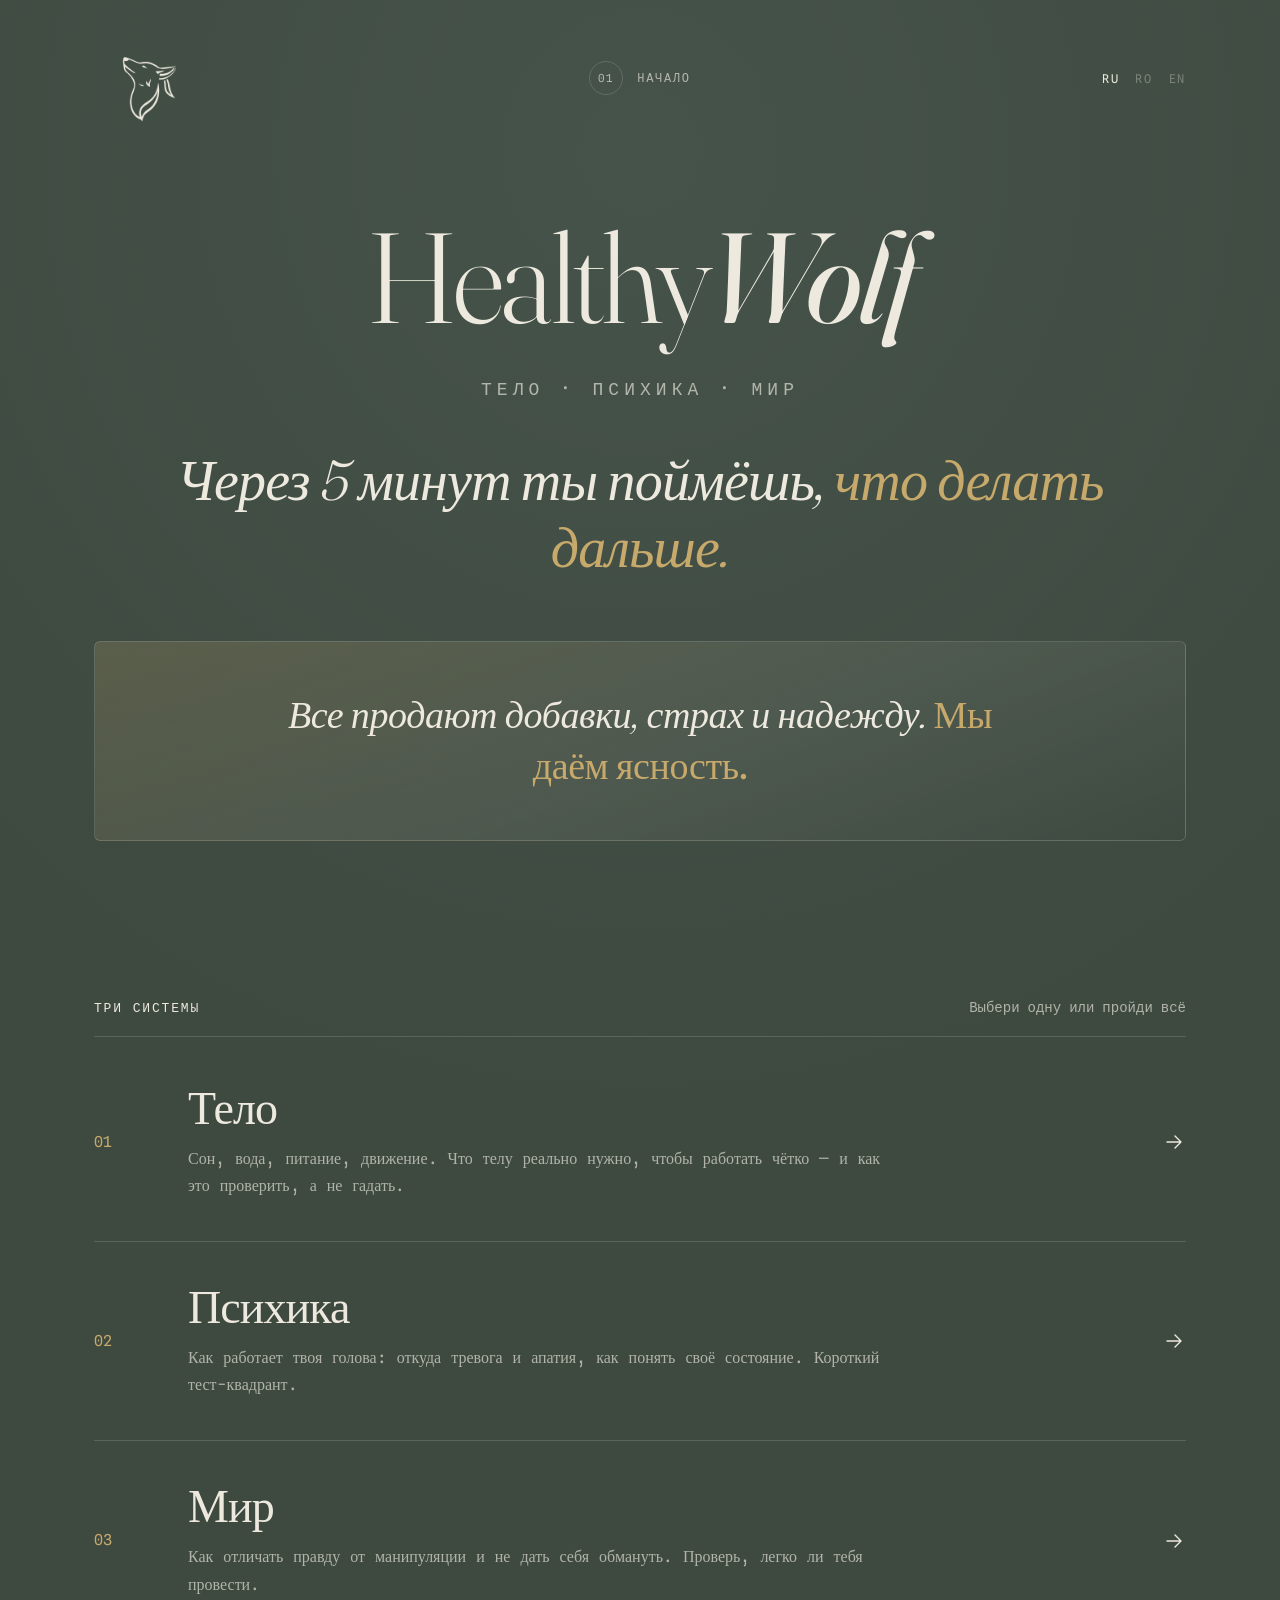
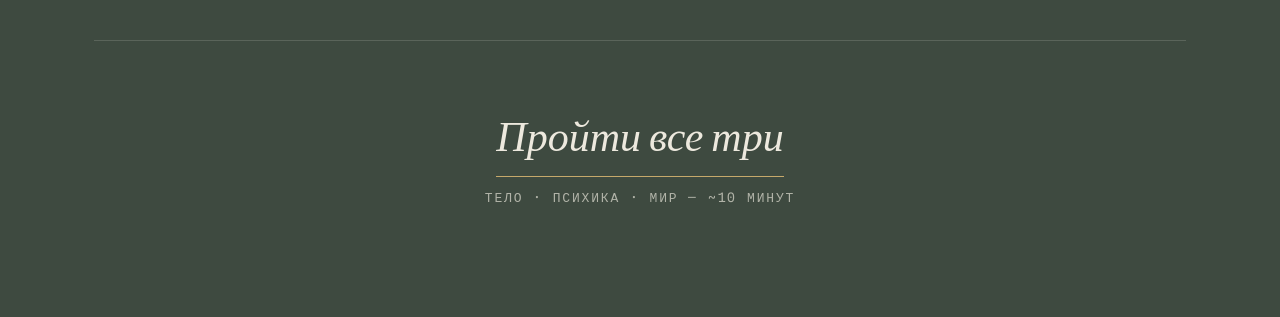
==== index.html @ 9ce50d6c "Название бренда: HealthyWolk -> HealthyWolf (яснее для англоязычной аудитории) Co-Authored-By: Claud" ====
<!DOCTYPE html>
<html lang="ru">
<head>
<meta charset="UTF-8">
<meta name="viewport" content="width=device-width, initial-scale=1.0">
<title>HealthyWolf</title>
<link rel="preconnect" href="https://fonts.googleapis.com">
<link rel="preconnect" href="https://fonts.gstatic.com" crossorigin>
<link href="https://fonts.googleapis.com/css2?family=Fraunces:ital,opsz,wght@0,9..144,300;0,9..144,400;0,9..144,500;1,9..144,400&family=Spline+Sans+Mono:wght@400;500&display=swap" rel="stylesheet">
<style>
:root{
  --bg:#3E4A40;
  --bg-2:#46534A;
  --cream:#EDE9DE;
  --cream-soft:rgba(237,233,222,.66);
  --cream-faint:rgba(237,233,222,.34);
  --gold:#C6A96B;
  --hair:rgba(237,233,222,.16);
}
*{margin:0;padding:0;box-sizing:border-box;}
html{scroll-behavior:smooth;}
body{font-family:'Spline Sans Mono',monospace;background:var(--bg);color:var(--cream);-webkit-font-smoothing:antialiased;line-height:1.5;min-height:100vh;background-image:radial-gradient(130% 90% at 50% 8%,var(--bg-2),transparent 55%);}
.mono{font-family:'Spline Sans Mono',monospace;letter-spacing:.14em;text-transform:uppercase;}
.wrap{max-width:1180px;margin:0 auto;padding:0 44px;}

/* top bar */
.top{display:grid;grid-template-columns:1fr auto 1fr;align-items:center;padding:26px 0;}
.mark{width:104px;height:104px;display:flex;align-items:center;justify-content:center;color:var(--cream);}
.mark img{width:100%;height:100%;object-fit:contain;}
.mark svg{width:60px;height:60px;}
.top .center{justify-self:center;display:flex;align-items:center;gap:14px;color:var(--cream-soft);font-size:12px;}
.top .center .num{width:34px;height:34px;border:1px solid var(--hair);border-radius:50%;display:flex;align-items:center;justify-content:center;font-size:11px;}
.langs{justify-self:end;display:flex;gap:16px;}
.langs button{font-family:'Spline Sans Mono';font-size:12px;letter-spacing:.14em;border:none;background:none;color:var(--cream-faint);cursor:pointer;padding:4px 0;transition:color .2s;}
.langs button.on{color:var(--cream);}

/* hero */
.hero{text-align:center;padding:64px 0 60px;}
.brandbig{font-family:'Fraunces';font-weight:300;font-size:clamp(52px,10vw,150px);line-height:.9;letter-spacing:-.03em;}
.brandbig .w2{color:var(--cream);font-style:italic;font-weight:400;}
.tagline{margin-top:40px;color:var(--cream-soft);letter-spacing:.28em;font-size:clamp(14px,1.7vw,18px);}
.hook{margin:44px auto 0;max-width:18em;font-family:'Fraunces';font-style:italic;font-weight:300;font-size:clamp(30px,4.6vw,56px);line-height:1.2;color:var(--cream);letter-spacing:-.015em;}
.hook em{color:var(--gold);font-style:italic;}

/* quote frame */
.frame{margin:60px 0 0;min-height:200px;border-radius:6px;background:linear-gradient(160deg,rgba(198,169,107,.20),rgba(237,233,222,.08) 55%,rgba(62,74,64,.18));border:1px solid var(--hair);display:flex;align-items:center;justify-content:center;padding:48px 40px;}
.frame p{font-family:'Fraunces';font-style:italic;font-weight:300;font-size:clamp(22px,3vw,38px);line-height:1.32;letter-spacing:-.01em;max-width:20em;text-align:center;}
.frame p b{font-style:normal;font-weight:400;color:var(--gold);}

/* systems */
.systems{padding:96px 0 110px;}
.sys-top{display:flex;justify-content:space-between;align-items:baseline;border-bottom:1px solid var(--hair);padding-bottom:18px;margin-bottom:6px;gap:16px;}
.sys-top .lbl{color:var(--cream);font-size:13px;}
.sys-top .hint{color:var(--cream-soft);text-transform:none;letter-spacing:0;font-size:14px;text-align:right;}
.item{display:grid;grid-template-columns:60px 1fr 40px;gap:34px;align-items:center;padding:42px 0;border-bottom:1px solid var(--hair);text-decoration:none;color:inherit;transition:padding-left .3s cubic-bezier(.2,.7,.2,1);}
.item:hover{padding-left:12px;}
.item .idx{color:var(--gold);font-size:15px;}
.item h3{font-family:'Fraunces';font-weight:300;font-size:clamp(30px,4vw,46px);letter-spacing:-.02em;line-height:1;margin-bottom:14px;}
.item p{font-family:'Spline Sans Mono';font-size:16px;color:var(--cream-soft);line-height:1.7;max-width:44em;letter-spacing:0;text-transform:none;}
.item .arw{justify-self:end;color:var(--cream);transition:transform .3s ease;}
.item:hover .arw{transform:translateX(6px);}
.cta{margin-top:64px;text-align:center;}
.cta a{text-decoration:none;color:var(--cream);}
.cta .t{font-family:'Fraunces';font-style:italic;font-weight:300;font-size:clamp(28px,3.6vw,42px);border-bottom:1px solid var(--gold);padding-bottom:14px;transition:color .25s ease;}
.cta a:hover .t{color:var(--gold);}
.cta .s{display:block;margin-top:20px;color:var(--cream-soft);font-size:13px;}

.fade{opacity:0;transform:translateY(16px);animation:up 1s cubic-bezier(.2,.7,.2,1) forwards;}
.d1{animation-delay:.05s;}.d2{animation-delay:.18s;}.d3{animation-delay:.32s;}.d4{animation-delay:.46s;}
@keyframes up{to{opacity:1;transform:none;}}

@media (max-width:760px){
  .wrap{padding:0 22px;}
  .top{grid-template-columns:auto 1fr;padding:20px 0;}
  .top .center{display:none;}
  .mark{width:88px;height:88px;}
  .hero{padding:40px 0 40px;}
  .tagline{font-size:14px;letter-spacing:.2em;}
  .hook{font-size:clamp(28px,8vw,40px);margin-top:34px;}
  .frame{min-height:160px;padding:36px 24px;}
  .frame p{font-size:22px;}
  .item{grid-template-columns:30px 1fr 22px;gap:14px;padding:34px 0;}
  .item h3{font-size:30px;}
  .item p{font-size:16px;line-height:1.7;}
  .sys-top .hint{font-size:12px;}
}
@media (prefers-reduced-motion:reduce){.fade{animation:none;opacity:1;transform:none;}}
:focus-visible{outline:2px solid var(--gold);outline-offset:4px;}

/* ===== ЭКРАНЫ ТЕСТОВ (тема шаблона) ===== */
:root{--ok:#8FBF9E;--warn:#C6A96B;--bad:#D08B7E;}
.screen{display:none;}
.screen.active{display:block;animation:up .6s cubic-bezier(.2,.7,.2,1);}
#test,#result{max-width:640px;margin:0 auto;padding:6px 22px 70px;min-height:66vh;}
#test.active,#result.active{display:flex;flex-direction:column;}
.back-link{background:none;border:none;color:var(--cream-faint);font-family:'Spline Sans Mono';font-size:12px;letter-spacing:.06em;text-transform:uppercase;cursor:pointer;padding:8px 0;align-self:flex-start;transition:color .2s;}
.back-link:hover{color:var(--cream);}
.progress-wrap{margin:8px 0 18px;}
.progress-meta{display:flex;justify-content:space-between;align-items:center;margin-bottom:10px;gap:12px;}
.progress-meta .stage{font-family:'Spline Sans Mono';font-size:12px;letter-spacing:.1em;text-transform:uppercase;color:var(--gold);}
.progress-meta .count{font-family:'Spline Sans Mono';font-size:12px;color:var(--cream-soft);font-variant-numeric:tabular-nums;}
.progress-bar{height:2px;background:var(--hair);border-radius:2px;overflow:hidden;}
.progress-bar>i{display:block;height:100%;background:var(--gold);transition:width .3s ease;}
.trinity-dots{display:flex;gap:6px;margin-top:10px;}
.trinity-dots i{height:2px;flex:1;background:var(--hair);border-radius:2px;}
.trinity-dots i.done{background:rgba(198,169,107,.5);}
.trinity-dots i.cur{background:var(--gold);}
.q-block{flex:1;display:flex;flex-direction:column;justify-content:center;text-align:center;padding:40px 0;}
.q-kicker{font-family:'Spline Sans Mono';font-size:13px;color:var(--cream-soft);margin-bottom:18px;}
.q-word{font-family:'Fraunces';font-weight:300;font-size:clamp(32px,8vw,52px);line-height:1.05;letter-spacing:-.02em;color:var(--cream);}
.q-claim{font-family:'Fraunces';font-style:italic;font-weight:300;font-size:clamp(24px,5.5vw,38px);line-height:1.26;letter-spacing:-.01em;color:var(--cream);}
.q-hint{font-family:'Spline Sans Mono';font-size:13px;color:var(--cream-faint);margin-top:18px;}
.scale{display:grid;grid-template-columns:repeat(5,1fr);gap:10px;}
.scale button{appearance:none;cursor:pointer;font-family:'Fraunces';font-weight:300;background:var(--bg-2);color:var(--cream);border:1px solid var(--hair);border-radius:5px;height:64px;font-size:24px;transition:all .15s;}
.scale button:hover{border-color:var(--gold);}
.scale button.chosen{background:var(--gold);color:var(--bg);border-color:var(--gold);}
.scale-legend{display:flex;justify-content:space-between;margin-top:12px;}
.scale-legend span{font-family:'Spline Sans Mono';font-size:11px;letter-spacing:.03em;color:var(--cream-faint);text-transform:uppercase;}
.verdicts{display:grid;gap:10px;}
.verdicts button{appearance:none;cursor:pointer;font-family:'Spline Sans Mono';text-align:left;background:var(--bg-2);color:var(--cream);border:1px solid var(--hair);border-radius:5px;padding:17px 18px;font-size:14px;letter-spacing:.05em;text-transform:uppercase;display:flex;align-items:center;gap:14px;transition:all .15s;}
.verdicts button:hover{border-color:var(--gold);}
.verdicts button .vk{width:9px;height:9px;border-radius:50%;flex:none;}
.verdicts button.chosen{border-color:var(--gold);background:rgba(198,169,107,.12);}
/* результат */
.result-head{margin:10px 0 22px;}
#resultEyebrow{font-family:'Spline Sans Mono';font-size:12px;letter-spacing:.14em;text-transform:uppercase;color:var(--gold);}
#resultTitle{font-family:'Fraunces';font-weight:300;font-size:clamp(34px,7vw,52px);letter-spacing:-.02em;line-height:1;color:var(--cream);margin-top:8px;}
.card{background:var(--bg-2);border:1px solid var(--hair);border-radius:6px;padding:22px;margin-bottom:14px;}
.eyebrow{font-family:'Spline Sans Mono';font-size:11px;letter-spacing:.14em;text-transform:uppercase;color:var(--gold);}
.verdict-title{display:flex;align-items:baseline;justify-content:space-between;gap:10px;flex-wrap:wrap;}
.verdict-title .badge2{font-family:'Spline Sans Mono';font-size:12px;letter-spacing:.06em;text-transform:uppercase;color:var(--gold);}
.big-verdict{font-family:'Fraunces';font-weight:300;font-size:clamp(28px,6vw,40px);margin:8px 0;letter-spacing:-.01em;line-height:1.1;color:var(--cream);}
.verdict-desc{font-family:'Spline Sans Mono';color:var(--cream-soft);font-size:14px;line-height:1.7;}
.chart-wrap svg{width:100%;height:auto;display:block;}
.legend-dots{display:flex;gap:18px;justify-content:center;margin-top:10px;}
.legend-dots span{display:inline-flex;align-items:center;gap:7px;font-family:'Spline Sans Mono';font-size:12px;color:var(--cream-soft);text-transform:uppercase;letter-spacing:.03em;}
.legend-dots i{width:11px;height:11px;border-radius:50%;display:inline-block;}
.scores{display:flex;gap:18px;margin-top:16px;}
.score{flex:1;}
.score .k{font-family:'Spline Sans Mono';font-size:11px;color:var(--cream-faint);text-transform:uppercase;letter-spacing:.05em;}
.score .v{font-family:'Fraunces';font-size:28px;font-weight:300;color:var(--cream);font-variant-numeric:tabular-nums;margin-top:2px;}
.bars{display:grid;gap:14px;margin-top:10px;}
.bar-row .bar-top{display:flex;justify-content:space-between;margin-bottom:7px;font-family:'Spline Sans Mono';font-size:13px;text-transform:uppercase;letter-spacing:.03em;color:var(--cream);}
.bar-row .bar-top span{color:var(--cream-soft);font-variant-numeric:tabular-nums;}
.bar-track{height:6px;background:var(--hair);border-radius:99px;overflow:hidden;}
.bar-fill{height:100%;border-radius:99px;background:var(--gold);transition:width .5s ease;}
.bar-fill.low{background:#C08A5E;}.bar-fill.mid{background:#C6A96B;}
.review{display:grid;gap:14px;margin-top:6px;}
.review-item{display:flex;gap:12px;align-items:flex-start;}
.review-item .rk{width:8px;height:8px;border-radius:50%;margin-top:8px;flex:none;}
.review-item .rk.right{background:#8FBF9E;}.review-item .rk.wrong{background:#D08B7E;}
.review-item .rt{font-family:'Spline Sans Mono';font-size:14px;line-height:1.6;}
.review-item .rt .claim{color:var(--cream);}
.review-item .rt .expl{color:var(--cream-soft);font-size:13px;margin-top:3px;}
.review-item .rt .verd{color:var(--gold);}
.next-card{background:linear-gradient(160deg,rgba(198,169,107,.15),rgba(237,233,222,.04));border:1px solid rgba(198,169,107,.32);}
.next-card h3{font-family:'Spline Sans Mono';font-size:12px;letter-spacing:.14em;text-transform:uppercase;color:var(--gold);margin-bottom:10px;}
.next-card p{font-family:'Fraunces';font-style:italic;font-weight:300;font-size:20px;line-height:1.42;color:var(--cream);}
.synth-grid{display:grid;grid-template-columns:1fr 1fr 1fr;gap:12px;margin-top:6px;}
.synth-cell{background:var(--bg);border:1px solid var(--hair);border-radius:6px;padding:16px;text-align:center;}
.synth-cell .sc-name{font-family:'Spline Sans Mono';font-size:11px;color:var(--cream-faint);text-transform:uppercase;letter-spacing:.05em;}
.synth-cell .sc-val{font-family:'Fraunces';font-weight:300;font-size:22px;margin-top:5px;color:var(--cream);letter-spacing:-.01em;}
@media(max-width:400px){.synth-grid{grid-template-columns:1fr;}}
.email-card h3{font-family:'Fraunces';font-weight:300;font-size:26px;color:var(--cream);margin-bottom:8px;letter-spacing:-.01em;}
.email-card p{font-family:'Spline Sans Mono';color:var(--cream-soft);font-size:13px;line-height:1.6;margin-bottom:16px;}
.email-form{display:flex;flex-direction:column;gap:10px;}
.email-form input{font-family:'Spline Sans Mono';font-size:16px;background:var(--bg);color:var(--cream);border:1px solid var(--hair);border-radius:5px;padding:15px 16px;width:100%;}
.email-form input:focus{outline:none;border-color:var(--gold);}
.email-note{font-family:'Spline Sans Mono';font-size:12px;margin-top:10px;min-height:16px;}
.email-note.ok{color:var(--gold);}.email-note.err{color:#D08B7E;}
.btn{appearance:none;border:none;cursor:pointer;background:var(--gold);color:var(--bg);font-family:'Spline Sans Mono';font-size:13px;font-weight:500;letter-spacing:.08em;text-transform:uppercase;padding:16px 20px;border-radius:5px;width:100%;min-height:52px;transition:opacity .2s;}
.btn:hover{opacity:.9;}
.btn.secondary{background:none;color:var(--cream);border:1px solid var(--hair);}
.btn.secondary:hover{border-color:var(--gold);}
.result-actions{display:grid;gap:10px;margin-top:4px;}
#result footer{margin-top:34px;padding-top:20px;border-top:1px solid var(--hair);display:flex;flex-direction:column;gap:6px;}
#result footer .fbrand{font-family:'Spline Sans Mono';font-size:12px;color:var(--cream-soft);}
#result footer .fbrand b{color:var(--gold);}
#result footer .disclaimer{font-family:'Spline Sans Mono';font-size:11px;color:var(--cream-faint);line-height:1.5;}
.item{cursor:pointer;}
.mark{cursor:pointer;}

</style>
</head>
<body>

<div class="wrap">
  <div class="top">
    <div class="mark">
      <!-- WOLF LOGO: замени на прозрачный PNG. Назови файл wolf.png и положи рядом -->
      <img src="wolf.png" alt="HealthyWolf" onerror="this.style.display='none';this.nextElementSibling.style.display='block';">
      <svg style="display:none" viewBox="0 0 100 100" fill="none" stroke="currentColor" stroke-width="3.5" stroke-linejoin="round" stroke-linecap="round"><path d="M28 40 Q19 23 25 12 Q34 21 43 21 L57 21 Q66 21 75 12 Q81 23 72 40 Q81 55 72 71 L50 88 L28 71 Q19 55 28 40 Z"/><path d="M37 47 Q43 43 48 48"/><path d="M63 47 Q57 43 52 48"/><path d="M50 60 L44 69 Q50 74 56 69 Z"/></svg>
    </div>
    <div class="center mono"><span class="num">01</span><span data-t="home">Начало</span></div>
    <div class="langs mono"><button data-lang="ru" class="on">RU</button><button data-lang="ro">RO</button><button data-lang="en">EN</button></div>
  </div>
</div>

<div id="home" class="screen active">
<div class="wrap">
  <section class="hero">
    <div class="brandbig fade d1">Healthy<span class="w2">Wolf</span></div>
    <div class="tagline mono fade d2" data-t="tag">Тело · Психика · Мир</div>
    <p class="hook fade d3" data-t="hook"></p>
    <div class="frame fade d4"><p data-t="frameQuote"></p></div>
  </section>
</div>

<div class="wrap">
  <section class="systems">
    <div class="sys-top">
      <div class="mono lbl" data-t="sysLabel">Три системы</div>
      <div class="hint" data-t="sysHint">Выбери одну или пройди всё</div>
    </div>
    <a href="#" class="item" data-test="body"><div class="idx">01</div><div><h3 data-t="c1t">Тело</h3><p data-t="c1p"></p></div><svg class="arw" width="24" height="24" viewBox="0 0 24 24" fill="none" stroke="currentColor" stroke-width="1.4" stroke-linecap="round" stroke-linejoin="round"><path d="M5 12h14M13 6l6 6-6 6"/></svg></a>
    <a href="#" class="item" data-test="psyche"><div class="idx">02</div><div><h3 data-t="c2t">Психика</h3><p data-t="c2p"></p></div><svg class="arw" width="24" height="24" viewBox="0 0 24 24" fill="none" stroke="currentColor" stroke-width="1.4" stroke-linecap="round" stroke-linejoin="round"><path d="M5 12h14M13 6l6 6-6 6"/></svg></a>
    <a href="#" class="item" data-test="world"><div class="idx">03</div><div><h3 data-t="c3t">Мир</h3><p data-t="c3p"></p></div><svg class="arw" width="24" height="24" viewBox="0 0 24 24" fill="none" stroke="currentColor" stroke-width="1.4" stroke-linecap="round" stroke-linejoin="round"><path d="M5 12h14M13 6l6 6-6 6"/></svg></a>
    <div class="cta"><a href="#"><span class="t" data-t="ctaT">Пройти все три</span><span class="s mono" data-t="ctaS">Тело · Психика · Мир — ~10 минут</span></a></div>
  </section>
</div>
</div>
<section class="screen" id="test">
  <button class="back-link" id="backBtn" data-i18n="ui.back"></button>
  <div class="progress-wrap">
    <div class="progress-meta"><span class="stage" id="stageLabel"></span><span class="count" id="countLabel"></span></div>
    <div class="progress-bar"><i id="progressFill" style="width:0%"></i></div>
    <div class="trinity-dots" id="trinityDots" style="display:none"></div>
  </div>
  <div class="q-block">
    <div class="q-kicker" id="qKicker"></div>
    <div id="qMain"></div>
    <div class="q-hint" id="qHint"></div>
  </div>
  <div id="qInput"></div>
</section>
<section class="screen" id="result">
  <div class="result-head">
    <div class="eyebrow" id="resultEyebrow"></div>
    <h2 id="resultTitle"></h2>
  </div>
  <div id="resultBody"></div>
  <div class="card email-card">
    <h3 data-i18n="ui.emailTitle"></h3>
    <p data-i18n="ui.emailSub"></p>
    <form class="email-form" id="emailForm" novalidate>
      <input type="email" id="emailInput" data-i18n-attr="placeholder:ui.emailPlaceholder" autocomplete="email" inputmode="email">
      <button class="btn" type="submit" data-i18n="ui.emailBtn"></button>
    </form>
    <div class="email-note" id="emailNote"></div>
  </div>
  <div class="result-actions"><button class="btn secondary" id="moreBtn" data-i18n="ui.moreTests"></button></div>
  <footer>
    <div class="fbrand" data-i18n-html="ui.footerBrand"></div>
    <div class="disclaimer" data-i18n="ui.disclaimer"></div>
  </footer>
</section>

<script>

/* =========================================================================
   1. TI18N — все строки. ru — источник структуры; ro и en повторяют ключи.
      Доступ по «пути»: t("ui.heroTitle"), t("body.tips.sleep") и т.д.
   ========================================================================= */
const TI18N = {

  /* ============================ РУССКИЙ ============================ */
  ru: {
    ui: {
      eyebrow: "Базовая настройка человека",
      heroTitle: "Через 5 минут ты поймёшь, что с тобой — <span class='hl'>и что делать дальше</span>.",
      heroLead: "Не верь на слово. Пройди — и убедись сам. Тело, психика, картина мира — без мусора и без вранья.",
      thesis: "Все продают баночки, страх и веру. Мы даём настройку и уверенность.",

      trinityLabel: "Святая троица",
      trinityHint: "Выбери дверь или пройди всё",
      trinityCta: "Пройти всю троицу",
      trinityCtaSub: "Тело · Психика · Мир — целиком, ~10 минут",

      back: "← Назад",
      startOne: "Пройти тест",

      // прогресс
      count: "{i} из {n}",
      testOfN: "Тест {k} из {m}",

      // результат
      resultEyebrowOne: "Результат",
      resultEyebrowAll: "Твоя базовая настройка",
      whatNext: "Что делать дальше",
      moreTests: "К другим тестам",
      againOne: "Пройти заново",

      // почта
      emailTitle: "Хочешь разбор глубже — и тело с миром первым?",
      emailSub: "Оставь почту: пришлём разбор твоего результата и понятные шаги. Без спама, без вранья.",
      emailPlaceholder: "твоя почта",
      emailBtn: "Прислать разбор",
      emailOk: "Готово. Почта сохранена — разбор придёт первым.",
      emailErr: "Проверь адрес — кажется, опечатка.",
      emailDup: "Эта почта уже сохранена.",

      footerBrand: "<b>HealthyWolf</b> · базовая настройка человека",
      disclaimer: "Тесты в познавательных целях, не медицинская диагностика. Спорное мы называем спорным.",
    },

    // Три двери
    doors: {
      body:   { title: "Тело",    tag: "Химия организма",  desc: "Сон, вода, питание, движение. Что реально нужно телу, чтобы работать чётко — и как это проверить, а не гадать." },
      psyche: { title: "Психика", tag: "Химия эмоций",     desc: "Как работает твоя голова: откуда гнев и подавленность, как понять своё состояние. Тест-квадрант." },
      world:  { title: "Мир",     tag: "Правда и враньё",  desc: "Как отличать правду от вранья и не дать себя обмануть. Проверь, легко ли тебя провести." },
    },

    // ТЕСТ ТЕЛА
    body: {
      title: "Тест тела",
      kicker: "Насколько это про тебя?",
      hint: "1 — совсем не про меня · 5 — точно про меня",
      scaleLow: "Не про меня",
      scaleHigh: "Точно про меня",
      statements: {
        b_sleep1: "Я сплю 7–8 часов и просыпаюсь отдохнувшим",
        b_sleep2: "Мой сон глубокий, я редко просыпаюсь среди ночи",
        b_water1: "Я пью достаточно чистой воды в течение дня",
        b_water2: "Я слежу за качеством воды, а не пью что попало",
        b_food1:  "В моём дне достаточно белка (мясо, рыба, яйца, творог)",
        b_food2:  "Я ем овощи и клетчатку каждый день",
        b_food3:  "Витамины я беру из еды, а не из баночек",
        b_move1:  "Я двигаюсь каждый день — хожу или тренируюсь",
        b_move2:  "Я хотя бы иногда проверяю базовые анализы, а не гадаю",
      },
      domains: { sleep: "Сон", water: "Вода", food: "Питание", move: "Движение и анализы" },
      bands: {
        high: "Тело настроено",
        mid:  "База есть, есть куда расти",
        low:  "Тело просит внимания",
      },
      bandDesc: {
        high: "Основа в порядке. Держи режим и не ломай то, что работает — стабильность важнее рывков.",
        mid:  "Фундамент заложен, но есть слабое звено. Точечно подтянешь — и почувствуешь разницу.",
        low:  "Тело сейчас работает не в полную силу. Хорошая новость: базовые вещи чинятся быстрее, чем кажется.",
      },
      weakLabel: "Слабое звено",
      tips: {
        sleep: "Сон — самый твёрдый блок. Во сне мозг буквально вымывает мусор (бета-амилоид). Целься в глубину и режим, а не только в часы.",
        water: "Фильтруй и реминерализуй: осмос убирает и вредное, и полезные минералы. А «кальций из воды засоряет сосуды» — миф, выкинь.",
        food:  "Бери витамины из еды: ~2 киви ≈ суточный витамин C. Белок 0,8–1,2 г/кг, клетчатка 25–38 г. Баночки не нужны.",
        move:  "Двигайся каждый день и проверяй базовые анализы, а не гадай по ощущениям. Цифры честнее самочувствия.",
      },
      nextStep: "Начни с одного слабого звена, не со всего сразу. Одна привычка на 2 недели — и следующий замер покажет сдвиг.",
    },

    // ТЕСТ ПСИХИКИ (PANAS-квадрант)
    psyche: {
      title: "Тест психики",
      qNow: "Как ты ПРЯМО СЕЙЧАС?",
      qGeneral: "Как ты В ЦЕЛОМ за последние 2 недели?",
      stageNow: "Замер 1 из 2 · сейчас",
      stageGeneral: "Замер 2 из 2 · за 2 недели",
      hint: "Насколько это про тебя в этот момент?",
      scaleLow: "Совсем нет",
      scaleHigh: "Очень сильно",
      words: {
        p_interested: "Заинтересован", p_enthusiastic: "Воодушевлён", p_strong: "Полон сил",
        p_energetic: "Энергичен", p_proud: "Горд", p_attentive: "Внимателен",
        p_inspired: "Вдохновлён", p_determined: "Решителен", p_alert: "Бодр", p_active: "Активен",
        n_distressed: "Подавлен", n_upset: "Расстроен", n_guilty: "Виноват", n_scared: "Испуган",
        n_hostile: "Враждебен", n_irritable: "Раздражён", n_ashamed: "Пристыжен",
        n_nervous: "Нервозен", n_jittery: "Встревожен", n_afraid: "Напуган",
      },
      legendNow: "Сейчас",
      legendGeneral: "Обычно",
      axisEnergy: "позитивная энергия →",
      axisTension: "напряжение →",
      scorePA: "Позитивная энергия",
      scoreNA: "Напряжение",
      badgeNow: "Прямо сейчас",
      badgeGeneral: "В целом за 2 недели",
      quadrants: { drive: "Драйв", overheat: "Перегрев", anxiety: "Тревога", calm: "Затишье" },
      quadrantDesc: {
        drive:    "Много энергии и мало напряжения — легко действовать и радоваться сделанному. Хорошая точка, чтобы браться за важное.",
        overheat: "Энергии много, но и напряжение высокое. Ты на оборотах — так можно сделать рывок, но долго не проживёшь. Подумай про паузы заранее.",
        anxiety:  "Напряжение есть, а сил на него не хватает. Выматывающее сочетание, и это не про слабость — тело просит восстановления.",
        calm:     "И энергии, и напряжения немного. Может быть спокойным отдыхом, а может — приглушённостью, когда ничего не радует. Прислушайся, что ближе.",
      },
      gapTitle: "Что говорит разрыв",
      gapDip:    "Сейчас заметно тяжелее, чем обычно. Похоже на разовую яму — реакция на день или события. Лечится восстановлением: сон, пауза, опоры. Скорее всего, отпустит.",
      gapBase:   "И «сейчас», и «обычно» в непростой зоне — это не разовый спад, а твоя база. Разбираться стоит не наскоком, а системно: маленькими шагами. Это решаемо.",
      gapHonest: "«Сейчас» и «обычно» рядом — замер честный и устойчивый. То, что видишь, отражает реальное состояние, а не настроение момента.",
      gapUp:     "Сейчас тебе заметно лучше обычного. Пойми, что именно сработало в эти дни — такие подъёмы стоит уметь повторять.",
      nextStep: {
        drive:    "Ты в ресурсе — вложи его в важное, пока идёт. Не разменивай на мелочи.",
        overheat: "Сбрось обороты заранее: сон и паузы сегодня, а не когда сорвёт.",
        anxiety:  "Первым делом — восстановление: сон, опора, меньше нагрузки. Потом уже подвиги.",
        calm:     "Разберись: это отдых или апатия — и добавь одно дело, которое реально зажигает.",
      },
    },

    // ТЕСТ МИРА (правда / спорно / миф)
    world: {
      title: "Тест мира",
      kicker: "Правда, спорно или миф?",
      hint: "Реши сам, не угадывай под ответ",
      verdicts: { true: "Правда", disputed: "Спорно", myth: "Миф" },
      claims: {
        w1: { text: "Кальций из воды засоряет сосуды", expl: "Кальций из воды не «цементирует» сосуды — это страшилка инфоцыган." },
        w2: { text: "Во сне мозг вымывает продукты обмена", expl: "Глимфатическая система во сне вымывает бета-амилоид и тау. Детали наука ещё уточняет." },
        w3: { text: "Обратный осмос убирает и вредное, и полезные минералы", expl: "Именно поэтому вывод простой: фильтровать И реминерализовать." },
        w4: { text: "Долголетие в голубых зонах — заслуга их воды", expl: "Зоны подтверждены (Gerontologist, 2025), но долголетие там — от комплекса факторов, не от воды." },
        w5: { text: "Около 2 киви покрывают суточную норму витамина C", expl: "Еда закрывает норму — баночка не нужна." },
        w6: { text: "Чем больше белка, тем лучше — нормы не важны", expl: "Есть нормы: ~0,8 г/кг база, ~1,2 г/кг для активных. Больше — не автоматически лучше." },
        w7: { text: "Наука уже полностью разобралась, как работает сон", expl: "Наука спорит о деталях и честно это признаёт. Это усиливает доверие, а не подрывает." },
        w8: { text: "Если эксперт говорит уверенно — можно не проверять", expl: "Уверенный тон — не доказательство. Пойми сам и убедись." },
      },
      correctLabel: "Верно",
      yourLabel: "Ты",
      bands: {
        high: "Тебя трудно провести",
        mid:  "Чуйка рабочая, но есть щели",
        low:  "Тебя пока легко водят за нос",
      },
      bandDesc: {
        high: "Ты не глотаешь уверенный тон как доказательство и держишь «спорное» отдельно от «правды». Это и есть базовая настройка.",
        mid:  "Основа есть, но часть громких мифов пока проходит. Дальше — вопрос привычки проверять, а не верить на слово.",
        low:  "Пока тебя легко убедить красивой подачей. Это не приговор — различать правду и враньё можно натренировать.",
      },
      scoreLabel: "Устойчивость к вранью",
      nextStep: "Правило простое: уверенный тон — не доказательство. Встретил громкий тезис — спроси «а откуда это известно?» до того, как поверил.",
    },

    // Синтез троицы
    synth: {
      eyebrow: "Твоя базовая настройка",
      title: "Три двери пройдены. Вот как ты настроен.",
      cells: { body: "Тело", psyche: "Психика", world: "Мир" },
      read: "Это стартовый срез, а не приговор. Тело даёт энергию, психика — состояние, мир — защиту от вранья. Слабое звено и есть твоя точка роста.",
      nextTitle: "Что делать дальше",
      next: "Возьми одно слабое звено из трёх и займись им 2 недели. Не всё сразу — базовая настройка собирается по кирпичу.",
    },
  },

  /* ============================ ROMÂNĂ ============================ */
  ro: {
    ui: {
      eyebrow: "Setarea de bază a omului",
      heroTitle: "În 5 minute vei înțelege ce e cu tine — <span class='hl'>și ce ai de făcut</span>.",
      heroLead: "Nu crede pe cuvânt. Fă testul — și convinge-te singur. Corp, psihic, imaginea lumii — fără gunoi și fără minciună.",
      thesis: "Toți vând borcănașe, frică și credință. Noi dăm setare și încredere.",

      trinityLabel: "Sfânta treime",
      trinityHint: "Alege o ușă sau fă tot",
      trinityCta: "Fă toată treimea",
      trinityCtaSub: "Corp · Psihic · Lume — complet, ~10 minute",

      back: "← Înapoi",
      startOne: "Fă testul",

      count: "{i} din {n}",
      testOfN: "Testul {k} din {m}",

      resultEyebrowOne: "Rezultat",
      resultEyebrowAll: "Setarea ta de bază",
      whatNext: "Ce ai de făcut",
      moreTests: "Spre celelalte teste",
      againOne: "Reia testul",

      emailTitle: "Vrei o analiză mai profundă — și corpul cu lumea primul?",
      emailSub: "Lasă-ți e-mailul: îți trimitem o analiză a rezultatului și pași clari. Fără spam, fără minciună.",
      emailPlaceholder: "e-mailul tău",
      emailBtn: "Trimite-mi analiza",
      emailOk: "Gata. E-mailul e salvat — analiza vine prima.",
      emailErr: "Verifică adresa — pare o greșeală.",
      emailDup: "Acest e-mail este deja salvat.",

      footerBrand: "<b>HealthyWolf</b> · setarea de bază a omului",
      disclaimer: "Teste în scop informativ, nu diagnostic medical. Ce e discutabil, îl numim discutabil.",
    },

    doors: {
      body:   { title: "Corp",   tag: "Chimia organismului", desc: "Somn, apă, alimentație, mișcare. De ce are nevoie corpul ca să meargă clar — și cum verifici, nu ghicești." },
      psyche: { title: "Psihic", tag: "Chimia emoțiilor",    desc: "Cum îți funcționează capul: de unde vin furia și apatia, cum îți înțelegi starea. Test-cadran." },
      world:  { title: "Lume",   tag: "Adevăr și minciună",  desc: "Cum deosebești adevărul de minciună și nu te lași păcălit. Vezi cât de ușor poți fi dus de nas." },
    },

    body: {
      title: "Testul corpului",
      kicker: "Cât de mult te descrie asta?",
      hint: "1 — deloc despre mine · 5 — exact despre mine",
      scaleLow: "Nu despre mine",
      scaleHigh: "Exact despre mine",
      statements: {
        b_sleep1: "Dorm 7–8 ore și mă trezesc odihnit",
        b_sleep2: "Somnul meu e profund, rar mă trezesc noaptea",
        b_water1: "Beau destulă apă curată pe parcursul zilei",
        b_water2: "Sunt atent la calitatea apei, nu beau orice",
        b_food1:  "Am destule proteine în zi (carne, pește, ouă, brânză)",
        b_food2:  "Mănânc legume și fibre în fiecare zi",
        b_food3:  "Iau vitaminele din mâncare, nu din borcănașe",
        b_move1:  "Mă mișc zilnic — merg pe jos sau mă antrenez",
        b_move2:  "Măcar din când în când îmi verific analizele de bază, nu ghicesc",
      },
      domains: { sleep: "Somn", water: "Apă", food: "Alimentație", move: "Mișcare și analize" },
      bands: {
        high: "Corpul e setat",
        mid:  "Baza există, e loc de creștere",
        low:  "Corpul cere atenție",
      },
      bandDesc: {
        high: "Fundamentul e în regulă. Ține ritmul și nu strica ce funcționează — stabilitatea bate salturile.",
        mid:  "Fundamentul e pus, dar există o verigă slabă. O întărești punctual — și simți diferența.",
        low:  "Corpul nu lucrează acum la capacitate. Vestea bună: lucrurile de bază se repară mai repede decât pare.",
      },
      weakLabel: "Veriga slabă",
      tips: {
        sleep: "Somnul e blocul cel mai tare. În somn creierul chiar spală gunoiul (beta-amiloid). Țintește profunzimea și ritmul, nu doar orele.",
        water: "Filtrează și remineralizează: osmoza scoate și răul, și mineralele bune. Iar „calciul din apă înfundă vasele” e un mit, aruncă-l.",
        food:  "Ia vitaminele din mâncare: ~2 kiwi ≈ vitamina C pe zi. Proteine 0,8–1,2 g/kg, fibre 25–38 g. Borcănașele nu-s necesare.",
        move:  "Mișcă-te zilnic și verifică analizele de bază, nu ghici după senzații. Cifrele-s mai oneste decât starea.",
      },
      nextStep: "Începe cu o singură verigă slabă, nu cu tot deodată. Un obicei pentru 2 săptămâni — și următorul test arată mișcarea.",
    },

    psyche: {
      title: "Testul psihicului",
      qNow: "Cum ești CHIAR ACUM?",
      qGeneral: "Cum ai fost ÎN GENERAL în ultimele 2 săptămâni?",
      stageNow: "Măsurătoarea 1 din 2 · acum",
      stageGeneral: "Măsurătoarea 2 din 2 · 2 săptămâni",
      hint: "Cât de mult ești tu în acest moment?",
      scaleLow: "Deloc",
      scaleHigh: "Foarte mult",
      words: {
        p_interested: "Interesat", p_enthusiastic: "Însuflețit", p_strong: "Plin de forță",
        p_energetic: "Energic", p_proud: "Mândru", p_attentive: "Atent",
        p_inspired: "Inspirat", p_determined: "Hotărât", p_alert: "Vioi", p_active: "Activ",
        n_distressed: "Abătut", n_upset: "Supărat", n_guilty: "Vinovat", n_scared: "Speriat",
        n_hostile: "Ostil", n_irritable: "Iritat", n_ashamed: "Rușinat",
        n_nervous: "Nervos", n_jittery: "Agitat", n_afraid: "Înfricoșat",
      },
      legendNow: "Acum",
      legendGeneral: "De obicei",
      axisEnergy: "energie pozitivă →",
      axisTension: "tensiune →",
      scorePA: "Energie pozitivă",
      scoreNA: "Tensiune",
      badgeNow: "Chiar acum",
      badgeGeneral: "În ultimele 2 săptămâni",
      quadrants: { drive: "Avânt", overheat: "Supraîncălzire", anxiety: "Anxietate", calm: "Acalmie" },
      quadrantDesc: {
        drive:    "Multă energie și puțină tensiune — e ușor să acționezi și să te bucuri. Un moment bun să te apuci de ce contează.",
        overheat: "Energie multă, dar și tensiune mare. Ești la turație — bun pentru un sprint, dar nu poți trăi așa mult. Planifică pauze din timp.",
        anxiety:  "Tensiune există, dar nu ai destulă putere. Un amestec epuizant — și nu e slăbiciune: corpul cere refacere.",
        calm:     "Și energia, și tensiunea sunt scăzute. Poate fi odihnă, poate amorțeală în care nimic nu te bucură. Observă care e mai aproape.",
      },
      gapTitle: "Ce spune diferența",
      gapDip:    "Acum e vizibil mai greu decât de obicei. Pare o cădere de moment — reacție la o zi sau la evenimente. Se rezolvă cu refacere: somn, pauză, sprijine. Cel mai probabil trece.",
      gapBase:   "Și „acum”, și „de obicei” sunt într-o zonă grea — nu e o cădere de moment, ci baza ta. Se abordează sistematic, nu dintr-o smucitură. Se poate.",
      gapHonest: "„Acum” și „de obicei” sunt aproape — măsurătoarea e sinceră și stabilă. Ce vezi reflectă starea reală, nu o dispoziție de moment.",
      gapUp:     "Acum ești vizibil mai bine decât de obicei. Înțelege ce a funcționat în aceste zile — astfel de reveniri merită repetate.",
      nextStep: {
        drive:    "Ești în resursă — investește-o în ce contează, cât ține. Nu o risipi pe mărunțișuri.",
        overheat: "Scade turația din timp: somn și pauze azi, nu când te rupe.",
        anxiety:  "Întâi refacerea: somn, sprijin, mai puțină încărcare. Isprăvile vin după.",
        calm:     "Lămurește: e odihnă sau apatie — și adaugă un lucru care chiar te aprinde.",
      },
    },

    world: {
      title: "Testul lumii",
      kicker: "Adevărat, discutabil sau mit?",
      hint: "Decide singur, nu ghici răspunsul",
      verdicts: { true: "Adevărat", disputed: "Discutabil", myth: "Mit" },
      claims: {
        w1: { text: "Calciul din apă înfundă vasele de sânge", expl: "Calciul din apă nu „cimentează” vasele — e o sperietoare de vânzători." },
        w2: { text: "În somn creierul spală produșii de metabolism", expl: "Sistemul glimfatic spală în somn beta-amiloidul și tau. Detaliile sunt încă cercetate." },
        w3: { text: "Osmoza inversă scoate și răul, și mineralele bune", expl: "Tocmai de aceea concluzia e simplă: filtrezi ȘI remineralizezi." },
        w4: { text: "Longevitatea din zonele albastre e meritul apei lor", expl: "Zonele sunt confirmate (Gerontologist, 2025), dar longevitatea vine dintr-un complex de factori, nu din apă." },
        w5: { text: "Circa 2 kiwi acoperă necesarul zilnic de vitamina C", expl: "Mâncarea acoperă norma — borcănașul nu e necesar." },
        w6: { text: "Cu cât mai multă proteină, cu atât mai bine — normele nu contează", expl: "Există norme: ~0,8 g/kg bază, ~1,2 g/kg pentru activi. Mai mult nu e automat mai bine." },
        w7: { text: "Știința a lămurit deja complet cum funcționează somnul", expl: "Știința se ceartă pe detalii și recunoaște asta cinstit. Asta întărește încrederea, nu o slăbește." },
        w8: { text: "Dacă un expert vorbește sigur — poți să nu verifici", expl: "Tonul sigur nu e o dovadă. Înțelege singur și convinge-te." },
      },
      correctLabel: "Corect",
      yourLabel: "Tu",
      bands: {
        high: "Greu de păcălit",
        mid:  "Instinctul merge, dar are fisuri",
        low:  "Deocamdată ești ușor de dus de nas",
      },
      bandDesc: {
        high: "Nu înghiți tonul sigur drept dovadă și ții „discutabilul” separat de „adevăr”. Asta e setarea de bază.",
        mid:  "Baza există, dar o parte din miturile zgomotoase încă trec. Mai departe e obiceiul de a verifica, nu de a crede pe cuvânt.",
        low:  "Deocamdată te convinge ușor o prezentare frumoasă. Nu e o sentință — deosebirea adevăr/minciună se antrenează.",
      },
      scoreLabel: "Rezistență la minciună",
      nextStep: "Regula e simplă: tonul sigur nu e dovadă. Ai dat de o afirmație tare — întreabă „de unde se știe asta?” înainte să crezi.",
    },

    synth: {
      eyebrow: "Setarea ta de bază",
      title: "Ai trecut prin trei uși. Iată cum ești setat.",
      cells: { body: "Corp", psyche: "Psihic", world: "Lume" },
      read: "E o radiografie de start, nu o sentință. Corpul dă energie, psihicul — starea, lumea — apărarea de minciună. Veriga slabă e chiar punctul tău de creștere.",
      nextTitle: "Ce ai de făcut",
      next: "Ia o singură verigă slabă din trei și lucreaz-o 2 săptămâni. Nu tot deodată — setarea de bază se strânge cărămidă cu cărămidă.",
    },
  },

  /* ============================ ENGLISH ============================ */
  en: {
    ui: {
      eyebrow: "A human's baseline setup",
      heroTitle: "In 5 minutes you'll understand what's going on — <span class='hl'>and what to do next</span>.",
      heroLead: "Don't take it on faith. Take the test — and see for yourself. Body, psyche, worldview — no junk, no lies.",
      thesis: "Everyone sells jars, fear and belief. We give you a setup and confidence.",

      trinityLabel: "The holy trinity",
      trinityHint: "Pick a door or do all three",
      trinityCta: "Take the whole trinity",
      trinityCtaSub: "Body · Psyche · World — all of it, ~10 min",

      back: "← Back",
      startOne: "Take the test",

      count: "{i} of {n}",
      testOfN: "Test {k} of {m}",

      resultEyebrowOne: "Result",
      resultEyebrowAll: "Your baseline setup",
      whatNext: "What to do next",
      moreTests: "To the other tests",
      againOne: "Take it again",

      emailTitle: "Want a deeper breakdown — and body & world first?",
      emailSub: "Leave your email: we'll send a breakdown of your result and clear steps. No spam, no lies.",
      emailPlaceholder: "your email",
      emailBtn: "Send my breakdown",
      emailOk: "Done. Email saved — the breakdown comes first.",
      emailErr: "Check the address — looks like a typo.",
      emailDup: "This email is already saved.",

      footerBrand: "<b>HealthyWolf</b> · a human's baseline setup",
      disclaimer: "Tests are for informational purposes, not medical diagnosis. What's debatable, we call debatable.",
    },

    doors: {
      body:   { title: "Body",   tag: "Body chemistry",   desc: "Sleep, water, food, movement. What the body actually needs to run clean — and how to check it, not guess." },
      psyche: { title: "Psyche", tag: "Emotion chemistry", desc: "How your head works: where anger and low moods come from, how to read your own state. A quadrant test." },
      world:  { title: "World",  tag: "Truth vs lies",    desc: "How to tell truth from lies and not get fooled. See how easily you can be led by the nose." },
    },

    body: {
      title: "Body test",
      kicker: "How much is this you?",
      hint: "1 — not me at all · 5 — definitely me",
      scaleLow: "Not me",
      scaleHigh: "Definitely me",
      statements: {
        b_sleep1: "I sleep 7–8 hours and wake up rested",
        b_sleep2: "My sleep is deep, I rarely wake up at night",
        b_water1: "I drink enough clean water through the day",
        b_water2: "I mind my water quality, I don't drink just anything",
        b_food1:  "My day has enough protein (meat, fish, eggs, cottage cheese)",
        b_food2:  "I eat vegetables and fiber every day",
        b_food3:  "I get vitamins from food, not from jars",
        b_move1:  "I move every day — I walk or train",
        b_move2:  "At least sometimes I check basic bloodwork instead of guessing",
      },
      domains: { sleep: "Sleep", water: "Water", food: "Food", move: "Movement & labs" },
      bands: {
        high: "Body is dialed in",
        mid:  "Foundation is there, room to grow",
        low:  "Body is asking for attention",
      },
      bandDesc: {
        high: "The base is solid. Keep the rhythm and don't break what works — steadiness beats sprints.",
        mid:  "The foundation is laid, but there's a weak link. Fix it precisely — and you'll feel the difference.",
        low:  "Your body isn't running at full power right now. Good news: the basics fix faster than you'd think.",
      },
      weakLabel: "Weak link",
      tips: {
        sleep: "Sleep is the hardest block. In sleep the brain literally flushes out junk (beta-amyloid). Aim for depth and rhythm, not just hours.",
        water: "Filter and remineralize: osmosis strips out the bad and the good minerals alike. And \"calcium from water clogs arteries\" is a myth — drop it.",
        food:  "Get vitamins from food: ~2 kiwis ≈ a day's vitamin C. Protein 0.8–1.2 g/kg, fiber 25–38 g. No jars needed.",
        move:  "Move daily and check basic bloodwork instead of guessing by feel. Numbers are more honest than how you feel.",
      },
      nextStep: "Start with one weak link, not everything at once. One habit for 2 weeks — and the next check-in shows the shift.",
    },

    psyche: {
      title: "Psyche test",
      qNow: "How are you RIGHT NOW?",
      qGeneral: "How have you been IN GENERAL over the past 2 weeks?",
      stageNow: "Check-in 1 of 2 · now",
      stageGeneral: "Check-in 2 of 2 · 2 weeks",
      hint: "How much is this you at this moment?",
      scaleLow: "Not at all",
      scaleHigh: "Very much",
      words: {
        p_interested: "Interested", p_enthusiastic: "Enthusiastic", p_strong: "Strong",
        p_energetic: "Energetic", p_proud: "Proud", p_attentive: "Attentive",
        p_inspired: "Inspired", p_determined: "Determined", p_alert: "Alert", p_active: "Active",
        n_distressed: "Distressed", n_upset: "Upset", n_guilty: "Guilty", n_scared: "Scared",
        n_hostile: "Hostile", n_irritable: "Irritable", n_ashamed: "Ashamed",
        n_nervous: "Nervous", n_jittery: "Jittery", n_afraid: "Afraid",
      },
      legendNow: "Now",
      legendGeneral: "Usually",
      axisEnergy: "positive energy →",
      axisTension: "tension →",
      scorePA: "Positive energy",
      scoreNA: "Tension",
      badgeNow: "Right now",
      badgeGeneral: "Over the past 2 weeks",
      quadrants: { drive: "Drive", overheat: "Overheat", anxiety: "Anxiety", calm: "Lull" },
      quadrantDesc: {
        drive:    "Lots of energy, little tension — easy to act and enjoy it. A good place to take on what matters.",
        overheat: "Plenty of energy, but tension runs high. You're at full revs — good for a sprint, but you can't stay here. Plan breaks in advance.",
        anxiety:  "Tension is there, but not enough strength to meet it. A draining mix — and it's not weakness: your body wants recovery.",
        calm:     "Both energy and tension are low. Could be restful, could be a flatness where nothing sparks. Notice which is closer.",
      },
      gapTitle: "What the gap tells you",
      gapDip:    "Right now is noticeably harder than usual. Looks like a one-off dip — a reaction to a day or events. It heals with recovery: sleep, a pause, anchors. It'll likely ease.",
      gapBase:   "Both \"now\" and \"usually\" sit in a tough zone — not a one-off slump, but your baseline. Best handled systematically, not in one push. It's solvable.",
      gapHonest: "\"Now\" and \"usually\" are close — an honest, stable read. What you see reflects your real state, not a passing mood.",
      gapUp:     "Right now you're noticeably better than usual. Figure out what worked these days — such lifts are worth repeating.",
      nextStep: {
        drive:    "You're in resource — put it into what matters while it lasts. Don't spend it on trivia.",
        overheat: "Ease off the revs early: sleep and pauses today, not when you snap.",
        anxiety:  "Recovery first: sleep, support, less load. Heroics come after.",
        calm:     "Sort out whether it's rest or apathy — and add one thing that actually lights you up.",
      },
    },

    world: {
      title: "World test",
      kicker: "True, debatable or myth?",
      hint: "Decide for yourself, don't guess the answer",
      verdicts: { true: "True", disputed: "Debatable", myth: "Myth" },
      claims: {
        w1: { text: "Calcium from water clogs your arteries", expl: "Calcium from water doesn't \"cement\" your vessels — that's a salesman's scare." },
        w2: { text: "During sleep the brain flushes out metabolic waste", expl: "The glymphatic system clears beta-amyloid and tau in sleep. Science is still refining the details." },
        w3: { text: "Reverse osmosis removes both the bad and the good minerals", expl: "Which is exactly why the takeaway is simple: filter AND remineralize." },
        w4: { text: "Longevity in blue zones is thanks to their water", expl: "The zones are confirmed (Gerontologist, 2025), but longevity there comes from a mix of factors, not the water." },
        w5: { text: "About 2 kiwis cover a day's vitamin C", expl: "Food covers the norm — no jar needed." },
        w6: { text: "The more protein the better — norms don't matter", expl: "There are norms: ~0.8 g/kg base, ~1.2 g/kg for active people. More isn't automatically better." },
        w7: { text: "Science has already fully figured out how sleep works", expl: "Science argues over the details and admits it honestly. That builds trust, it doesn't break it." },
        w8: { text: "If an expert sounds confident — you don't need to check", expl: "A confident tone isn't proof. Understand it yourself and verify." },
      },
      correctLabel: "Correct",
      yourLabel: "You",
      bands: {
        high: "Hard to fool",
        mid:  "Your gut works, but has gaps",
        low:  "For now, you're easily led",
      },
      bandDesc: {
        high: "You don't swallow a confident tone as proof, and you keep \"debatable\" apart from \"true\". That's the baseline setup.",
        mid:  "The base is there, but some loud myths still get through. From here it's the habit of checking, not believing on faith.",
        low:  "For now a slick delivery convinces you easily. Not a verdict — telling truth from lies can be trained.",
      },
      scoreLabel: "Resistance to lies",
      nextStep: "The rule is simple: a confident tone isn't proof. Hit a loud claim — ask \"how is this known?\" before you believe it.",
    },

    synth: {
      eyebrow: "Your baseline setup",
      title: "Three doors done. Here's how you're set up.",
      cells: { body: "Body", psyche: "Psyche", world: "World" },
      read: "This is a starting scan, not a verdict. Body gives energy, psyche gives state, world gives protection from lies. Your weak link is your growth point.",
      nextTitle: "What to do next",
      next: "Take one weak link out of three and work it for 2 weeks. Not all at once — a baseline setup is built brick by brick.",
    },
  },
};

/* Активный язык — изменяемый. detectLang() выставит реальное значение при старте. */
let LANG = "ru";

// Достаём строку по пути "a.b.c" из текущего языка
function t(path) {
  return path.split(".").reduce((o, k) => (o == null ? o : o[k]), TI18N[LANG]);
}
// Подстановка {i}/{n}
function fmt(str, vars) {
  return String(str).replace(/\{(\w+)\}/g, (_, k) => (k in vars ? vars[k] : `{${k}}`));
}

/* =========================================================================
   2. CONFIG + TESTS — данные без текста. Тексты берутся из TI18N по ID.
   ========================================================================= */
const CONFIG = {
  supportedLangs: ["ru", "ro", "en"],
  defaultLang: "ru",
  langKey: "healthywolk_lang",
  storageKey: "healthywolk_emails",
};

const SCALE_MIN = 1, SCALE_MAX = 5;

// Тело: 9 утверждений по 4 доменам. Все сформулированы «в плюс» → выше = лучше.
const BODY = {
  statements: [
    { id: "b_sleep1", domain: "sleep" },
    { id: "b_sleep2", domain: "sleep" },
    { id: "b_water1", domain: "water" },
    { id: "b_water2", domain: "water" },
    { id: "b_food1",  domain: "food" },
    { id: "b_food2",  domain: "food" },
    { id: "b_food3",  domain: "food" },
    { id: "b_move1",  domain: "move" },
    { id: "b_move2",  domain: "move" },
  ],
  domainOrder: ["sleep", "water", "food", "move"],
};

// Психика: PANAS. 10 позитивных + 10 негативных. Два замера. По стабильным ID.
const PSYCHE = {
  positive: ["p_interested","p_enthusiastic","p_strong","p_energetic","p_proud","p_attentive","p_inspired","p_determined","p_alert","p_active"],
  negative: ["n_distressed","n_upset","n_guilty","n_scared","n_hostile","n_irritable","n_ashamed","n_nervous","n_jittery","n_afraid"],
  measures: ["now", "general"],
  thresholds: { pa: 30, na: 25 }, // из ТЗ PANAS
};

// Мир: 8 утверждений с правильным вердиктом (true | disputed | myth).
const WORLD = {
  claims: [
    { id: "w1", answer: "myth" },
    { id: "w2", answer: "true" },
    { id: "w3", answer: "true" },
    { id: "w4", answer: "disputed" },
    { id: "w5", answer: "true" },
    { id: "w6", answer: "myth" },
    { id: "w7", answer: "myth" },
    { id: "w8", answer: "myth" },
  ],
  verdictOrder: ["true", "disputed", "myth"],
};

const VERDICT_COLOR = { true: "var(--ok)", disputed: "var(--warn)", myth: "var(--bad)" };

/* =========================================================================
   3. Состояние прохождения
   ========================================================================= */
const STATE = {
  queue: [],        // ['psyche'] или ['body','psyche','world']
  combined: false,  // режим «троица»
  testIndex: 0,     // индекс текущего теста в очереди
  steps: [],        // плоский список шагов текущего теста
  stepIndex: 0,     // индекс текущего шага
  answers: {        // ответы по всем тестам, по стабильным ID
    body: {},
    psyche: { now: {}, general: {} },
    world: {},
  },
};

/* =========================================================================
   4. Утилиты
   ========================================================================= */
function shuffle(arr) {
  const a = arr.slice();
  for (let i = a.length - 1; i > 0; i--) {
    const j = Math.floor(Math.random() * (i + 1));
    [a[i], a[j]] = [a[j], a[i]];
  }
  return a;
}
function pct01to100(sum, min, max) { return Math.round(((sum - min) / (max - min)) * 100); }
function isValidEmail(v) { return /^[^\s@]+@[^\s@]+\.[^\s@]+$/.test(v.trim()); }

/* =========================================================================
   5. Построение шагов теста (что показываем по одному)
   ========================================================================= */
function buildSteps(testId) {
  if (testId === "body") {
    // перемешиваем, чтобы домены не шли кучей
    return shuffle(BODY.statements).map((s) => ({ testId, type: "scale5", id: s.id, domain: s.domain }));
  }
  if (testId === "psyche") {
    // для каждого замера — свой перемешанный порядок 20 слов
    const steps = [];
    PSYCHE.measures.forEach((measure) => {
      const words = shuffle([
        ...PSYCHE.positive.map((id) => ({ id, polarity: "pos" })),
        ...PSYCHE.negative.map((id) => ({ id, polarity: "neg" })),
      ]);
      words.forEach((w) => steps.push({ testId, type: "scale5", measure, id: w.id, polarity: w.polarity }));
    });
    return steps;
  }
  if (testId === "world") {
    return shuffle(WORLD.claims).map((c) => ({ testId, type: "choice3", id: c.id, answer: c.answer }));
  }
  return [];
}

// Сколько шагов «внутри одного теста» показывать в счётчике (для психики — по замеру)
function localCount(step, steps) {
  if (step.testId === "psyche") {
    const inMeasure = steps.filter((s) => s.measure === step.measure);
    const idx = inMeasure.indexOf(step);
    return { i: idx + 1, n: inMeasure.length };
  }
  const idx = steps.indexOf(step);
  return { i: idx + 1, n: steps.length };
}

/* =========================================================================
   6. Навигация между экранами
   ========================================================================= */
function showScreen(id) {
  document.querySelectorAll(".screen").forEach((s) => s.classList.toggle("active", s.id === id));
  window.scrollTo(0, 0);
}
function activeScreenId() {
  const el = document.querySelector(".screen.active");
  return el ? el.id : "intro";
}

/* =========================================================================
   7. Запуск теста / очереди
   ========================================================================= */
function startSession(queue, combined) {
  STATE.queue = queue;
  STATE.combined = combined;
  STATE.testIndex = 0;
  // сброс ответов на новый прогон
  STATE.answers = { body: {}, psyche: { now: {}, general: {} }, world: {} };
  startCurrentTest();
  showScreen("test");
}
function startCurrentTest() {
  STATE.steps = buildSteps(STATE.queue[STATE.testIndex]);
  STATE.stepIndex = 0;
  renderStep();
}

/* =========================================================================
   8. Рендер текущего шага
   ========================================================================= */
const qInputEl = document.getElementById("qInput");

function renderStep() {
  const step = STATE.steps[STATE.stepIndex];
  const testId = step.testId;

  // --- прогресс ---
  const { i, n } = localCount(step, STATE.steps);
  document.getElementById("countLabel").textContent = fmt(t("ui.count"), { i, n });
  document.getElementById("progressFill").style.width = (i / n) * 100 + "%";

  // подпись стадии
  let stage;
  if (testId === "psyche") {
    stage = step.measure === "now" ? t("psyche.stageNow") : t("psyche.stageGeneral");
  } else {
    stage = t(testId + ".title");
  }
  document.getElementById("stageLabel").textContent = stage;

  // точки прогресса троицы
  const dotsEl = document.getElementById("trinityDots");
  if (STATE.combined) {
    dotsEl.style.display = "flex";
    dotsEl.innerHTML = STATE.queue.map((_, k) => {
      const cls = k < STATE.testIndex ? "done" : (k === STATE.testIndex ? "cur" : "");
      return `<i class="${cls}"></i>`;
    }).join("");
  } else {
    dotsEl.style.display = "none";
  }

  // --- вопрос ---
  const kicker = document.getElementById("qKicker");
  const main = document.getElementById("qMain");
  const hint = document.getElementById("qHint");

  if (step.type === "scale5") {
    if (testId === "psyche") {
      kicker.textContent = step.measure === "now" ? t("psyche.qNow") : t("psyche.qGeneral");
      main.innerHTML = `<div class="q-word">${t("psyche.words." + step.id)}</div>`;
      hint.textContent = t("psyche.hint");
      renderScale(testId, step);
    } else { // body
      kicker.textContent = t("body.kicker");
      main.innerHTML = `<div class="q-word">${t("body.statements." + step.id)}</div>`;
      hint.textContent = t("body.hint");
      renderScale(testId, step);
    }
  } else if (step.type === "choice3") {
    kicker.textContent = t("world.kicker");
    main.innerHTML = `<div class="q-claim">«${t("world.claims." + step.id + ".text")}»</div>`;
    hint.textContent = t("world.hint");
    renderVerdicts(step);
  }
}

// Шкала 1–5
function renderScale(testId, step) {
  const legendLow = t(testId + ".scaleLow");
  const legendHigh = t(testId + ".scaleHigh");
  const prev = testId === "psyche"
    ? STATE.answers.psyche[step.measure][step.id]
    : STATE.answers.body[step.id];

  let html = '<div class="scale">';
  for (let v = SCALE_MIN; v <= SCALE_MAX; v++) {
    html += `<button type="button" data-v="${v}" class="${prev === v ? "chosen" : ""}">${v}</button>`;
  }
  html += `</div><div class="scale-legend"><span>${legendLow}</span><span>${legendHigh}</span></div>`;
  qInputEl.innerHTML = html;

  qInputEl.querySelectorAll(".scale button").forEach((b) =>
    b.addEventListener("click", () => {
      const v = Number(b.dataset.v);
      if (testId === "psyche") STATE.answers.psyche[step.measure][step.id] = v;
      else STATE.answers.body[step.id] = v;
      b.classList.add("chosen");
      setTimeout(advance, 150);
    })
  );
}

// Вердикты правда/спорно/миф
function renderVerdicts(step) {
  const prev = STATE.answers.world[step.id];
  let html = '<div class="verdicts">';
  WORLD.verdictOrder.forEach((v) => {
    html += `<button type="button" data-v="${v}" class="${prev === v ? "chosen" : ""}">
      <span class="vk" style="background:${VERDICT_COLOR[v]}"></span>${t("world.verdicts." + v)}
    </button>`;
  });
  html += "</div>";
  qInputEl.innerHTML = html;

  qInputEl.querySelectorAll(".verdicts button").forEach((b) =>
    b.addEventListener("click", () => {
      STATE.answers.world[step.id] = b.dataset.v;
      qInputEl.querySelectorAll(".verdicts button").forEach((x) => x.classList.remove("chosen"));
      b.classList.add("chosen");
      setTimeout(advance, 180);
    })
  );
}

/* =========================================================================
   9. Переходы вперёд/назад
   ========================================================================= */
function advance() {
  if (STATE.stepIndex < STATE.steps.length - 1) {
    STATE.stepIndex++;
    renderStep();
  } else {
    finishCurrentTest();
  }
}
function goBack() {
  if (STATE.stepIndex > 0) {
    STATE.stepIndex--;
    renderStep();
  } else if (STATE.combined && STATE.testIndex > 0) {
    // назад в конец предыдущего теста
    STATE.testIndex--;
    STATE.steps = buildSteps(STATE.queue[STATE.testIndex]);
    STATE.stepIndex = STATE.steps.length - 1;
    renderStep();
  } else {
    showScreen("home");
  }
}
function finishCurrentTest() {
  if (STATE.combined && STATE.testIndex < STATE.queue.length - 1) {
    STATE.testIndex++;
    startCurrentTest();
  } else if (STATE.combined) {
    renderCombinedResult();
    showScreen("result");
  } else {
    renderSingleResult(STATE.queue[STATE.testIndex]);
    showScreen("result");
  }
}

/* =========================================================================
   10. Подсчёт результатов
   ========================================================================= */

// --- ТЕЛО ---
function computeBody() {
  const perDomain = {};
  BODY.domainOrder.forEach((d) => (perDomain[d] = []));
  BODY.statements.forEach((s) => {
    const v = STATE.answers.body[s.id] || 0;
    perDomain[s.domain].push(v);
  });
  const domainPct = {};
  BODY.domainOrder.forEach((d) => {
    const vals = perDomain[d];
    const avg = vals.reduce((a, b) => a + b, 0) / vals.length; // 1..5
    domainPct[d] = pct01to100(avg, 1, 5);
  });
  const overall = Math.round(BODY.domainOrder.reduce((a, d) => a + domainPct[d], 0) / BODY.domainOrder.length);
  // слабое звено — минимальный домен
  const weakest = BODY.domainOrder.reduce((min, d) => (domainPct[d] < domainPct[min] ? d : min), BODY.domainOrder[0]);
  const band = overall >= 75 ? "high" : overall >= 50 ? "mid" : "low";
  return { domainPct, overall, weakest, band };
}

// --- ПСИХИКА ---
function computePsyche() {
  const one = (measure) => {
    const a = STATE.answers.psyche[measure];
    const pa = PSYCHE.positive.reduce((s, id) => s + (a[id] || 0), 0); // 10..50
    const na = PSYCHE.negative.reduce((s, id) => s + (a[id] || 0), 0);
    const { pa: PA_T, na: NA_T } = PSYCHE.thresholds;
    let q;
    if (pa >= PA_T && na < NA_T) q = "drive";
    else if (pa >= PA_T && na >= NA_T) q = "overheat";
    else if (pa < PA_T && na >= NA_T) q = "anxiety";
    else q = "calm";
    return { pa, na, paPct: pct01to100(pa, 10, 50), naPct: pct01to100(na, 10, 50), quadrant: q };
  };
  return { now: one("now"), general: one("general") };
}
function psycheRough(q) { return q === "anxiety" || q === "overheat"; }
function psycheGapKey(now, general) {
  const dPA = now.paPct - general.paPct;
  const dNA = now.naPct - general.naPct;
  const worseNow = dPA <= -15 || dNA >= 15;
  const betterNow = dPA >= 15 || dNA <= -15;
  const close = Math.abs(dPA) < 12 && Math.abs(dNA) < 12;
  let key;
  if (worseNow && !psycheRough(general.quadrant)) key = "gapDip";
  else if (psycheRough(general.quadrant)) key = "gapBase";
  else if (betterNow) key = "gapUp";
  else key = "gapHonest";
  if (close && !psycheRough(general.quadrant)) key = "gapHonest";
  return key;
}

// --- МИР ---
function computeWorld() {
  let correct = 0;
  const review = WORLD.claims.map((c) => {
    const your = STATE.answers.world[c.id];
    const ok = your === c.answer;
    if (ok) correct++;
    return { id: c.id, your, answer: c.answer, ok };
  });
  const pctv = Math.round((correct / WORLD.claims.length) * 100);
  const band = pctv >= 87 ? "high" : pctv >= 62 ? "mid" : "low";
  return { correct, total: WORLD.claims.length, pct: pctv, band, review };
}

/* =========================================================================
   11. Рендер результатов (HTML-фрагменты)
   ========================================================================= */

// Карта-квадрант психики (SVG). X — позитивная энергия, Y — напряжение (вверх).
function psycheChartSVG(now, general) {
  const W = 320, H = 320, pad = 34;
  const plot = { x0: pad, y0: H - pad, w: W - pad * 2, h: H - pad * 2 };
  const px = (p) => plot.x0 + (p / 100) * plot.w;
  const py = (p) => plot.y0 - (p / 100) * plot.h;
  const thrX = px(pct01to100(PSYCHE.thresholds.pa, 10, 50));
  const thrY = py(pct01to100(PSYCHE.thresholds.na, 10, 50));
  const nx = px(now.paPct), ny = py(now.naPct);
  const gx = px(general.paPct), gy = py(general.naPct);
  const q = t("psyche.quadrants");
  // Цвета под светлую тему (карта на белой карточке)
  return `<svg viewBox="0 0 ${W} ${H}" role="img" aria-label="${t("psyche.title")}">
    <rect x="${plot.x0}" y="${plot.y0 - plot.h}" width="${plot.w}" height="${plot.h}" fill="rgba(237,233,222,0.04)" stroke="rgba(237,233,222,0.20)" rx="6"/>
    <line x1="${thrX}" y1="${plot.y0 - plot.h}" x2="${thrX}" y2="${plot.y0}" stroke="rgba(237,233,222,0.20)" stroke-dasharray="4 4"/>
    <line x1="${plot.x0}" y1="${thrY}" x2="${plot.x0 + plot.w}" y2="${thrY}" stroke="rgba(237,233,222,0.20)" stroke-dasharray="4 4"/>
    <text x="${plot.x0 + 6}" y="${plot.y0 - plot.h + 16}" fill="#BEB9AB" font-size="10">${q.anxiety}</text>
    <text x="${plot.x0 + plot.w - 6}" y="${plot.y0 - plot.h + 16}" fill="#BEB9AB" font-size="10" text-anchor="end">${q.overheat}</text>
    <text x="${plot.x0 + 6}" y="${plot.y0 - 8}" fill="#BEB9AB" font-size="10">${q.calm}</text>
    <text x="${plot.x0 + plot.w - 6}" y="${plot.y0 - 8}" fill="#BEB9AB" font-size="10" text-anchor="end">${q.drive}</text>
    <text x="${plot.x0 + plot.w / 2}" y="${H - 8}" fill="#8E8A7C" font-size="10" text-anchor="middle">${t("psyche.axisEnergy")}</text>
    <text x="12" y="${plot.y0 - plot.h / 2}" fill="#8E8A7C" font-size="10" text-anchor="middle" transform="rotate(-90 12 ${plot.y0 - plot.h / 2})">${t("psyche.axisTension")}</text>
    <line x1="${nx}" y1="${ny}" x2="${gx}" y2="${gy}" stroke="#EDE9DE" stroke-width="1.5" stroke-opacity="0.4" stroke-dasharray="3 3"/>
    <circle cx="${gx}" cy="${gy}" r="7" fill="#3E4A40" stroke="#EDE9DE" stroke-width="2"/>
    <circle cx="${nx}" cy="${ny}" r="7" fill="#C6A96B" stroke="#3E4A40" stroke-width="2"/>
  </svg>`;
}

function psycheResultHTML(res) {
  const { now, general } = res;
  const q = t("psyche.quadrants");
  const qd = t("psyche.quadrantDesc");
  const card = (badgeKey, data) => `
    <div class="card">
      <div class="verdict-title"><span class="badge2">${t("psyche." + badgeKey)}</span></div>
      <div class="big-verdict">${q[data.quadrant]}</div>
      <p class="verdict-desc">${qd[data.quadrant]}</p>
      <div class="scores">
        <div class="score"><div class="k">${t("psyche.scorePA")}</div><div class="v">${data.paPct}%</div></div>
        <div class="score"><div class="k">${t("psyche.scoreNA")}</div><div class="v">${data.naPct}%</div></div>
      </div>
    </div>`;
  const gapKey = psycheGapKey(now, general);
  const nextKey = now.quadrant;
  return `
    <div class="card chart-wrap">
      ${psycheChartSVG(now, general)}
      <div class="legend-dots">
        <span><i style="background:#C6A96B"></i>${t("psyche.legendNow")}</span>
        <span><i style="background:#3E4A40;border:1.5px solid #EDE9DE"></i>${t("psyche.legendGeneral")}</span>
      </div>
    </div>
    ${card("badgeNow", now)}
    ${card("badgeGeneral", general)}
    <div class="card"><h3 style="margin-bottom:8px">${t("psyche.gapTitle")}</h3><p class="verdict-desc" style="color:var(--text)">${t("psyche." + gapKey)}</p></div>
    <div class="card next-card"><h3>${t("ui.whatNext")}</h3><p>${t("psyche.nextStep." + nextKey)}</p></div>`;
}

function bodyResultHTML(res) {
  const dom = t("body.domains");
  const bars = BODY.domainOrder.map((d) => {
    const v = res.domainPct[d];
    const cls = v >= 67 ? "" : v >= 40 ? "mid" : "low";
    return `<div class="bar-row">
      <div class="bar-top"><b>${dom[d]}</b><span>${v}%</span></div>
      <div class="bar-track"><div class="bar-fill ${cls}" style="width:${v}%"></div></div>
    </div>`;
  }).join("");
  return `
    <div class="card">
      <div class="verdict-title"><span class="badge2">${res.overall}%</span></div>
      <div class="big-verdict">${t("body.bands." + res.band)}</div>
      <p class="verdict-desc">${t("body.bandDesc." + res.band)}</p>
      <div class="bars" style="margin-top:14px">${bars}</div>
    </div>
    <div class="card">
      <div class="badge2" style="color:var(--warn);font-weight:700">${t("body.weakLabel")}: ${dom[res.weakest]}</div>
      <p class="verdict-desc" style="color:var(--text);margin-top:8px">${t("body.tips." + res.weakest)}</p>
    </div>
    <div class="card next-card"><h3>${t("ui.whatNext")}</h3><p>${t("body.nextStep")}</p></div>`;
}

function worldResultHTML(res) {
  const vlabel = t("world.verdicts");
  const items = res.review.map((r) => {
    const claim = t("world.claims." + r.id + ".text");
    const expl = t("world.claims." + r.id + ".expl");
    const line = r.ok
      ? `<span class="verd">${vlabel[r.answer]}</span>`
      : `<span class="verd">${t("world.correctLabel")}: ${vlabel[r.answer]}</span> · ${t("world.yourLabel")}: ${vlabel[r.your] || "—"}`;
    return `<div class="review-item">
      <span class="rk ${r.ok ? "right" : "wrong"}"></span>
      <div class="rt"><div class="claim">«${claim}»</div><div class="expl">${line} — ${expl}</div></div>
    </div>`;
  }).join("");
  return `
    <div class="card">
      <div class="verdict-title"><span class="badge2">${t("world.scoreLabel")}: ${res.pct}%</span></div>
      <div class="big-verdict">${t("world.bands." + res.band)}</div>
      <p class="verdict-desc">${t("world.bandDesc." + res.band)}</p>
    </div>
    <div class="card">${items}</div>
    <div class="card next-card"><h3>${t("ui.whatNext")}</h3><p>${t("world.nextStep")}</p></div>`;
}

// Одиночный результат
function renderSingleResult(testId) {
  document.getElementById("resultEyebrow").textContent = t("ui.resultEyebrowOne");
  document.getElementById("resultTitle").textContent = t(testId + ".title");
  let html;
  if (testId === "body") html = bodyResultHTML(computeBody());
  else if (testId === "psyche") html = psycheResultHTML(computePsyche());
  else html = worldResultHTML(computeWorld());
  document.getElementById("resultBody").innerHTML = html;
  resetEmailNote();
}

// Синтез троицы
function renderCombinedResult() {
  document.getElementById("resultEyebrow").textContent = t("synth.eyebrow");
  document.getElementById("resultTitle").textContent = t("synth.title");

  const body = computeBody();
  const psyche = computePsyche();
  const world = computeWorld();
  const cells = t("synth.cells");
  const q = t("psyche.quadrants");

  const synth = `
    <div class="card">
      <div class="synth-grid">
        <div class="synth-cell"><div class="sc-name">${cells.body}</div><div class="sc-val">${body.overall}%</div></div>
        <div class="synth-cell"><div class="sc-name">${cells.psyche}</div><div class="sc-val">${q[psyche.now.quadrant]}</div></div>
        <div class="synth-cell"><div class="sc-name">${cells.world}</div><div class="sc-val">${world.pct}%</div></div>
      </div>
      <p class="verdict-desc" style="margin-top:14px">${t("synth.read")}</p>
    </div>
    <div class="card next-card"><h3>${t("synth.nextTitle")}</h3><p>${t("synth.next")}</p></div>`;

  // Плюс развёрнутые панели каждого теста
  const details = `
    <div style="margin:22px 0 10px"><div class="eyebrow" style="color:var(--muted)">${t("body.title")}</div></div>
    ${bodyResultHTML(body)}
    <div style="margin:22px 0 10px"><div class="eyebrow" style="color:var(--muted)">${t("psyche.title")}</div></div>
    ${psycheResultHTML(psyche)}
    <div style="margin:22px 0 10px"><div class="eyebrow" style="color:var(--muted)">${t("world.title")}</div></div>
    ${worldResultHTML(world)}`;

  document.getElementById("resultBody").innerHTML = synth + details;
  resetEmailNote();
}

/* =========================================================================
   12. Почта — сохранение в localStorage (позже заменим на бэкенд)
   ========================================================================= */
function currentResultSnapshot() {
  const snap = {};
  const ran = new Set(STATE.queue);
  if (ran.has("body")) snap.body = computeBody();
  if (ran.has("psyche")) snap.psyche = computePsyche();
  if (ran.has("world")) snap.world = computeWorld();
  return snap;
}
function saveEmail(email) {
  let list = [];
  try { list = JSON.parse(localStorage.getItem(CONFIG.storageKey)) || []; } catch (e) { list = []; }
  if (list.some((r) => r.email === email)) return "dup";
  list.push({
    email,
    lang: LANG,
    tests: STATE.queue.slice(),
    result: currentResultSnapshot(),
    ts: new Date().toISOString(),
  });
  try { localStorage.setItem(CONFIG.storageKey, JSON.stringify(list)); } catch (e) {}
  return "ok";
}
function resetEmailNote() {
  const note = document.getElementById("emailNote");
  note.textContent = "";
  note.className = "email-note";
}
function onEmailSubmit(e) {
  e.preventDefault();
  const input = document.getElementById("emailInput");
  const note = document.getElementById("emailNote");
  const email = input.value.trim();
  if (!isValidEmail(email)) {
    note.textContent = t("ui.emailErr");
    note.className = "email-note err";
    return;
  }
  const res = saveEmail(email);
  note.textContent = res === "dup" ? t("ui.emailDup") : t("ui.emailOk");
  note.className = "email-note ok";
  if (res !== "dup") input.value = "";
}

/* =========================================================================
   13. Интро — три двери
   ========================================================================= */
const DOOR_ICONS = {
  // тело — пульс
  body: '<svg viewBox="0 0 24 24" fill="none" stroke="currentColor" stroke-width="1.8" stroke-linecap="round" stroke-linejoin="round"><path d="M2 12h4l2-6 4 12 2-6h6"/></svg>',
  // психика — квадрант с точкой
  psyche: '<svg viewBox="0 0 24 24" fill="none" stroke="currentColor" stroke-width="1.8" stroke-linecap="round" stroke-linejoin="round"><path d="M3 3v18h18"/><path d="M3 12h18M12 3v18" stroke-opacity="0.5"/><circle cx="16" cy="8" r="2.2" fill="currentColor" stroke="none"/></svg>',
  // мир — глаз/различение
  world: '<svg viewBox="0 0 24 24" fill="none" stroke="currentColor" stroke-width="1.8" stroke-linecap="round" stroke-linejoin="round"><path d="M2 12s3.5-7 10-7 10 7 10 7-3.5 7-10 7S2 12 2 12z"/><circle cx="12" cy="12" r="3"/></svg>',
};

function renderDoors() {
  const order = ["body", "psyche", "world"];
  const doorsEl = document.getElementById("doors");
  doorsEl.innerHTML = order.map((id) => {
    const d = t("doors." + id);
    return `<button class="door" data-test="${id}">
      <div class="door-top">
        <span class="door-ico" aria-hidden="true">${DOOR_ICONS[id]}</span>
        <div class="door-titles">
          <div class="door-title">${d.title}</div>
          <div class="door-tag">${d.tag}</div>
        </div>
      </div>
      <div class="door-desc">${d.desc}</div>
      <div class="door-cta">${t("ui.startOne")} →</div>
    </button>`;
  }).join("");

  doorsEl.querySelectorAll(".door").forEach((b) =>
    b.addEventListener("click", () => startSession([b.dataset.test], false))
  );
}

/* =========================================================================
   14. Применение TI18N к статичной разметке
   ========================================================================= */
function applyStaticI18n() {
  document.querySelectorAll("[data-i18n]").forEach((el) => {
    const v = t(el.getAttribute("data-i18n"));
    if (typeof v === "string") el.textContent = v;
  });
  document.querySelectorAll("[data-i18n-html]").forEach((el) => {
    const v = t(el.getAttribute("data-i18n-html"));
    if (typeof v === "string") el.innerHTML = v;
  });
  document.querySelectorAll("[data-i18n-attr]").forEach((el) => {
    const [attr, key] = el.getAttribute("data-i18n-attr").split(":");
    el.setAttribute(attr, t(key));
  });
}


</script>
<script>
const I18N={
 ru:{home:"Начало",tag:"Тело · Психика · Мир",hook:'Через 5 минут ты поймёшь, <em>что делать дальше.</em>',frameQuote:'Все продают добавки, страх и надежду. <b>Мы даём ясность.</b>',sysLabel:"Три системы",sysHint:"Выбери одну или пройди всё",c1t:"Тело",c1p:"Сон, вода, питание, движение. Что телу реально нужно, чтобы работать чётко — и как это проверить, а не гадать.",c2t:"Психика",c2p:"Как работает твоя голова: откуда тревога и апатия, как понять своё состояние. Короткий тест-квадрант.",c3t:"Мир",c3p:"Как отличать правду от манипуляции и не дать себя обмануть. Проверь, легко ли тебя провести.",ctaT:"Пройти все три",ctaS:"Тело · Психика · Мир — ~10 минут"},
 ro:{home:"Start",tag:"Corp · Psihic · Lume",hook:'În 5 minute vei înțelege <em>ce ai de făcut.</em>',frameQuote:'Toți vând suplimente, frică și speranță. <b>Noi îți dăm claritate.</b>',sysLabel:"Trei sisteme",sysHint:"Alege unul sau parcurge tot",c1t:"Corp",c1p:"Somn, apă, alimentație, mișcare. De ce are nevoie corpul ca să funcționeze bine — și cum verifici, nu ghicești.",c2t:"Psihic",c2p:"Cum funcționează mintea ta: de unde vin anxietatea și apatia, cum îți înțelegi starea. Un test-cadran scurt.",c3t:"Lume",c3p:"Cum deosebești adevărul de manipulare și nu te lași păcălit. Vezi cât de ușor poți fi indus în eroare.",ctaT:"Fă toate trei",ctaS:"Corp · Psihic · Lume — ~10 minute"},
 en:{home:"Start",tag:"Body · Mind · World",hook:"In 5 minutes you'll know <em>what to do next.</em>",frameQuote:'Everyone sells supplements, fear and hope. <b>We give you clarity.</b>',sysLabel:"Three systems",sysHint:"Pick one or do all three",c1t:"Body",c1p:"Sleep, water, food, movement. What your body actually needs to run clean — and how to check it, not guess.",c2t:"Mind",c2p:"How your head works: where anxiety and flatness come from, how to read your own state. A short quadrant test.",c3t:"World",c3p:"How to tell truth from manipulation and not get played. See how easily you can be misled.",ctaT:"Do all three",ctaS:"Body · Mind · World — ~10 min"}
};

function applyTemplateLang(l){const tt=I18N[l];if(!tt)return;document.documentElement.lang=l;document.querySelectorAll('[data-t]').forEach(el=>{const k=el.getAttribute('data-t');if(tt[k]!==undefined){if(k==='hook'||k==='frameQuote'){el.innerHTML=tt[k];}else{el.textContent=tt[k];}}});}
function setLang(l){LANG=l;applyTemplateLang(l);applyStaticI18n();const s=activeScreenId();if(s==='test')renderStep();if(s==='result'){STATE.combined?renderCombinedResult():renderSingleResult(STATE.queue[STATE.testIndex]);}document.querySelectorAll('.langs button').forEach(b=>b.classList.toggle('on',b.dataset.lang===l));}
document.querySelectorAll('.langs button').forEach(b=>b.addEventListener('click',()=>setLang(b.dataset.lang)));
document.querySelectorAll('.item[data-test]').forEach(a=>a.addEventListener('click',e=>{e.preventDefault();startSession([a.dataset.test],false);}));
var _cta=document.querySelector('.cta a');if(_cta)_cta.addEventListener('click',function(e){e.preventDefault();startSession(['body','psyche','world'],true);});
var _back=document.getElementById('backBtn');if(_back)_back.addEventListener('click',goBack);
var _more=document.getElementById('moreBtn');if(_more)_more.addEventListener('click',function(){showScreen('home');});
var _ef=document.getElementById('emailForm');if(_ef)_ef.addEventListener('submit',onEmailSubmit);
var _mk=document.querySelector('.mark');if(_mk)_mk.addEventListener('click',function(){showScreen('home');});
setLang('ru');

</script>
</body>
</html>
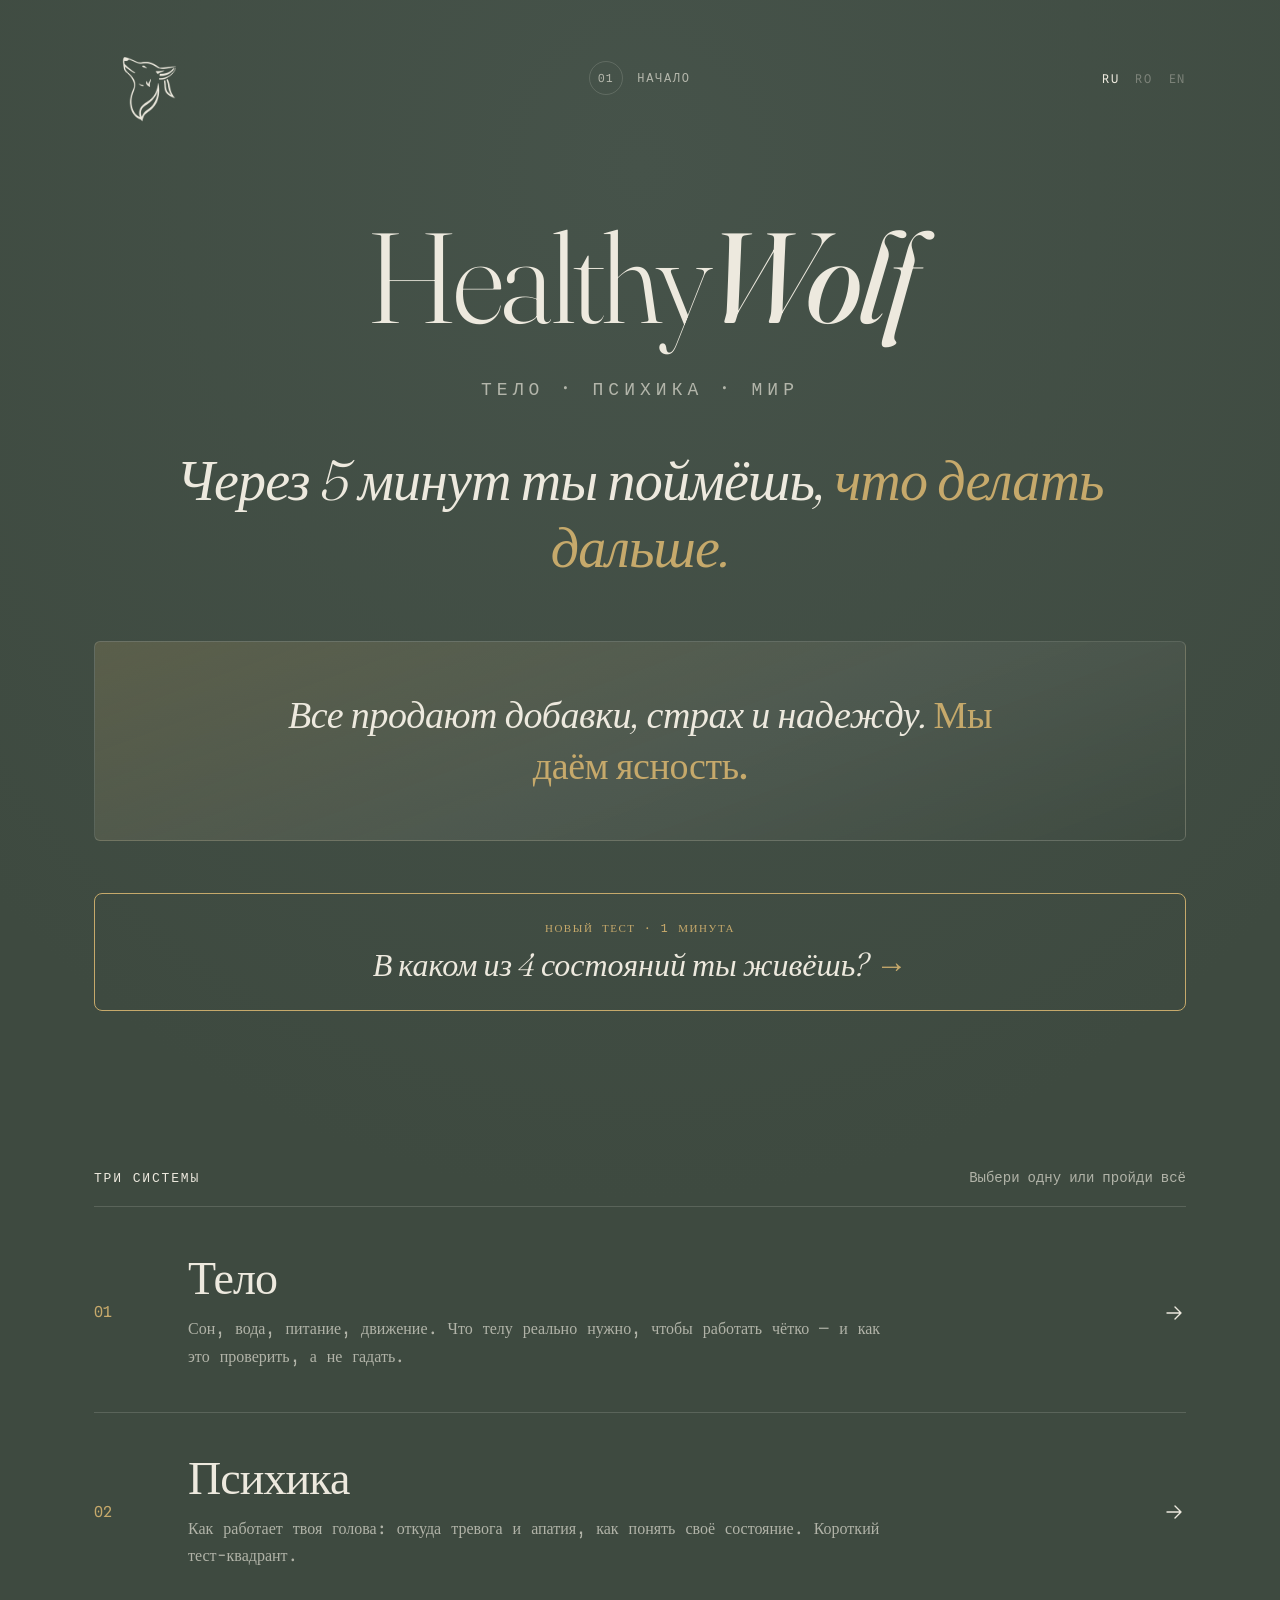
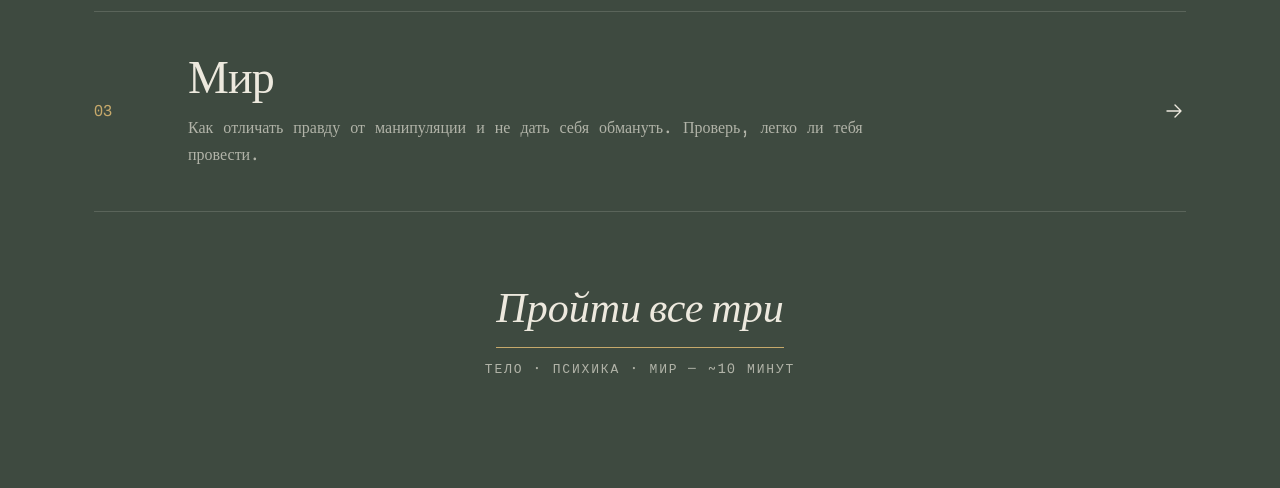
==== commit ebd02a76: "Воронка тест->email->результат: /test/ /test/quiz/ /test/result/ (RU/EN) + кнопка на главной - 4 сос" ====
--- a/index.html
+++ b/index.html
@@ -64,6 +64,12 @@
 .cta .t{font-family:'Fraunces';font-style:italic;font-weight:300;font-size:clamp(28px,3.6vw,42px);border-bottom:1px solid var(--gold);padding-bottom:14px;transition:color .25s ease;}
 .cta a:hover .t{color:var(--gold);}
 .cta .s{display:block;margin-top:20px;color:var(--cream-soft);font-size:13px;}
+.test-banner{margin-top:52px;}
+.test-banner a{display:block;text-align:center;border:1px solid var(--gold);border-radius:8px;padding:26px 24px;text-decoration:none;transition:background .2s;}
+.test-banner a:hover{background:rgba(198,169,107,.1);}
+.test-banner .tb-eyebrow{display:block;font-family:'Spline Sans Mono';font-size:11px;letter-spacing:.14em;text-transform:uppercase;color:var(--gold);margin-bottom:10px;}
+.test-banner .tb-title{font-family:'Fraunces';font-style:italic;font-weight:300;font-size:clamp(22px,4.6vw,32px);line-height:1.2;color:var(--cream);}
+.test-banner .tb-title .arw{font-style:normal;color:var(--gold);}
 
 .fade{opacity:0;transform:translateY(16px);animation:up 1s cubic-bezier(.2,.7,.2,1) forwards;}
 .d1{animation-delay:.05s;}.d2{animation-delay:.18s;}.d3{animation-delay:.32s;}.d4{animation-delay:.46s;}
@@ -203,6 +209,12 @@
     <div class="tagline mono fade d2" data-t="tag">Тело · Психика · Мир</div>
     <p class="hook fade d3" data-t="hook"></p>
     <div class="frame fade d4"><p data-t="frameQuote"></p></div>
+    <div class="test-banner fade d4">
+      <a href="/test/">
+        <span class="tb-eyebrow" data-t="testCtaSub"></span>
+        <span class="tb-title"><span data-t="testCta"></span> <span class="arw">→</span></span>
+      </a>
+    </div>
   </section>
 </div>
 
@@ -1338,6 +1350,25 @@
   note.textContent = "";
   note.className = "email-note";
 }
+// Web3Forms — заявки приходят на почту владельца (ключ публичный по дизайну сервиса)
+const WEB3FORMS_KEY = "41b4a298-0a04-4abf-ba4a-28c3770ebb61";
+function submitLead(email) {
+  const snap = currentResultSnapshot();
+  let summary = "Заявка с myhealthywolf.com\n";
+  summary += "Тесты: " + (STATE.queue.join(", ") || "—") + "\n";
+  summary += "Язык: " + LANG + "\n";
+  if (snap.body)   summary += "Тело: " + snap.body.overall + "% (слабое звено: " + snap.body.weakest + ")\n";
+  if (snap.psyche) summary += "Психика: сейчас=" + snap.psyche.now.quadrant + " / обычно=" + snap.psyche.general.quadrant + "\n";
+  if (snap.world)  summary += "Мир: " + snap.world.pct + "% (" + snap.world.correct + "/" + snap.world.total + ")\n";
+  // FormData -> «простой» запрос без CORS-preflight (надёжнее всего для Web3Forms)
+  const fd = new FormData();
+  fd.append("access_key", WEB3FORMS_KEY);
+  fd.append("subject", "HealthyWolf — новая заявка на разбор");
+  fd.append("from_name", "HealthyWolf");
+  fd.append("email", email);   // почта посетителя (reply-to)
+  fd.append("message", summary);
+  return fetch("https://api.web3forms.com/submit", { method: "POST", body: fd });
+}
 function onEmailSubmit(e) {
   e.preventDefault();
   const input = document.getElementById("emailInput");
@@ -1348,10 +1379,13 @@
     note.className = "email-note err";
     return;
   }
-  const res = saveEmail(email);
+  const res = saveEmail(email);            // локальный бэкап
+  if (res !== "dup") {
+    submitLead(email).catch(() => {});     // отправка владельцу на почту
+    input.value = "";
+  }
   note.textContent = res === "dup" ? t("ui.emailDup") : t("ui.emailOk");
   note.className = "email-note ok";
-  if (res !== "dup") input.value = "";
 }
 
 /* =========================================================================
@@ -1411,9 +1445,9 @@
 </script>
 <script>
 const I18N={
- ru:{home:"Начало",tag:"Тело · Психика · Мир",hook:'Через 5 минут ты поймёшь, <em>что делать дальше.</em>',frameQuote:'Все продают добавки, страх и надежду. <b>Мы даём ясность.</b>',sysLabel:"Три системы",sysHint:"Выбери одну или пройди всё",c1t:"Тело",c1p:"Сон, вода, питание, движение. Что телу реально нужно, чтобы работать чётко — и как это проверить, а не гадать.",c2t:"Психика",c2p:"Как работает твоя голова: откуда тревога и апатия, как понять своё состояние. Короткий тест-квадрант.",c3t:"Мир",c3p:"Как отличать правду от манипуляции и не дать себя обмануть. Проверь, легко ли тебя провести.",ctaT:"Пройти все три",ctaS:"Тело · Психика · Мир — ~10 минут"},
- ro:{home:"Start",tag:"Corp · Psihic · Lume",hook:'În 5 minute vei înțelege <em>ce ai de făcut.</em>',frameQuote:'Toți vând suplimente, frică și speranță. <b>Noi îți dăm claritate.</b>',sysLabel:"Trei sisteme",sysHint:"Alege unul sau parcurge tot",c1t:"Corp",c1p:"Somn, apă, alimentație, mișcare. De ce are nevoie corpul ca să funcționeze bine — și cum verifici, nu ghicești.",c2t:"Psihic",c2p:"Cum funcționează mintea ta: de unde vin anxietatea și apatia, cum îți înțelegi starea. Un test-cadran scurt.",c3t:"Lume",c3p:"Cum deosebești adevărul de manipulare și nu te lași păcălit. Vezi cât de ușor poți fi indus în eroare.",ctaT:"Fă toate trei",ctaS:"Corp · Psihic · Lume — ~10 minute"},
- en:{home:"Start",tag:"Body · Mind · World",hook:"In 5 minutes you'll know <em>what to do next.</em>",frameQuote:'Everyone sells supplements, fear and hope. <b>We give you clarity.</b>',sysLabel:"Three systems",sysHint:"Pick one or do all three",c1t:"Body",c1p:"Sleep, water, food, movement. What your body actually needs to run clean — and how to check it, not guess.",c2t:"Mind",c2p:"How your head works: where anxiety and flatness come from, how to read your own state. A short quadrant test.",c3t:"World",c3p:"How to tell truth from manipulation and not get played. See how easily you can be misled.",ctaT:"Do all three",ctaS:"Body · Mind · World — ~10 min"}
+ ru:{home:"Начало",tag:"Тело · Психика · Мир",hook:'Через 5 минут ты поймёшь, <em>что делать дальше.</em>',frameQuote:'Все продают добавки, страх и надежду. <b>Мы даём ясность.</b>',sysLabel:"Три системы",sysHint:"Выбери одну или пройди всё",c1t:"Тело",c1p:"Сон, вода, питание, движение. Что телу реально нужно, чтобы работать чётко — и как это проверить, а не гадать.",c2t:"Психика",c2p:"Как работает твоя голова: откуда тревога и апатия, как понять своё состояние. Короткий тест-квадрант.",c3t:"Мир",c3p:"Как отличать правду от манипуляции и не дать себя обмануть. Проверь, легко ли тебя провести.",ctaT:"Пройти все три",ctaS:"Тело · Психика · Мир — ~10 минут",testCtaSub:"Новый тест · 1 минута",testCta:"В каком из 4 состояний ты живёшь?"},
+ ro:{home:"Start",tag:"Corp · Psihic · Lume",hook:'În 5 minute vei înțelege <em>ce ai de făcut.</em>',frameQuote:'Toți vând suplimente, frică și speranță. <b>Noi îți dăm claritate.</b>',sysLabel:"Trei sisteme",sysHint:"Alege unul sau parcurge tot",c1t:"Corp",c1p:"Somn, apă, alimentație, mișcare. De ce are nevoie corpul ca să funcționeze bine — și cum verifici, nu ghicești.",c2t:"Psihic",c2p:"Cum funcționează mintea ta: de unde vin anxietatea și apatia, cum îți înțelegi starea. Un test-cadran scurt.",c3t:"Lume",c3p:"Cum deosebești adevărul de manipulare și nu te lași păcălit. Vezi cât de ușor poți fi indus în eroare.",ctaT:"Fă toate trei",ctaS:"Corp · Psihic · Lume — ~10 minute",testCtaSub:"Test nou · 1 minut",testCta:"În care din 4 stări trăiești?"},
+ en:{home:"Start",tag:"Body · Mind · World",hook:"In 5 minutes you'll know <em>what to do next.</em>",frameQuote:'Everyone sells supplements, fear and hope. <b>We give you clarity.</b>',sysLabel:"Three systems",sysHint:"Pick one or do all three",c1t:"Body",c1p:"Sleep, water, food, movement. What your body actually needs to run clean — and how to check it, not guess.",c2t:"Mind",c2p:"How your head works: where anxiety and flatness come from, how to read your own state. A short quadrant test.",c3t:"World",c3p:"How to tell truth from manipulation and not get played. See how easily you can be misled.",ctaT:"Do all three",ctaS:"Body · Mind · World — ~10 min",testCtaSub:"New test · 1 minute",testCta:"Which of the 4 states do you live in?"}
 };
 
 function applyTemplateLang(l){const tt=I18N[l];if(!tt)return;document.documentElement.lang=l;document.querySelectorAll('[data-t]').forEach(el=>{const k=el.getAttribute('data-t');if(tt[k]!==undefined){if(k==='hook'||k==='frameQuote'){el.innerHTML=tt[k];}else{el.textContent=tt[k];}}});}
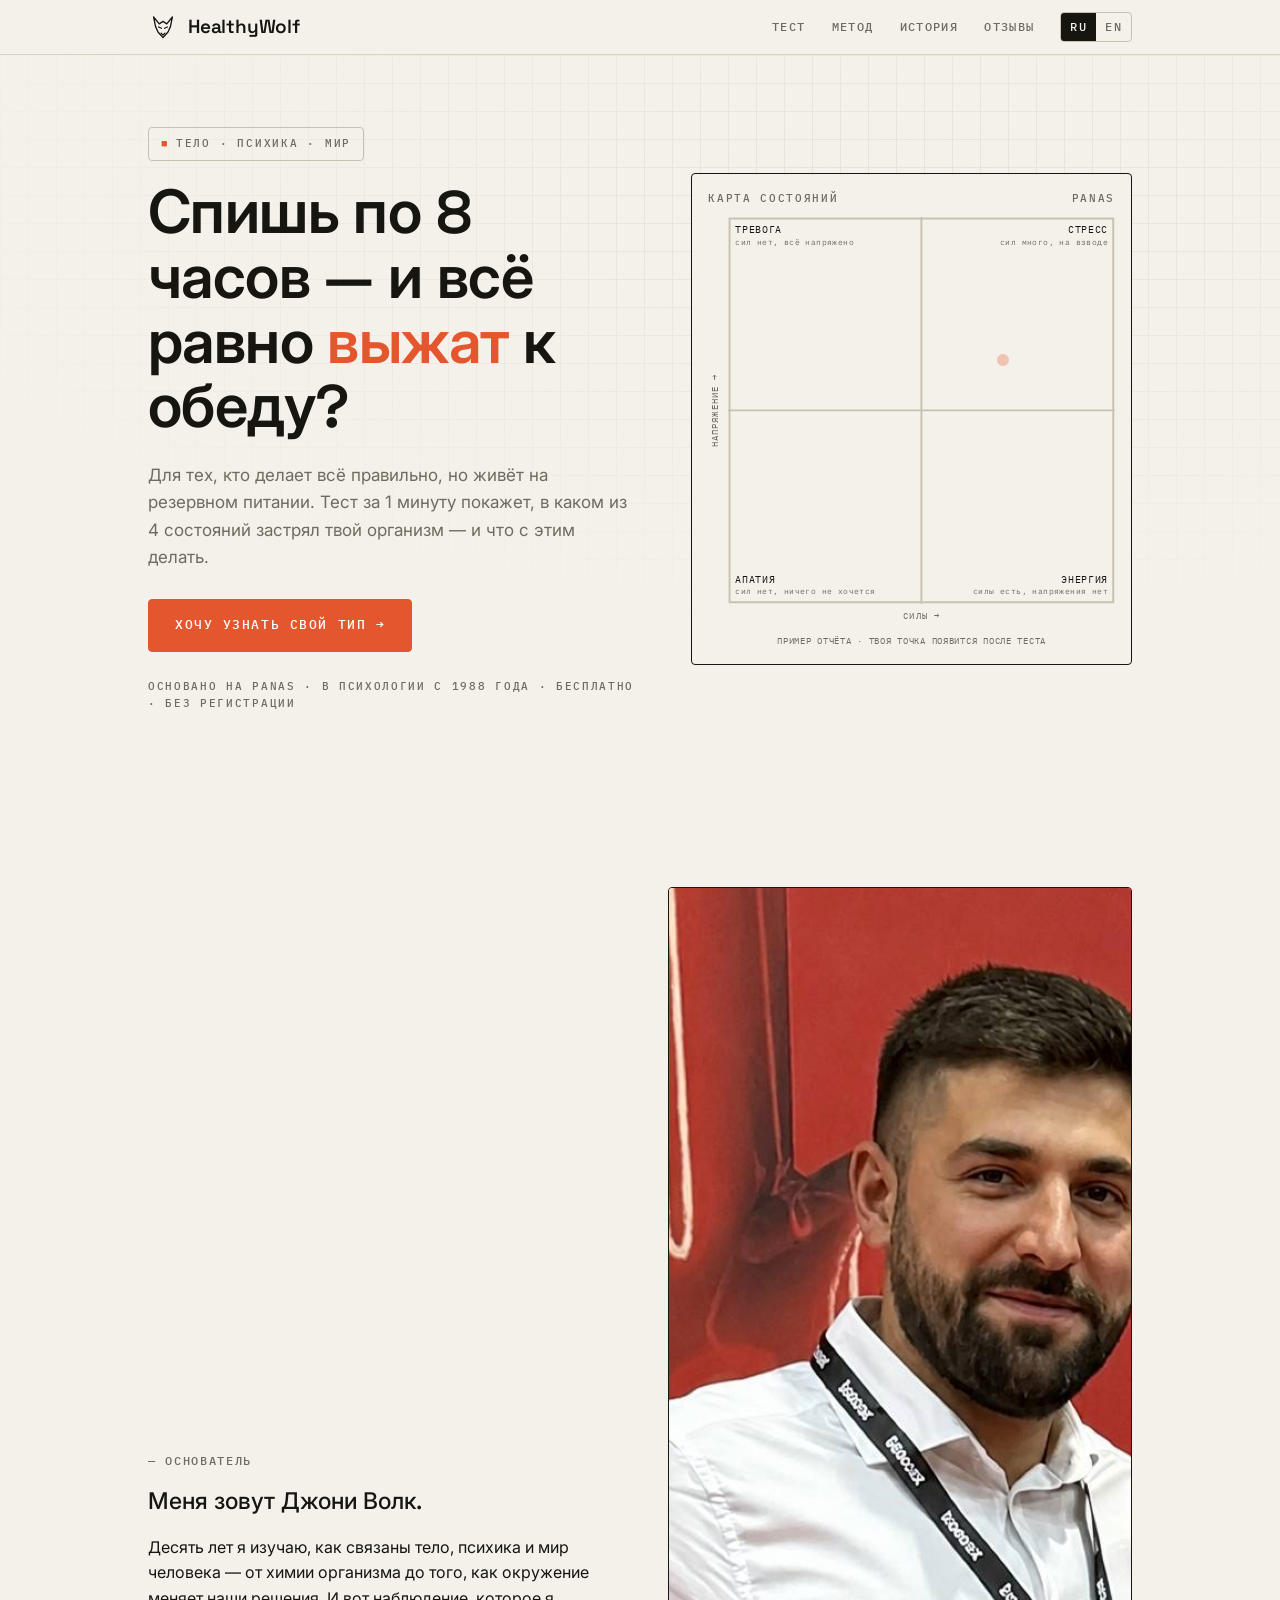
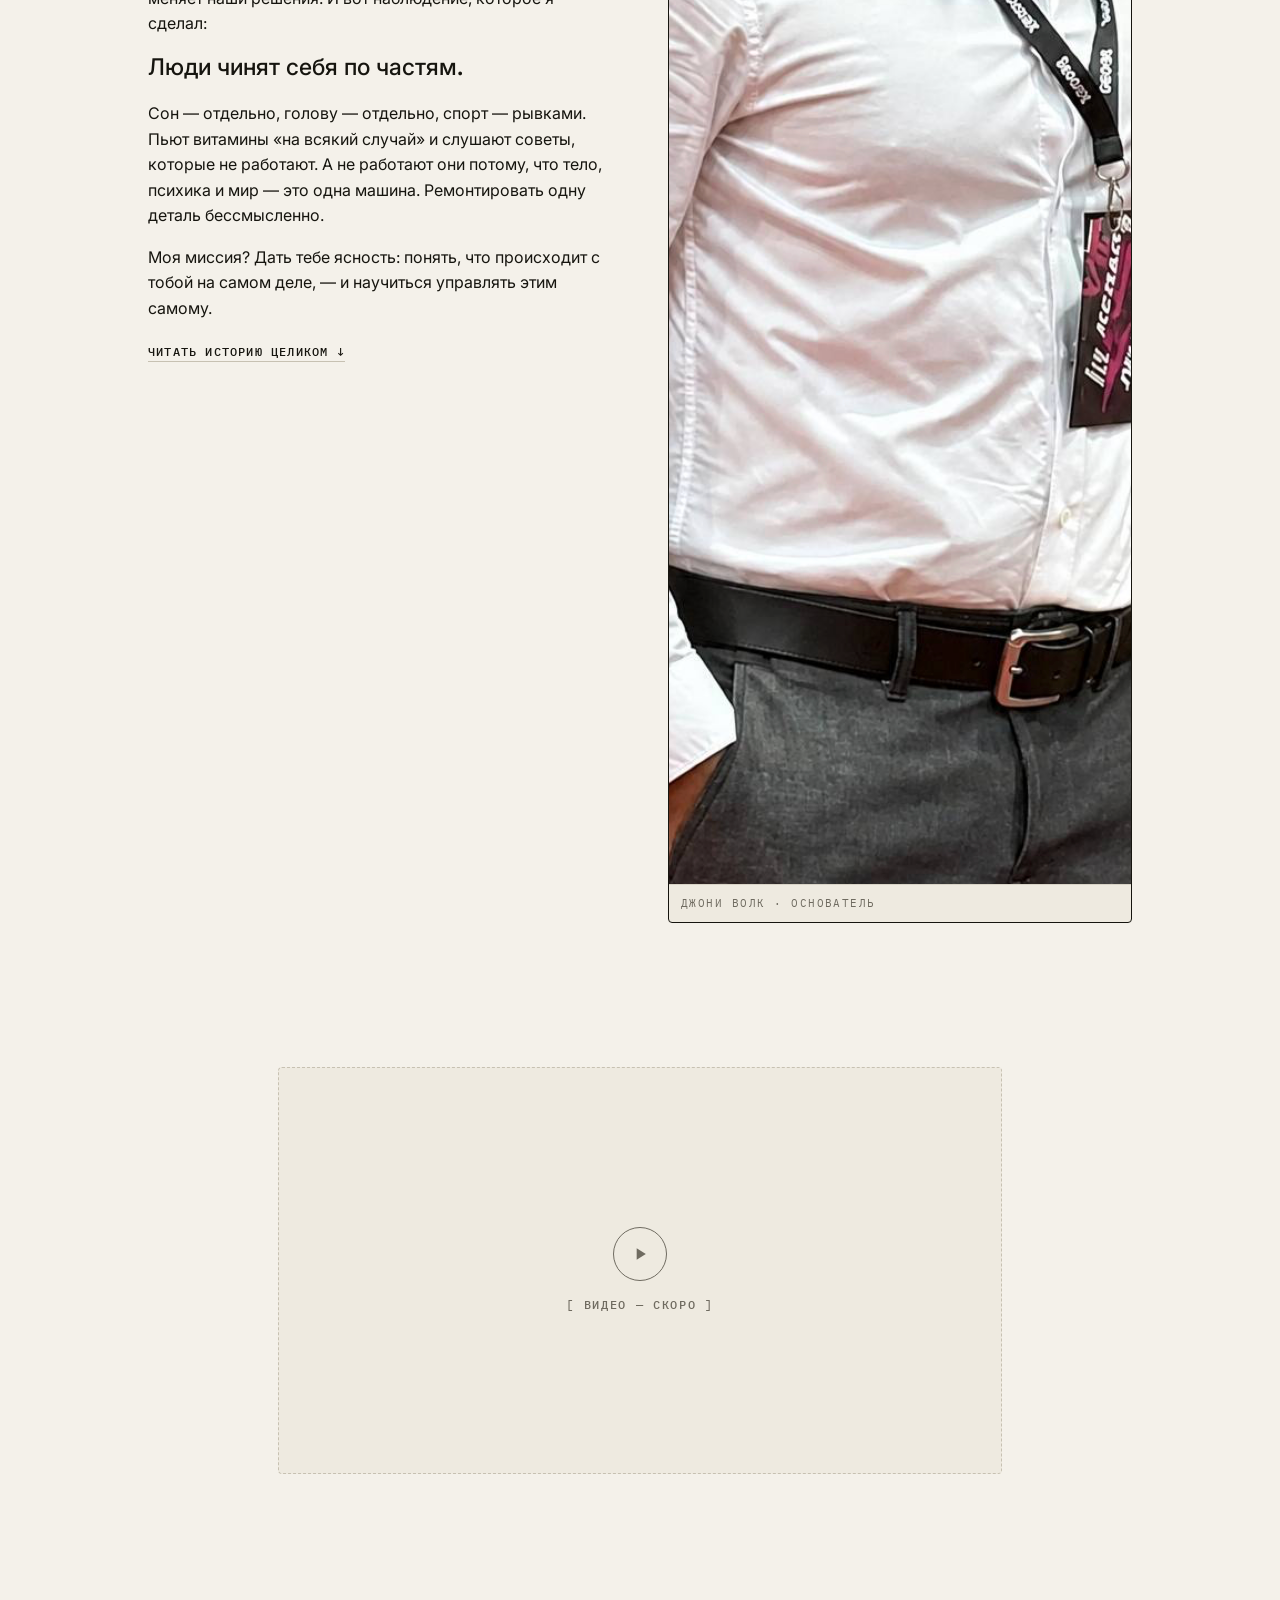
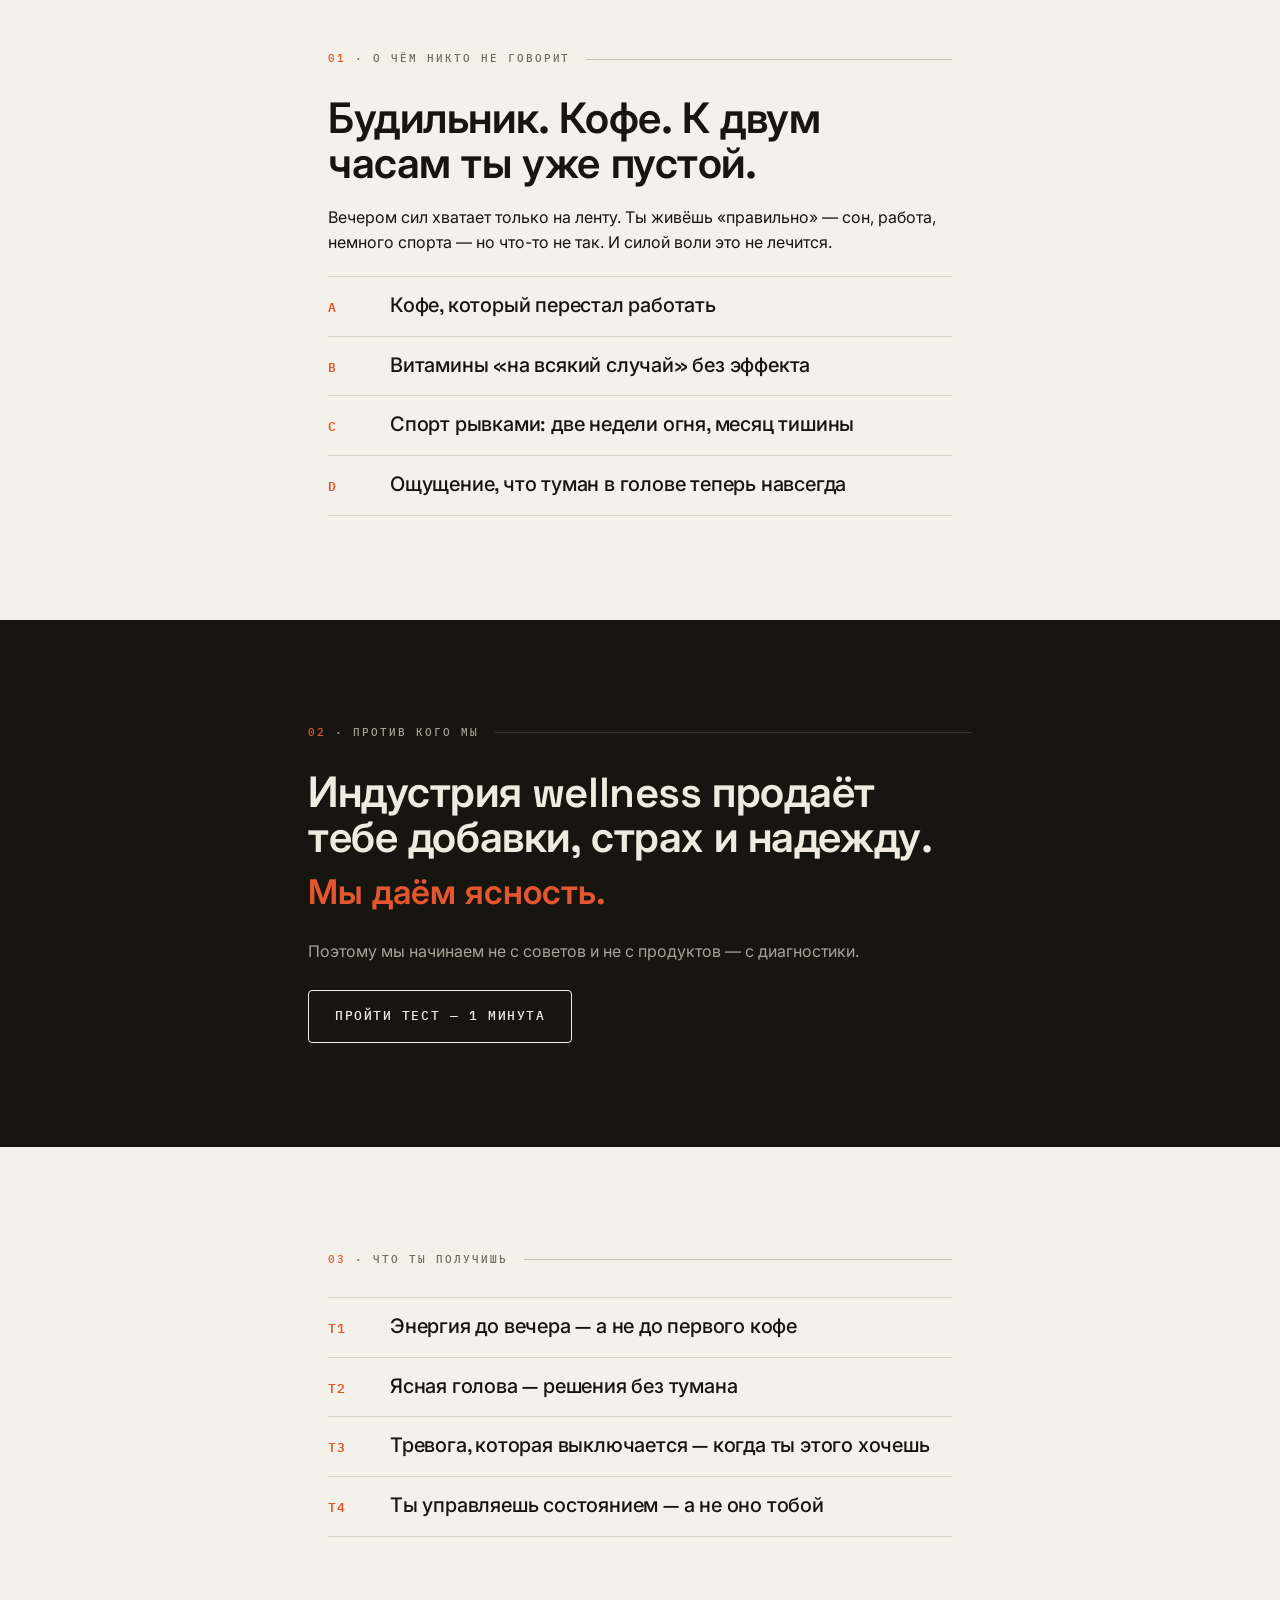
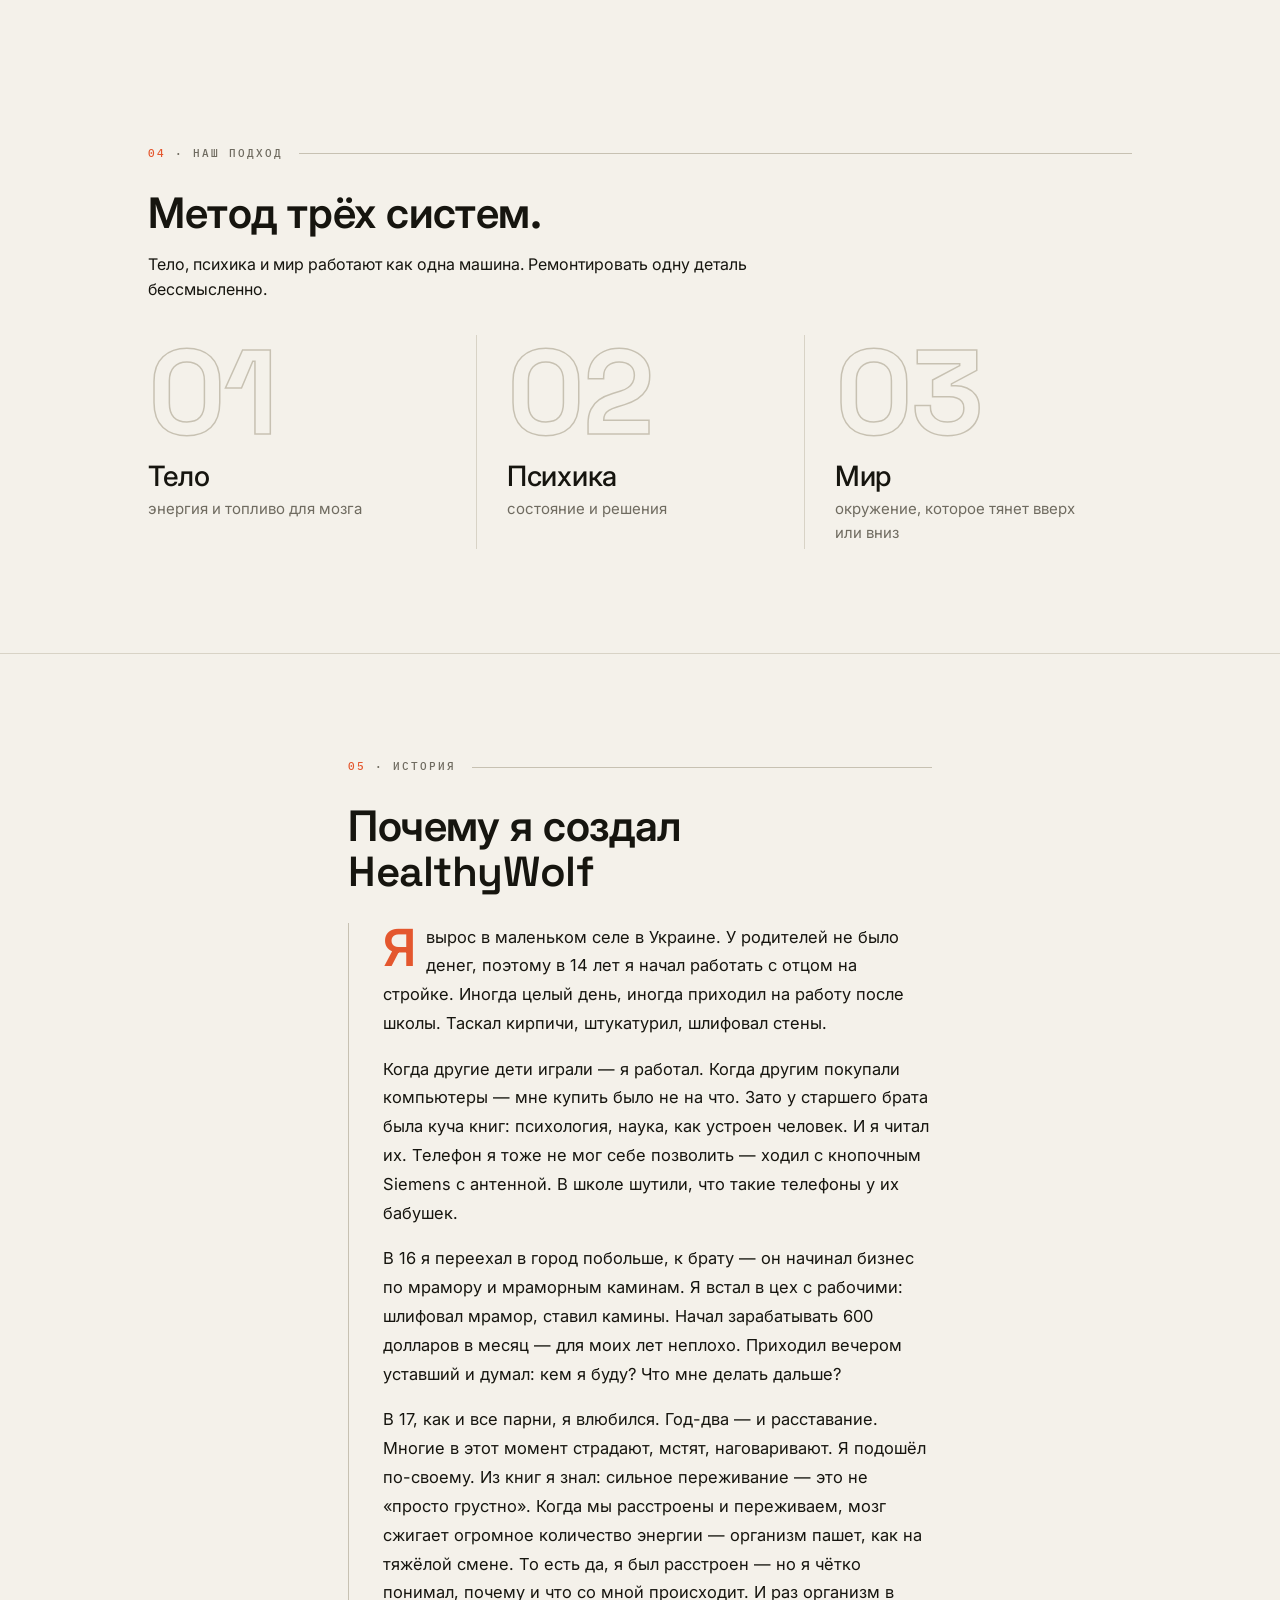
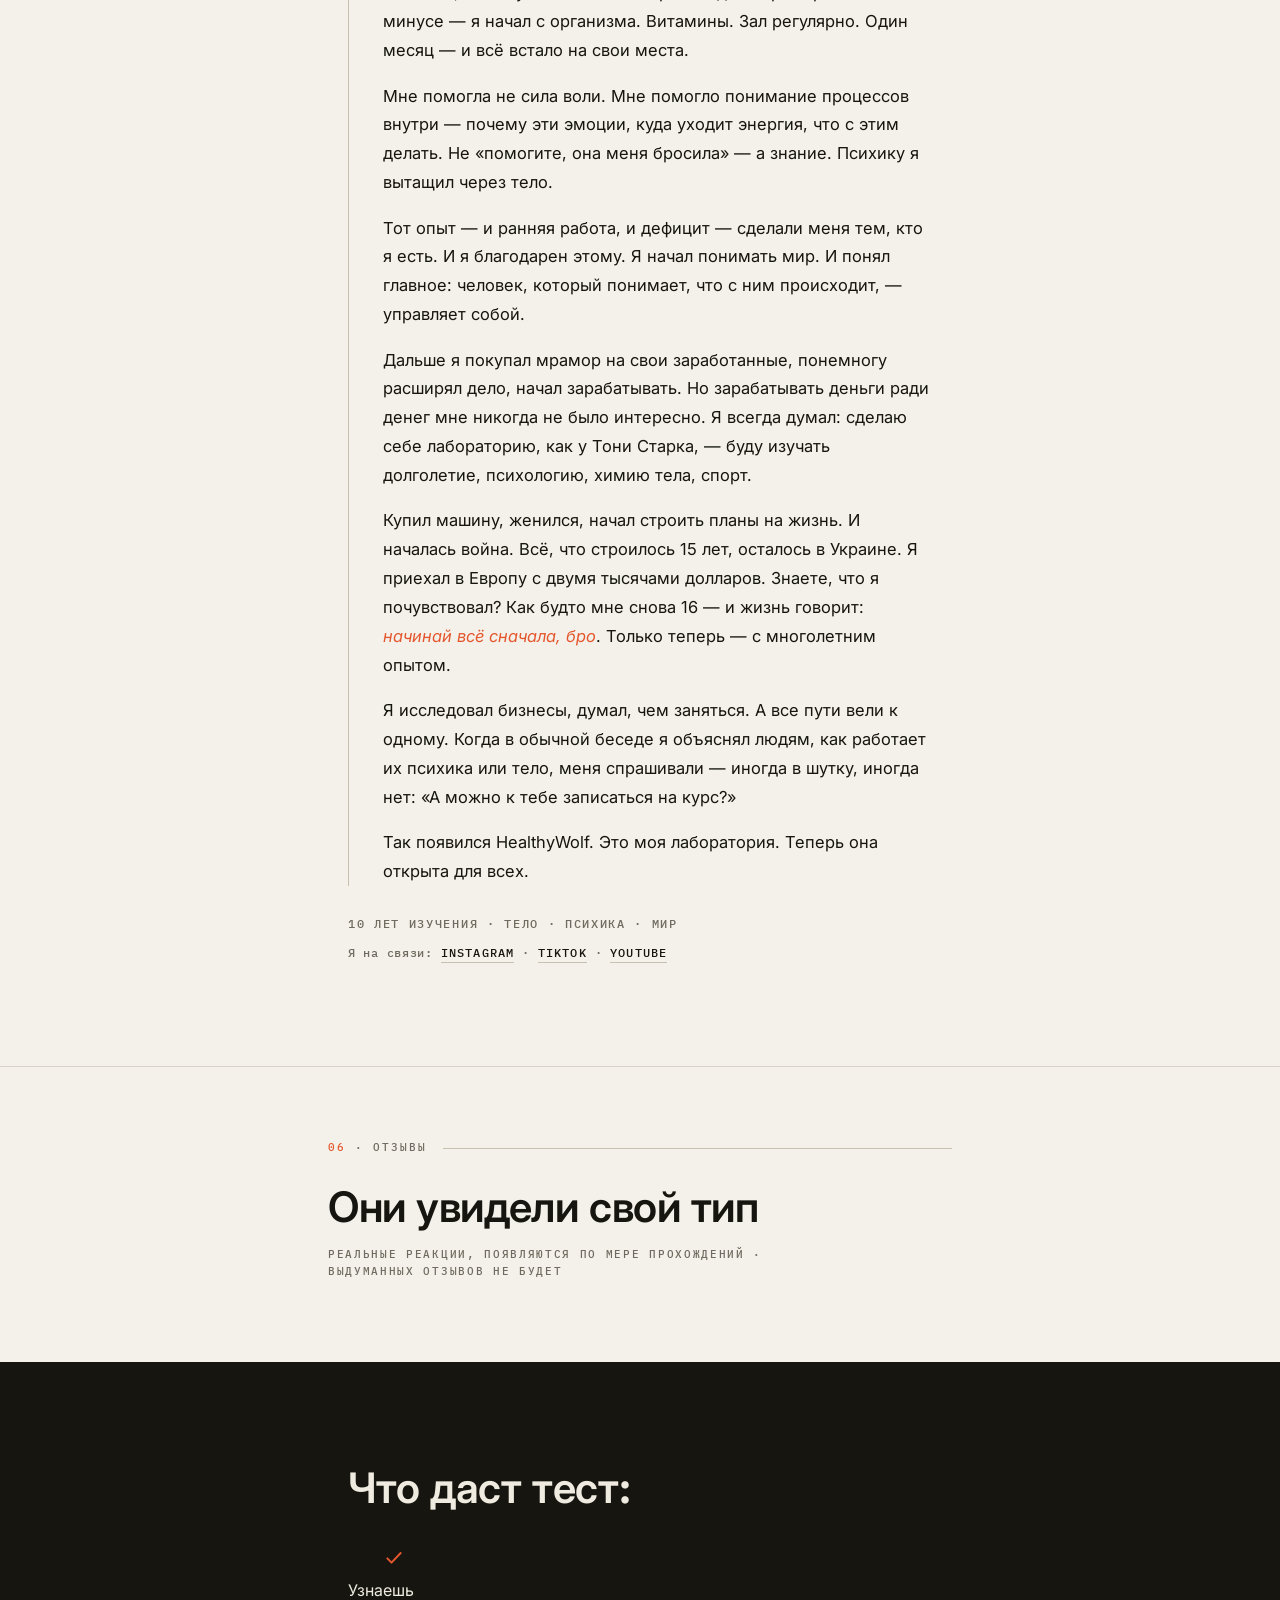
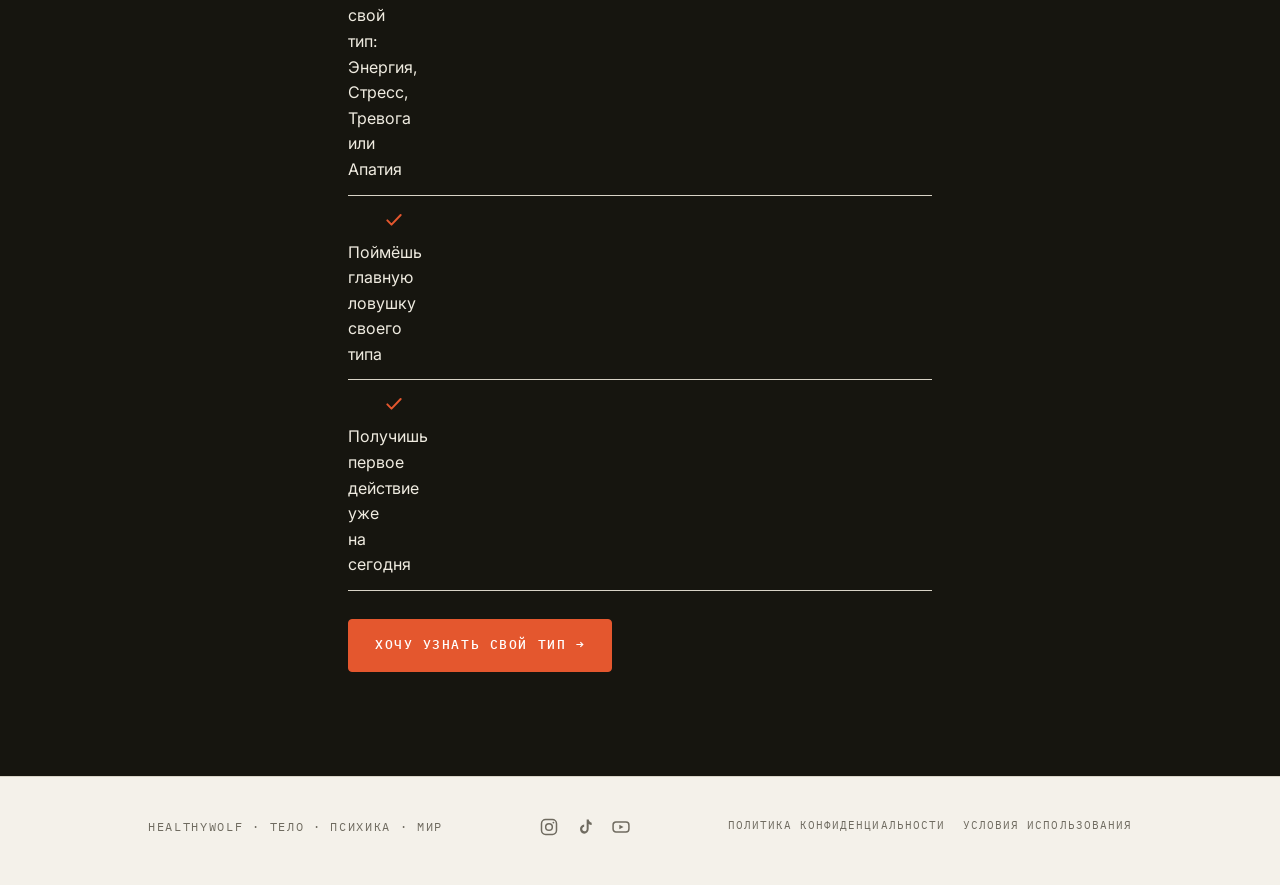
==== commit 56a3a832: "Полная пересборка сайта: дизайн-система «Лабораторный отчёт» - Новый дизайн (бумага/чернила/оранжевы" ====
--- a/index.html
+++ b/index.html
@@ -1,1466 +1,282 @@
-<!DOCTYPE html>
+<!doctype html>
 <html lang="ru">
 <head>
-<meta charset="UTF-8">
-<meta name="viewport" content="width=device-width, initial-scale=1.0">
-<title>HealthyWolf</title>
+<meta charset="utf-8">
+<meta name="viewport" content="width=device-width, initial-scale=1">
+<title>HealthyWolf — тело, психика, мир. Тест состояния за 1 минуту</title>
+<meta name="description" content="Спишь по 8 часов и всё равно выжат? Бесплатный тест на основе PANAS за 1 минуту покажет, в каком из 4 состояний застрял твой организм — Энергия, Стресс, Тревога или Апатия — и что с этим делать.">
+<link rel="canonical" href="https://myhealthywolf.com/">
+<link rel="alternate" hreflang="ru" href="https://myhealthywolf.com/">
+<link rel="alternate" hreflang="en" href="https://myhealthywolf.com/en/">
+<link rel="alternate" hreflang="x-default" href="https://myhealthywolf.com/">
+<!-- Open Graph -->
+<meta property="og:type" content="website">
+<meta property="og:site_name" content="HealthyWolf">
+<meta property="og:locale" content="ru_RU">
+<meta property="og:url" content="https://myhealthywolf.com/">
+<meta property="og:title" content="В каком из 4 состояний ты живёшь? Тест за 1 минуту">
+<meta property="og:description" content="Тело, психика и мир — одна машина. Бесплатный тест на основе PANAS покажет твой тип и первое действие на сегодня.">
+<meta property="og:image" content="https://myhealthywolf.com/assets/og.png">
+<meta property="og:image:width" content="1200">
+<meta property="og:image:height" content="630">
+<meta name="twitter:card" content="summary_large_image">
+<meta name="twitter:title" content="В каком из 4 состояний ты живёшь? Тест за 1 минуту">
+<meta name="twitter:description" content="Тело, психика и мир — одна машина. Бесплатный тест на основе PANAS покажет твой тип.">
+<meta name="twitter:image" content="https://myhealthywolf.com/assets/og.png">
+<meta name="theme-color" content="#F4F1EA">
+<link rel="icon" href="/assets/favicon.svg" type="image/svg+xml">
+<link rel="apple-touch-icon" href="/assets/favicon.svg">
 <link rel="preconnect" href="https://fonts.googleapis.com">
 <link rel="preconnect" href="https://fonts.gstatic.com" crossorigin>
-<link href="https://fonts.googleapis.com/css2?family=Fraunces:ital,opsz,wght@0,9..144,300;0,9..144,400;0,9..144,500;1,9..144,400&family=Spline+Sans+Mono:wght@400;500&display=swap" rel="stylesheet">
-<style>
-:root{
-  --bg:#3E4A40;
-  --bg-2:#46534A;
-  --cream:#EDE9DE;
-  --cream-soft:rgba(237,233,222,.66);
-  --cream-faint:rgba(237,233,222,.34);
-  --gold:#C6A96B;
-  --hair:rgba(237,233,222,.16);
-}
-*{margin:0;padding:0;box-sizing:border-box;}
-html{scroll-behavior:smooth;}
-body{font-family:'Spline Sans Mono',monospace;background:var(--bg);color:var(--cream);-webkit-font-smoothing:antialiased;line-height:1.5;min-height:100vh;background-image:radial-gradient(130% 90% at 50% 8%,var(--bg-2),transparent 55%);}
-.mono{font-family:'Spline Sans Mono',monospace;letter-spacing:.14em;text-transform:uppercase;}
-.wrap{max-width:1180px;margin:0 auto;padding:0 44px;}
-
-/* top bar */
-.top{display:grid;grid-template-columns:1fr auto 1fr;align-items:center;padding:26px 0;}
-.mark{width:104px;height:104px;display:flex;align-items:center;justify-content:center;color:var(--cream);}
-.mark img{width:100%;height:100%;object-fit:contain;}
-.mark svg{width:60px;height:60px;}
-.top .center{justify-self:center;display:flex;align-items:center;gap:14px;color:var(--cream-soft);font-size:12px;}
-.top .center .num{width:34px;height:34px;border:1px solid var(--hair);border-radius:50%;display:flex;align-items:center;justify-content:center;font-size:11px;}
-.langs{justify-self:end;display:flex;gap:16px;}
-.langs button{font-family:'Spline Sans Mono';font-size:12px;letter-spacing:.14em;border:none;background:none;color:var(--cream-faint);cursor:pointer;padding:4px 0;transition:color .2s;}
-.langs button.on{color:var(--cream);}
-
-/* hero */
-.hero{text-align:center;padding:64px 0 60px;}
-.brandbig{font-family:'Fraunces';font-weight:300;font-size:clamp(52px,10vw,150px);line-height:.9;letter-spacing:-.03em;}
-.brandbig .w2{color:var(--cream);font-style:italic;font-weight:400;}
-.tagline{margin-top:40px;color:var(--cream-soft);letter-spacing:.28em;font-size:clamp(14px,1.7vw,18px);}
-.hook{margin:44px auto 0;max-width:18em;font-family:'Fraunces';font-style:italic;font-weight:300;font-size:clamp(30px,4.6vw,56px);line-height:1.2;color:var(--cream);letter-spacing:-.015em;}
-.hook em{color:var(--gold);font-style:italic;}
-
-/* quote frame */
-.frame{margin:60px 0 0;min-height:200px;border-radius:6px;background:linear-gradient(160deg,rgba(198,169,107,.20),rgba(237,233,222,.08) 55%,rgba(62,74,64,.18));border:1px solid var(--hair);display:flex;align-items:center;justify-content:center;padding:48px 40px;}
-.frame p{font-family:'Fraunces';font-style:italic;font-weight:300;font-size:clamp(22px,3vw,38px);line-height:1.32;letter-spacing:-.01em;max-width:20em;text-align:center;}
-.frame p b{font-style:normal;font-weight:400;color:var(--gold);}
-
-/* systems */
-.systems{padding:96px 0 110px;}
-.sys-top{display:flex;justify-content:space-between;align-items:baseline;border-bottom:1px solid var(--hair);padding-bottom:18px;margin-bottom:6px;gap:16px;}
-.sys-top .lbl{color:var(--cream);font-size:13px;}
-.sys-top .hint{color:var(--cream-soft);text-transform:none;letter-spacing:0;font-size:14px;text-align:right;}
-.item{display:grid;grid-template-columns:60px 1fr 40px;gap:34px;align-items:center;padding:42px 0;border-bottom:1px solid var(--hair);text-decoration:none;color:inherit;transition:padding-left .3s cubic-bezier(.2,.7,.2,1);}
-.item:hover{padding-left:12px;}
-.item .idx{color:var(--gold);font-size:15px;}
-.item h3{font-family:'Fraunces';font-weight:300;font-size:clamp(30px,4vw,46px);letter-spacing:-.02em;line-height:1;margin-bottom:14px;}
-.item p{font-family:'Spline Sans Mono';font-size:16px;color:var(--cream-soft);line-height:1.7;max-width:44em;letter-spacing:0;text-transform:none;}
-.item .arw{justify-self:end;color:var(--cream);transition:transform .3s ease;}
-.item:hover .arw{transform:translateX(6px);}
-.cta{margin-top:64px;text-align:center;}
-.cta a{text-decoration:none;color:var(--cream);}
-.cta .t{font-family:'Fraunces';font-style:italic;font-weight:300;font-size:clamp(28px,3.6vw,42px);border-bottom:1px solid var(--gold);padding-bottom:14px;transition:color .25s ease;}
-.cta a:hover .t{color:var(--gold);}
-.cta .s{display:block;margin-top:20px;color:var(--cream-soft);font-size:13px;}
-.test-banner{margin-top:52px;}
-.test-banner a{display:block;text-align:center;border:1px solid var(--gold);border-radius:8px;padding:26px 24px;text-decoration:none;transition:background .2s;}
-.test-banner a:hover{background:rgba(198,169,107,.1);}
-.test-banner .tb-eyebrow{display:block;font-family:'Spline Sans Mono';font-size:11px;letter-spacing:.14em;text-transform:uppercase;color:var(--gold);margin-bottom:10px;}
-.test-banner .tb-title{font-family:'Fraunces';font-style:italic;font-weight:300;font-size:clamp(22px,4.6vw,32px);line-height:1.2;color:var(--cream);}
-.test-banner .tb-title .arw{font-style:normal;color:var(--gold);}
-
-.fade{opacity:0;transform:translateY(16px);animation:up 1s cubic-bezier(.2,.7,.2,1) forwards;}
-.d1{animation-delay:.05s;}.d2{animation-delay:.18s;}.d3{animation-delay:.32s;}.d4{animation-delay:.46s;}
-@keyframes up{to{opacity:1;transform:none;}}
-
-@media (max-width:760px){
-  .wrap{padding:0 22px;}
-  .top{grid-template-columns:auto 1fr;padding:20px 0;}
-  .top .center{display:none;}
-  .mark{width:88px;height:88px;}
-  .hero{padding:40px 0 40px;}
-  .tagline{font-size:14px;letter-spacing:.2em;}
-  .hook{font-size:clamp(28px,8vw,40px);margin-top:34px;}
-  .frame{min-height:160px;padding:36px 24px;}
-  .frame p{font-size:22px;}
-  .item{grid-template-columns:30px 1fr 22px;gap:14px;padding:34px 0;}
-  .item h3{font-size:30px;}
-  .item p{font-size:16px;line-height:1.7;}
-  .sys-top .hint{font-size:12px;}
-}
-@media (prefers-reduced-motion:reduce){.fade{animation:none;opacity:1;transform:none;}}
-:focus-visible{outline:2px solid var(--gold);outline-offset:4px;}
-
-/* ===== ЭКРАНЫ ТЕСТОВ (тема шаблона) ===== */
-:root{--ok:#8FBF9E;--warn:#C6A96B;--bad:#D08B7E;}
-.screen{display:none;}
-.screen.active{display:block;animation:up .6s cubic-bezier(.2,.7,.2,1);}
-#test,#result{max-width:640px;margin:0 auto;padding:6px 22px 70px;min-height:66vh;}
-#test.active,#result.active{display:flex;flex-direction:column;}
-.back-link{background:none;border:none;color:var(--cream-faint);font-family:'Spline Sans Mono';font-size:12px;letter-spacing:.06em;text-transform:uppercase;cursor:pointer;padding:8px 0;align-self:flex-start;transition:color .2s;}
-.back-link:hover{color:var(--cream);}
-.progress-wrap{margin:8px 0 18px;}
-.progress-meta{display:flex;justify-content:space-between;align-items:center;margin-bottom:10px;gap:12px;}
-.progress-meta .stage{font-family:'Spline Sans Mono';font-size:12px;letter-spacing:.1em;text-transform:uppercase;color:var(--gold);}
-.progress-meta .count{font-family:'Spline Sans Mono';font-size:12px;color:var(--cream-soft);font-variant-numeric:tabular-nums;}
-.progress-bar{height:2px;background:var(--hair);border-radius:2px;overflow:hidden;}
-.progress-bar>i{display:block;height:100%;background:var(--gold);transition:width .3s ease;}
-.trinity-dots{display:flex;gap:6px;margin-top:10px;}
-.trinity-dots i{height:2px;flex:1;background:var(--hair);border-radius:2px;}
-.trinity-dots i.done{background:rgba(198,169,107,.5);}
-.trinity-dots i.cur{background:var(--gold);}
-.q-block{flex:1;display:flex;flex-direction:column;justify-content:center;text-align:center;padding:40px 0;}
-.q-kicker{font-family:'Spline Sans Mono';font-size:13px;color:var(--cream-soft);margin-bottom:18px;}
-.q-word{font-family:'Fraunces';font-weight:300;font-size:clamp(32px,8vw,52px);line-height:1.05;letter-spacing:-.02em;color:var(--cream);}
-.q-claim{font-family:'Fraunces';font-style:italic;font-weight:300;font-size:clamp(24px,5.5vw,38px);line-height:1.26;letter-spacing:-.01em;color:var(--cream);}
-.q-hint{font-family:'Spline Sans Mono';font-size:13px;color:var(--cream-faint);margin-top:18px;}
-.scale{display:grid;grid-template-columns:repeat(5,1fr);gap:10px;}
-.scale button{appearance:none;cursor:pointer;font-family:'Fraunces';font-weight:300;background:var(--bg-2);color:var(--cream);border:1px solid var(--hair);border-radius:5px;height:64px;font-size:24px;transition:all .15s;}
-.scale button:hover{border-color:var(--gold);}
-.scale button.chosen{background:var(--gold);color:var(--bg);border-color:var(--gold);}
-.scale-legend{display:flex;justify-content:space-between;margin-top:12px;}
-.scale-legend span{font-family:'Spline Sans Mono';font-size:11px;letter-spacing:.03em;color:var(--cream-faint);text-transform:uppercase;}
-.verdicts{display:grid;gap:10px;}
-.verdicts button{appearance:none;cursor:pointer;font-family:'Spline Sans Mono';text-align:left;background:var(--bg-2);color:var(--cream);border:1px solid var(--hair);border-radius:5px;padding:17px 18px;font-size:14px;letter-spacing:.05em;text-transform:uppercase;display:flex;align-items:center;gap:14px;transition:all .15s;}
-.verdicts button:hover{border-color:var(--gold);}
-.verdicts button .vk{width:9px;height:9px;border-radius:50%;flex:none;}
-.verdicts button.chosen{border-color:var(--gold);background:rgba(198,169,107,.12);}
-/* результат */
-.result-head{margin:10px 0 22px;}
-#resultEyebrow{font-family:'Spline Sans Mono';font-size:12px;letter-spacing:.14em;text-transform:uppercase;color:var(--gold);}
-#resultTitle{font-family:'Fraunces';font-weight:300;font-size:clamp(34px,7vw,52px);letter-spacing:-.02em;line-height:1;color:var(--cream);margin-top:8px;}
-.card{background:var(--bg-2);border:1px solid var(--hair);border-radius:6px;padding:22px;margin-bottom:14px;}
-.eyebrow{font-family:'Spline Sans Mono';font-size:11px;letter-spacing:.14em;text-transform:uppercase;color:var(--gold);}
-.verdict-title{display:flex;align-items:baseline;justify-content:space-between;gap:10px;flex-wrap:wrap;}
-.verdict-title .badge2{font-family:'Spline Sans Mono';font-size:12px;letter-spacing:.06em;text-transform:uppercase;color:var(--gold);}
-.big-verdict{font-family:'Fraunces';font-weight:300;font-size:clamp(28px,6vw,40px);margin:8px 0;letter-spacing:-.01em;line-height:1.1;color:var(--cream);}
-.verdict-desc{font-family:'Spline Sans Mono';color:var(--cream-soft);font-size:14px;line-height:1.7;}
-.chart-wrap svg{width:100%;height:auto;display:block;}
-.legend-dots{display:flex;gap:18px;justify-content:center;margin-top:10px;}
-.legend-dots span{display:inline-flex;align-items:center;gap:7px;font-family:'Spline Sans Mono';font-size:12px;color:var(--cream-soft);text-transform:uppercase;letter-spacing:.03em;}
-.legend-dots i{width:11px;height:11px;border-radius:50%;display:inline-block;}
-.scores{display:flex;gap:18px;margin-top:16px;}
-.score{flex:1;}
-.score .k{font-family:'Spline Sans Mono';font-size:11px;color:var(--cream-faint);text-transform:uppercase;letter-spacing:.05em;}
-.score .v{font-family:'Fraunces';font-size:28px;font-weight:300;color:var(--cream);font-variant-numeric:tabular-nums;margin-top:2px;}
-.bars{display:grid;gap:14px;margin-top:10px;}
-.bar-row .bar-top{display:flex;justify-content:space-between;margin-bottom:7px;font-family:'Spline Sans Mono';font-size:13px;text-transform:uppercase;letter-spacing:.03em;color:var(--cream);}
-.bar-row .bar-top span{color:var(--cream-soft);font-variant-numeric:tabular-nums;}
-.bar-track{height:6px;background:var(--hair);border-radius:99px;overflow:hidden;}
-.bar-fill{height:100%;border-radius:99px;background:var(--gold);transition:width .5s ease;}
-.bar-fill.low{background:#C08A5E;}.bar-fill.mid{background:#C6A96B;}
-.review{display:grid;gap:14px;margin-top:6px;}
-.review-item{display:flex;gap:12px;align-items:flex-start;}
-.review-item .rk{width:8px;height:8px;border-radius:50%;margin-top:8px;flex:none;}
-.review-item .rk.right{background:#8FBF9E;}.review-item .rk.wrong{background:#D08B7E;}
-.review-item .rt{font-family:'Spline Sans Mono';font-size:14px;line-height:1.6;}
-.review-item .rt .claim{color:var(--cream);}
-.review-item .rt .expl{color:var(--cream-soft);font-size:13px;margin-top:3px;}
-.review-item .rt .verd{color:var(--gold);}
-.next-card{background:linear-gradient(160deg,rgba(198,169,107,.15),rgba(237,233,222,.04));border:1px solid rgba(198,169,107,.32);}
-.next-card h3{font-family:'Spline Sans Mono';font-size:12px;letter-spacing:.14em;text-transform:uppercase;color:var(--gold);margin-bottom:10px;}
-.next-card p{font-family:'Fraunces';font-style:italic;font-weight:300;font-size:20px;line-height:1.42;color:var(--cream);}
-.synth-grid{display:grid;grid-template-columns:1fr 1fr 1fr;gap:12px;margin-top:6px;}
-.synth-cell{background:var(--bg);border:1px solid var(--hair);border-radius:6px;padding:16px;text-align:center;}
-.synth-cell .sc-name{font-family:'Spline Sans Mono';font-size:11px;color:var(--cream-faint);text-transform:uppercase;letter-spacing:.05em;}
-.synth-cell .sc-val{font-family:'Fraunces';font-weight:300;font-size:22px;margin-top:5px;color:var(--cream);letter-spacing:-.01em;}
-@media(max-width:400px){.synth-grid{grid-template-columns:1fr;}}
-.email-card h3{font-family:'Fraunces';font-weight:300;font-size:26px;color:var(--cream);margin-bottom:8px;letter-spacing:-.01em;}
-.email-card p{font-family:'Spline Sans Mono';color:var(--cream-soft);font-size:13px;line-height:1.6;margin-bottom:16px;}
-.email-form{display:flex;flex-direction:column;gap:10px;}
-.email-form input{font-family:'Spline Sans Mono';font-size:16px;background:var(--bg);color:var(--cream);border:1px solid var(--hair);border-radius:5px;padding:15px 16px;width:100%;}
-.email-form input:focus{outline:none;border-color:var(--gold);}
-.email-note{font-family:'Spline Sans Mono';font-size:12px;margin-top:10px;min-height:16px;}
-.email-note.ok{color:var(--gold);}.email-note.err{color:#D08B7E;}
-.btn{appearance:none;border:none;cursor:pointer;background:var(--gold);color:var(--bg);font-family:'Spline Sans Mono';font-size:13px;font-weight:500;letter-spacing:.08em;text-transform:uppercase;padding:16px 20px;border-radius:5px;width:100%;min-height:52px;transition:opacity .2s;}
-.btn:hover{opacity:.9;}
-.btn.secondary{background:none;color:var(--cream);border:1px solid var(--hair);}
-.btn.secondary:hover{border-color:var(--gold);}
-.result-actions{display:grid;gap:10px;margin-top:4px;}
-#result footer{margin-top:34px;padding-top:20px;border-top:1px solid var(--hair);display:flex;flex-direction:column;gap:6px;}
-#result footer .fbrand{font-family:'Spline Sans Mono';font-size:12px;color:var(--cream-soft);}
-#result footer .fbrand b{color:var(--gold);}
-#result footer .disclaimer{font-family:'Spline Sans Mono';font-size:11px;color:var(--cream-faint);line-height:1.5;}
-.item{cursor:pointer;}
-.mark{cursor:pointer;}
-
-</style>
+<link href="https://fonts.googleapis.com/css2?family=IBM+Plex+Mono:wght@400;500;600&family=Inter:wght@400;500;600&family=Space+Grotesk:wght@500;600;700&display=swap" rel="stylesheet">
+<link rel="stylesheet" href="/assets/lab.css">
+<script>document.documentElement.className += " js";</script>
+<!-- ANALYTICS -->
 </head>
 <body>
-
-<div class="wrap">
-  <div class="top">
-    <div class="mark">
-      <!-- WOLF LOGO: замени на прозрачный PNG. Назови файл wolf.png и положи рядом -->
-      <img src="wolf.png" alt="HealthyWolf" onerror="this.style.display='none';this.nextElementSibling.style.display='block';">
-      <svg style="display:none" viewBox="0 0 100 100" fill="none" stroke="currentColor" stroke-width="3.5" stroke-linejoin="round" stroke-linecap="round"><path d="M28 40 Q19 23 25 12 Q34 21 43 21 L57 21 Q66 21 75 12 Q81 23 72 40 Q81 55 72 71 L50 88 L28 71 Q19 55 28 40 Z"/><path d="M37 47 Q43 43 48 48"/><path d="M63 47 Q57 43 52 48"/><path d="M50 60 L44 69 Q50 74 56 69 Z"/></svg>
-    </div>
-    <div class="center mono"><span class="num">01</span><span data-t="home">Начало</span></div>
-    <div class="langs mono"><button data-lang="ru" class="on">RU</button><button data-lang="ro">RO</button><button data-lang="en">EN</button></div>
-  </div>
-</div>
-
-<div id="home" class="screen active">
-<div class="wrap">
-  <section class="hero">
-    <div class="brandbig fade d1">Healthy<span class="w2">Wolf</span></div>
-    <div class="tagline mono fade d2" data-t="tag">Тело · Психика · Мир</div>
-    <p class="hook fade d3" data-t="hook"></p>
-    <div class="frame fade d4"><p data-t="frameQuote"></p></div>
-    <div class="test-banner fade d4">
-      <a href="/test/">
-        <span class="tb-eyebrow" data-t="testCtaSub"></span>
-        <span class="tb-title"><span data-t="testCta"></span> <span class="arw">→</span></span>
+<a class="skip" href="#test">К тесту</a>
+
+<!-- ============ NAV ============ -->
+<header class="nav">
+  <div class="nav__in">
+    <a class="brand" href="/" aria-label="HealthyWolf — на главную">
+      <svg viewBox="0 0 48 48" fill="none" stroke="currentColor" stroke-width="2.1" stroke-linejoin="round" stroke-linecap="round" aria-hidden="true">
+        <path d="M9 8 L18 19 L24 15 L30 19 L39 8 L36 23 L32 32 L24 41 L16 32 L12 23 Z"/>
+        <path d="M17 24 L21.5 26"/><path d="M31 24 L26.5 26"/><path d="M21 34 L24 37 L27 34"/>
+      </svg>
+      <span class="brand__name">Healthy<b>Wolf</b></span>
+    </a>
+    <button class="burger" aria-label="Меню" aria-expanded="false"><span></span></button>
+    <nav class="nav__links" aria-label="Основная навигация">
+      <a href="/test/">Тест</a>
+      <a href="#method">Метод</a>
+      <a href="#story">История</a>
+      <a href="#reviews">Отзывы</a>
+      <span class="lang">
+        <a href="/" aria-current="true">RU</a>
+        <a href="/en/">EN</a>
+      </span>
+    </nav>
+  </div>
+</header>
+
+<main>
+
+<!-- ============ 2 · ХИРО ============ -->
+<section class="hero" id="test">
+  <div class="hero__grid-bg" aria-hidden="true"></div>
+  <div class="wrap hero__in">
+    <div>
+      <span class="stamp"><span class="dot">■</span> Тело · Психика · Мир</span>
+      <h1>Спишь по 8 часов — и всё равно <span class="accent">выжат</span> к обеду?</h1>
+      <p class="hero__sub">Для тех, кто делает всё правильно, но живёт на резервном питании. Тест за 1 минуту покажет, в каком из 4 состояний застрял твой организм — и что с этим делать.</p>
+      <div class="hero__cta">
+        <a class="btn btn--accent" href="/test/">Хочу узнать свой тип →</a>
+      </div>
+      <div class="mono sm hero__facts">Основано на PANAS · в психологии с 1988 года · бесплатно · без регистрации</div>
+    </div>
+    <div>
+      <div class="quad">
+        <div class="quad__head">
+          <span class="mono sm">Карта состояний</span>
+          <span class="mono sm">PANAS</span>
+        </div>
+        <div class="quad__plotwrap">
+          <span class="quad__axis-y">Напряжение →</span>
+          <div class="quad__plot">
+            <svg class="quad__svg" viewBox="0 0 100 100" preserveAspectRatio="none" aria-hidden="true">
+              <rect x="0.4" y="0.4" width="99.2" height="99.2" fill="none" stroke="#C7C1B2" stroke-width="0.5"/>
+              <line x1="50" y1="0" x2="50" y2="100" stroke="#C7C1B2" stroke-width="0.5"/>
+              <line x1="0" y1="50" x2="100" y2="50" stroke="#C7C1B2" stroke-width="0.5"/>
+            </svg>
+            <div class="quad__label tl">Тревога<small>сил нет, всё напряжено</small></div>
+            <div class="quad__label tr">Стресс<small>сил много, на взводе</small></div>
+            <div class="quad__label bl">Апатия<small>сил нет, ничего не хочется</small></div>
+            <div class="quad__label br">Энергия<small>силы есть, напряжения нет</small></div>
+            <span class="quad__pt sample" style="left:71%;bottom:63%"></span>
+          </div>
+          <span class="quad__axis-x">Силы →</span>
+        </div>
+        <div class="quad__note">пример отчёта · твоя точка появится после теста</div>
+      </div>
+    </div>
+  </div>
+</section>
+
+<!-- ============ 3 · ИНТРО ОСНОВАТЕЛЯ ============ -->
+<section class="tight">
+  <div class="wrap cols2">
+    <div class="reveal">
+      <span class="mono">— Основатель</span>
+      <p class="lead" style="margin-top:14px">Меня зовут Джони Волк.</p>
+      <p>Десять лет я изучаю, как связаны тело, психика и мир человека — от химии организма до того, как окружение меняет наши решения. И вот наблюдение, которое я сделал:</p>
+      <p class="lead accent">Люди чинят себя по частям.</p>
+      <p>Сон — отдельно, голову — отдельно, спорт — рывками. Пьют витамины «на всякий случай» и слушают советы, которые не работают. А не работают они потому, что тело, психика и мир — это одна машина. Ремонтировать одну деталь бессмысленно.</p>
+      <p>Моя миссия? Дать тебе ясность: понять, что происходит с тобой на самом деле, — и научиться управлять этим самому.</p>
+      <a class="tlink" href="#story">Читать историю целиком ↓</a>
+    </div>
+    <div class="reveal">
+      <figure class="photo" style="margin:0">
+        <img src="/assets/janov.png" alt="Джони Волк, основатель HealthyWolf" loading="lazy" width="980" height="1596">
+        <figcaption class="photo__cap">Джони Волк · Основатель</figcaption>
+      </figure>
+    </div>
+  </div>
+</section>
+
+<!-- ============ 4 · СЛОТ ПОД ВИДЕО ============ -->
+<section class="tight">
+  <div class="wrap" style="max-width:820px">
+    <div class="videoslot reveal">
+      <span class="play"><svg viewBox="0 0 24 24" fill="currentColor" aria-hidden="true"><path d="M8 5v14l11-7z"/></svg></span>
+      <span class="mono">[ Видео — скоро ]</span>
+    </div>
+  </div>
+</section>
+
+<!-- ============ 5 · БОЛЬ ============ -->
+<section>
+  <div class="wrap" style="max-width:720px">
+    <div class="rule"><span><span class="num">01</span> · О чём никто не говорит</span></div>
+    <h2 class="reveal">Будильник. Кофе. К двум часам ты уже пустой.</h2>
+    <p class="reveal" style="margin-top:18px">Вечером сил хватает только на ленту. Ты живёшь «правильно» — сон, работа, немного спорта — но что-то не так. И силой воли это не лечится.</p>
+    <div class="ledger reveal" style="margin-top:20px">
+      <div class="ledger__row"><span class="ledger__i">A</span><div><h3>Кофе, который перестал работать</h3></div></div>
+      <div class="ledger__row"><span class="ledger__i">B</span><div><h3>Витамины «на всякий случай» без эффекта</h3></div></div>
+      <div class="ledger__row"><span class="ledger__i">C</span><div><h3>Спорт рывками: две недели огня, месяц тишины</h3></div></div>
+      <div class="ledger__row"><span class="ledger__i">D</span><div><h3>Ощущение, что туман в голове теперь навсегда</h3></div></div>
+    </div>
+  </div>
+</section>
+
+<!-- ============ 6 · ВРАГ (тёмная секция) ============ -->
+<section class="dark">
+  <div class="wrap" style="max-width:760px">
+    <div class="rule"><span><span class="num">02</span> · Против кого мы</span></div>
+    <h2 class="reveal">Индустрия wellness продаёт тебе добавки, страх и надежду.</h2>
+    <p class="enemy-line reveal">Мы даём ясность.</p>
+    <p class="reveal">Поэтому мы начинаем не с советов и не с продуктов — с диагностики.</p>
+    <div class="reveal" style="margin-top:26px">
+      <a class="btn btn--ghost" href="/test/">Пройти тест — 1 минута</a>
+    </div>
+  </div>
+</section>
+
+<!-- ============ 7 · ЧТО ТЫ ПОЛУЧИШЬ ============ -->
+<section>
+  <div class="wrap" style="max-width:720px">
+    <div class="rule"><span><span class="num">03</span> · Что ты получишь</span></div>
+    <div class="ledger reveal">
+      <div class="ledger__row"><span class="ledger__i">T1</span><div><h3>Энергия до вечера — а не до первого кофе</h3></div></div>
+      <div class="ledger__row"><span class="ledger__i">T2</span><div><h3>Ясная голова — решения без тумана</h3></div></div>
+      <div class="ledger__row"><span class="ledger__i">T3</span><div><h3>Тревога, которая выключается — когда ты этого хочешь</h3></div></div>
+      <div class="ledger__row"><span class="ledger__i">T4</span><div><h3>Ты управляешь состоянием — а не оно тобой</h3></div></div>
+    </div>
+  </div>
+</section>
+
+<!-- ============ 8 · МЕТОД ============ -->
+<section id="method">
+  <div class="wrap">
+    <div class="rule"><span><span class="num">04</span> · Наш подход</span></div>
+    <h2 class="reveal">Метод трёх систем.</h2>
+    <p class="reveal" style="margin-top:16px;max-width:60ch">Тело, психика и мир работают как одна машина. Ремонтировать одну деталь бессмысленно.</p>
+    <div class="cols3">
+      <div class="reveal">
+        <span class="ghost-num">01</span>
+        <h3>Тело</h3>
+        <p>энергия и топливо для мозга</p>
+      </div>
+      <div class="reveal">
+        <span class="ghost-num">02</span>
+        <h3>Психика</h3>
+        <p>состояние и решения</p>
+      </div>
+      <div class="reveal">
+        <span class="ghost-num">03</span>
+        <h3>Мир</h3>
+        <p>окружение, которое тянет вверх или вниз</p>
+      </div>
+    </div>
+  </div>
+</section>
+
+<hr class="divider">
+
+<!-- ============ 9 · ИСТОРИЯ ============ -->
+<section id="story">
+  <div class="wrap story">
+    <div class="rule"><span><span class="num">05</span> · История</span></div>
+    <h2 class="reveal" style="margin-bottom:28px">Почему я создал HealthyWolf</h2>
+    <div class="story__body reveal">
+      <p>Я вырос в маленьком селе в Украине. У родителей не было денег, поэтому в 14 лет я начал работать с отцом на стройке. Иногда целый день, иногда приходил на работу после школы. Таскал кирпичи, штукатурил, шлифовал стены.</p>
+      <p>Когда другие дети играли — я работал. Когда другим покупали компьютеры — мне купить было не на что. Зато у старшего брата была куча книг: психология, наука, как устроен человек. И я читал их. Телефон я тоже не мог себе позволить — ходил с кнопочным Siemens с антенной. В школе шутили, что такие телефоны у их бабушек.</p>
+      <p>В 16 я переехал в город побольше, к брату — он начинал бизнес по мрамору и мраморным каминам. Я встал в цех с рабочими: шлифовал мрамор, ставил камины. Начал зарабатывать 600 долларов в месяц — для моих лет неплохо. Приходил вечером уставший и думал: кем я буду? Что мне делать дальше?</p>
+      <p>В 17, как и все парни, я влюбился. Год-два — и расставание. Многие в этот момент страдают, мстят, наговаривают. Я подошёл по-своему. Из книг я знал: сильное переживание — это не «просто грустно». Когда мы расстроены и переживаем, мозг сжигает огромное количество энергии — организм пашет, как на тяжёлой смене. То есть да, я был расстроен — но я чётко понимал, почему и что со мной происходит. И раз организм в минусе — я начал с организма. Витамины. Зал регулярно. Один месяц — и всё встало на свои места.</p>
+      <p>Мне помогла не сила воли. Мне помогло понимание процессов внутри — почему эти эмоции, куда уходит энергия, что с этим делать. Не «помогите, она меня бросила» — а знание. Психику я вытащил через тело.</p>
+      <p>Тот опыт — и ранняя работа, и дефицит — сделали меня тем, кто я есть. И я благодарен этому. Я начал понимать мир. И понял главное: человек, который понимает, что с ним происходит, — управляет собой.</p>
+      <p>Дальше я покупал мрамор на свои заработанные, понемногу расширял дело, начал зарабатывать. Но зарабатывать деньги ради денег мне никогда не было интересно. Я всегда думал: сделаю себе лабораторию, как у Тони Старка, — буду изучать долголетие, психологию, химию тела, спорт.</p>
+      <p>Купил машину, женился, начал строить планы на жизнь. И началась война. Всё, что строилось 15 лет, осталось в Украине. Я приехал в Европу с двумя тысячами долларов. Знаете, что я почувствовал? Как будто мне снова 16 — и жизнь говорит: <em class="accent">начинай всё сначала, бро</em>. Только теперь — с многолетним опытом.</p>
+      <p>Я исследовал бизнесы, думал, чем заняться. А все пути вели к одному. Когда в обычной беседе я объяснял людям, как работает их психика или тело, меня спрашивали — иногда в шутку, иногда нет: «А можно к тебе записаться на курс?»</p>
+      <p>Так появился HealthyWolf. Это моя лаборатория. Теперь она открыта для всех.</p>
+    </div>
+    <div class="mono" style="margin-top:28px">10 лет изучения · Тело · Психика · Мир</div>
+    <div class="mono" style="margin-top:10px;text-transform:none;letter-spacing:0.06em">Я на связи:
+      <a class="tlink" href="https://instagram.com/myhealthywolf" target="_blank" rel="noopener">Instagram</a> ·
+      <a class="tlink" href="https://tiktok.com/@myhealthywolf" target="_blank" rel="noopener">TikTok</a> ·
+      <a class="tlink" href="https://youtube.com/@myhealthywolf" target="_blank" rel="noopener">YouTube</a>
+    </div>
+  </div>
+</section>
+
+<hr class="divider">
+
+<!-- ============ 10 · ОТЗЫВЫ ============ -->
+<section id="reviews" class="tight">
+  <div class="wrap" style="max-width:720px">
+    <div class="rule"><span><span class="num">06</span> · Отзывы</span></div>
+    <h2 class="reveal">Они увидели свой тип</h2>
+    <p class="mono sm reveal" style="margin-top:16px">Реальные реакции, появляются по мере прохождений · выдуманных отзывов не будет</p>
+  </div>
+</section>
+
+<!-- ============ 11 · ФИНАЛ ============ -->
+<section class="dark">
+  <div class="wrap" style="max-width:680px">
+    <h2 class="reveal">Что даст тест:</h2>
+    <ul class="checks reveal" style="margin-top:22px">
+      <li><svg class="check-ic" viewBox="0 0 24 24" fill="none" stroke="currentColor" stroke-width="2.4" stroke-linecap="round" stroke-linejoin="round" aria-hidden="true"><path d="M4 12.5l5 5L20 6"/></svg><span>Узнаешь свой тип: Энергия, Стресс, Тревога или Апатия</span></li>
+      <li><svg class="check-ic" viewBox="0 0 24 24" fill="none" stroke="currentColor" stroke-width="2.4" stroke-linecap="round" stroke-linejoin="round" aria-hidden="true"><path d="M4 12.5l5 5L20 6"/></svg><span>Поймёшь главную ловушку своего типа</span></li>
+      <li><svg class="check-ic" viewBox="0 0 24 24" fill="none" stroke="currentColor" stroke-width="2.4" stroke-linecap="round" stroke-linejoin="round" aria-hidden="true"><path d="M4 12.5l5 5L20 6"/></svg><span>Получишь первое действие уже на сегодня</span></li>
+    </ul>
+    <a class="btn btn--accent reveal" href="/test/">Хочу узнать свой тип →</a>
+  </div>
+</section>
+
+</main>
+
+<!-- ============ 12 · FOOTER ============ -->
+<footer class="footer">
+  <div class="wrap footer__in">
+    <div class="footer__brand">HealthyWolf · Тело · Психика · Мир</div>
+    <div class="footer__soc">
+      <a href="https://instagram.com/myhealthywolf" target="_blank" rel="noopener" aria-label="Instagram">
+        <svg viewBox="0 0 24 24" fill="none" stroke="currentColor" stroke-width="1.8" aria-hidden="true"><rect x="3" y="3" width="18" height="18" rx="5"/><circle cx="12" cy="12" r="4"/><circle cx="17.3" cy="6.7" r="1.1" fill="currentColor" stroke="none"/></svg>
       </a>
-    </div>
-  </section>
-</div>
-
-<div class="wrap">
-  <section class="systems">
-    <div class="sys-top">
-      <div class="mono lbl" data-t="sysLabel">Три системы</div>
-      <div class="hint" data-t="sysHint">Выбери одну или пройди всё</div>
-    </div>
-    <a href="#" class="item" data-test="body"><div class="idx">01</div><div><h3 data-t="c1t">Тело</h3><p data-t="c1p"></p></div><svg class="arw" width="24" height="24" viewBox="0 0 24 24" fill="none" stroke="currentColor" stroke-width="1.4" stroke-linecap="round" stroke-linejoin="round"><path d="M5 12h14M13 6l6 6-6 6"/></svg></a>
-    <a href="#" class="item" data-test="psyche"><div class="idx">02</div><div><h3 data-t="c2t">Психика</h3><p data-t="c2p"></p></div><svg class="arw" width="24" height="24" viewBox="0 0 24 24" fill="none" stroke="currentColor" stroke-width="1.4" stroke-linecap="round" stroke-linejoin="round"><path d="M5 12h14M13 6l6 6-6 6"/></svg></a>
-    <a href="#" class="item" data-test="world"><div class="idx">03</div><div><h3 data-t="c3t">Мир</h3><p data-t="c3p"></p></div><svg class="arw" width="24" height="24" viewBox="0 0 24 24" fill="none" stroke="currentColor" stroke-width="1.4" stroke-linecap="round" stroke-linejoin="round"><path d="M5 12h14M13 6l6 6-6 6"/></svg></a>
-    <div class="cta"><a href="#"><span class="t" data-t="ctaT">Пройти все три</span><span class="s mono" data-t="ctaS">Тело · Психика · Мир — ~10 минут</span></a></div>
-  </section>
-</div>
-</div>
-<section class="screen" id="test">
-  <button class="back-link" id="backBtn" data-i18n="ui.back"></button>
-  <div class="progress-wrap">
-    <div class="progress-meta"><span class="stage" id="stageLabel"></span><span class="count" id="countLabel"></span></div>
-    <div class="progress-bar"><i id="progressFill" style="width:0%"></i></div>
-    <div class="trinity-dots" id="trinityDots" style="display:none"></div>
-  </div>
-  <div class="q-block">
-    <div class="q-kicker" id="qKicker"></div>
-    <div id="qMain"></div>
-    <div class="q-hint" id="qHint"></div>
-  </div>
-  <div id="qInput"></div>
-</section>
-<section class="screen" id="result">
-  <div class="result-head">
-    <div class="eyebrow" id="resultEyebrow"></div>
-    <h2 id="resultTitle"></h2>
-  </div>
-  <div id="resultBody"></div>
-  <div class="card email-card">
-    <h3 data-i18n="ui.emailTitle"></h3>
-    <p data-i18n="ui.emailSub"></p>
-    <form class="email-form" id="emailForm" novalidate>
-      <input type="email" id="emailInput" data-i18n-attr="placeholder:ui.emailPlaceholder" autocomplete="email" inputmode="email">
-      <button class="btn" type="submit" data-i18n="ui.emailBtn"></button>
-    </form>
-    <div class="email-note" id="emailNote"></div>
-  </div>
-  <div class="result-actions"><button class="btn secondary" id="moreBtn" data-i18n="ui.moreTests"></button></div>
-  <footer>
-    <div class="fbrand" data-i18n-html="ui.footerBrand"></div>
-    <div class="disclaimer" data-i18n="ui.disclaimer"></div>
-  </footer>
-</section>
-
-<script>
-
-/* =========================================================================
-   1. TI18N — все строки. ru — источник структуры; ro и en повторяют ключи.
-      Доступ по «пути»: t("ui.heroTitle"), t("body.tips.sleep") и т.д.
-   ========================================================================= */
-const TI18N = {
-
-  /* ============================ РУССКИЙ ============================ */
-  ru: {
-    ui: {
-      eyebrow: "Базовая настройка человека",
-      heroTitle: "Через 5 минут ты поймёшь, что с тобой — <span class='hl'>и что делать дальше</span>.",
-      heroLead: "Не верь на слово. Пройди — и убедись сам. Тело, психика, картина мира — без мусора и без вранья.",
-      thesis: "Все продают баночки, страх и веру. Мы даём настройку и уверенность.",
-
-      trinityLabel: "Святая троица",
-      trinityHint: "Выбери дверь или пройди всё",
-      trinityCta: "Пройти всю троицу",
-      trinityCtaSub: "Тело · Психика · Мир — целиком, ~10 минут",
-
-      back: "← Назад",
-      startOne: "Пройти тест",
-
-      // прогресс
-      count: "{i} из {n}",
-      testOfN: "Тест {k} из {m}",
-
-      // результат
-      resultEyebrowOne: "Результат",
-      resultEyebrowAll: "Твоя базовая настройка",
-      whatNext: "Что делать дальше",
-      moreTests: "К другим тестам",
-      againOne: "Пройти заново",
-
-      // почта
-      emailTitle: "Хочешь разбор глубже — и тело с миром первым?",
-      emailSub: "Оставь почту: пришлём разбор твоего результата и понятные шаги. Без спама, без вранья.",
-      emailPlaceholder: "твоя почта",
-      emailBtn: "Прислать разбор",
-      emailOk: "Готово. Почта сохранена — разбор придёт первым.",
-      emailErr: "Проверь адрес — кажется, опечатка.",
-      emailDup: "Эта почта уже сохранена.",
-
-      footerBrand: "<b>HealthyWolf</b> · базовая настройка человека",
-      disclaimer: "Тесты в познавательных целях, не медицинская диагностика. Спорное мы называем спорным.",
-    },
-
-    // Три двери
-    doors: {
-      body:   { title: "Тело",    tag: "Химия организма",  desc: "Сон, вода, питание, движение. Что реально нужно телу, чтобы работать чётко — и как это проверить, а не гадать." },
-      psyche: { title: "Психика", tag: "Химия эмоций",     desc: "Как работает твоя голова: откуда гнев и подавленность, как понять своё состояние. Тест-квадрант." },
-      world:  { title: "Мир",     tag: "Правда и враньё",  desc: "Как отличать правду от вранья и не дать себя обмануть. Проверь, легко ли тебя провести." },
-    },
-
-    // ТЕСТ ТЕЛА
-    body: {
-      title: "Тест тела",
-      kicker: "Насколько это про тебя?",
-      hint: "1 — совсем не про меня · 5 — точно про меня",
-      scaleLow: "Не про меня",
-      scaleHigh: "Точно про меня",
-      statements: {
-        b_sleep1: "Я сплю 7–8 часов и просыпаюсь отдохнувшим",
-        b_sleep2: "Мой сон глубокий, я редко просыпаюсь среди ночи",
-        b_water1: "Я пью достаточно чистой воды в течение дня",
-        b_water2: "Я слежу за качеством воды, а не пью что попало",
-        b_food1:  "В моём дне достаточно белка (мясо, рыба, яйца, творог)",
-        b_food2:  "Я ем овощи и клетчатку каждый день",
-        b_food3:  "Витамины я беру из еды, а не из баночек",
-        b_move1:  "Я двигаюсь каждый день — хожу или тренируюсь",
-        b_move2:  "Я хотя бы иногда проверяю базовые анализы, а не гадаю",
-      },
-      domains: { sleep: "Сон", water: "Вода", food: "Питание", move: "Движение и анализы" },
-      bands: {
-        high: "Тело настроено",
-        mid:  "База есть, есть куда расти",
-        low:  "Тело просит внимания",
-      },
-      bandDesc: {
-        high: "Основа в порядке. Держи режим и не ломай то, что работает — стабильность важнее рывков.",
-        mid:  "Фундамент заложен, но есть слабое звено. Точечно подтянешь — и почувствуешь разницу.",
-        low:  "Тело сейчас работает не в полную силу. Хорошая новость: базовые вещи чинятся быстрее, чем кажется.",
-      },
-      weakLabel: "Слабое звено",
-      tips: {
-        sleep: "Сон — самый твёрдый блок. Во сне мозг буквально вымывает мусор (бета-амилоид). Целься в глубину и режим, а не только в часы.",
-        water: "Фильтруй и реминерализуй: осмос убирает и вредное, и полезные минералы. А «кальций из воды засоряет сосуды» — миф, выкинь.",
-        food:  "Бери витамины из еды: ~2 киви ≈ суточный витамин C. Белок 0,8–1,2 г/кг, клетчатка 25–38 г. Баночки не нужны.",
-        move:  "Двигайся каждый день и проверяй базовые анализы, а не гадай по ощущениям. Цифры честнее самочувствия.",
-      },
-      nextStep: "Начни с одного слабого звена, не со всего сразу. Одна привычка на 2 недели — и следующий замер покажет сдвиг.",
-    },
-
-    // ТЕСТ ПСИХИКИ (PANAS-квадрант)
-    psyche: {
-      title: "Тест психики",
-      qNow: "Как ты ПРЯМО СЕЙЧАС?",
-      qGeneral: "Как ты В ЦЕЛОМ за последние 2 недели?",
-      stageNow: "Замер 1 из 2 · сейчас",
-      stageGeneral: "Замер 2 из 2 · за 2 недели",
-      hint: "Насколько это про тебя в этот момент?",
-      scaleLow: "Совсем нет",
-      scaleHigh: "Очень сильно",
-      words: {
-        p_interested: "Заинтересован", p_enthusiastic: "Воодушевлён", p_strong: "Полон сил",
-        p_energetic: "Энергичен", p_proud: "Горд", p_attentive: "Внимателен",
-        p_inspired: "Вдохновлён", p_determined: "Решителен", p_alert: "Бодр", p_active: "Активен",
-        n_distressed: "Подавлен", n_upset: "Расстроен", n_guilty: "Виноват", n_scared: "Испуган",
-        n_hostile: "Враждебен", n_irritable: "Раздражён", n_ashamed: "Пристыжен",
-        n_nervous: "Нервозен", n_jittery: "Встревожен", n_afraid: "Напуган",
-      },
-      legendNow: "Сейчас",
-      legendGeneral: "Обычно",
-      axisEnergy: "позитивная энергия →",
-      axisTension: "напряжение →",
-      scorePA: "Позитивная энергия",
-      scoreNA: "Напряжение",
-      badgeNow: "Прямо сейчас",
-      badgeGeneral: "В целом за 2 недели",
-      quadrants: { drive: "Драйв", overheat: "Перегрев", anxiety: "Тревога", calm: "Затишье" },
-      quadrantDesc: {
-        drive:    "Много энергии и мало напряжения — легко действовать и радоваться сделанному. Хорошая точка, чтобы браться за важное.",
-        overheat: "Энергии много, но и напряжение высокое. Ты на оборотах — так можно сделать рывок, но долго не проживёшь. Подумай про паузы заранее.",
-        anxiety:  "Напряжение есть, а сил на него не хватает. Выматывающее сочетание, и это не про слабость — тело просит восстановления.",
-        calm:     "И энергии, и напряжения немного. Может быть спокойным отдыхом, а может — приглушённостью, когда ничего не радует. Прислушайся, что ближе.",
-      },
-      gapTitle: "Что говорит разрыв",
-      gapDip:    "Сейчас заметно тяжелее, чем обычно. Похоже на разовую яму — реакция на день или события. Лечится восстановлением: сон, пауза, опоры. Скорее всего, отпустит.",
-      gapBase:   "И «сейчас», и «обычно» в непростой зоне — это не разовый спад, а твоя база. Разбираться стоит не наскоком, а системно: маленькими шагами. Это решаемо.",
-      gapHonest: "«Сейчас» и «обычно» рядом — замер честный и устойчивый. То, что видишь, отражает реальное состояние, а не настроение момента.",
-      gapUp:     "Сейчас тебе заметно лучше обычного. Пойми, что именно сработало в эти дни — такие подъёмы стоит уметь повторять.",
-      nextStep: {
-        drive:    "Ты в ресурсе — вложи его в важное, пока идёт. Не разменивай на мелочи.",
-        overheat: "Сбрось обороты заранее: сон и паузы сегодня, а не когда сорвёт.",
-        anxiety:  "Первым делом — восстановление: сон, опора, меньше нагрузки. Потом уже подвиги.",
-        calm:     "Разберись: это отдых или апатия — и добавь одно дело, которое реально зажигает.",
-      },
-    },
-
-    // ТЕСТ МИРА (правда / спорно / миф)
-    world: {
-      title: "Тест мира",
-      kicker: "Правда, спорно или миф?",
-      hint: "Реши сам, не угадывай под ответ",
-      verdicts: { true: "Правда", disputed: "Спорно", myth: "Миф" },
-      claims: {
-        w1: { text: "Кальций из воды засоряет сосуды", expl: "Кальций из воды не «цементирует» сосуды — это страшилка инфоцыган." },
-        w2: { text: "Во сне мозг вымывает продукты обмена", expl: "Глимфатическая система во сне вымывает бета-амилоид и тау. Детали наука ещё уточняет." },
-        w3: { text: "Обратный осмос убирает и вредное, и полезные минералы", expl: "Именно поэтому вывод простой: фильтровать И реминерализовать." },
-        w4: { text: "Долголетие в голубых зонах — заслуга их воды", expl: "Зоны подтверждены (Gerontologist, 2025), но долголетие там — от комплекса факторов, не от воды." },
-        w5: { text: "Около 2 киви покрывают суточную норму витамина C", expl: "Еда закрывает норму — баночка не нужна." },
-        w6: { text: "Чем больше белка, тем лучше — нормы не важны", expl: "Есть нормы: ~0,8 г/кг база, ~1,2 г/кг для активных. Больше — не автоматически лучше." },
-        w7: { text: "Наука уже полностью разобралась, как работает сон", expl: "Наука спорит о деталях и честно это признаёт. Это усиливает доверие, а не подрывает." },
-        w8: { text: "Если эксперт говорит уверенно — можно не проверять", expl: "Уверенный тон — не доказательство. Пойми сам и убедись." },
-      },
-      correctLabel: "Верно",
-      yourLabel: "Ты",
-      bands: {
-        high: "Тебя трудно провести",
-        mid:  "Чуйка рабочая, но есть щели",
-        low:  "Тебя пока легко водят за нос",
-      },
-      bandDesc: {
-        high: "Ты не глотаешь уверенный тон как доказательство и держишь «спорное» отдельно от «правды». Это и есть базовая настройка.",
-        mid:  "Основа есть, но часть громких мифов пока проходит. Дальше — вопрос привычки проверять, а не верить на слово.",
-        low:  "Пока тебя легко убедить красивой подачей. Это не приговор — различать правду и враньё можно натренировать.",
-      },
-      scoreLabel: "Устойчивость к вранью",
-      nextStep: "Правило простое: уверенный тон — не доказательство. Встретил громкий тезис — спроси «а откуда это известно?» до того, как поверил.",
-    },
-
-    // Синтез троицы
-    synth: {
-      eyebrow: "Твоя базовая настройка",
-      title: "Три двери пройдены. Вот как ты настроен.",
-      cells: { body: "Тело", psyche: "Психика", world: "Мир" },
-      read: "Это стартовый срез, а не приговор. Тело даёт энергию, психика — состояние, мир — защиту от вранья. Слабое звено и есть твоя точка роста.",
-      nextTitle: "Что делать дальше",
-      next: "Возьми одно слабое звено из трёх и займись им 2 недели. Не всё сразу — базовая настройка собирается по кирпичу.",
-    },
-  },
-
-  /* ============================ ROMÂNĂ ============================ */
-  ro: {
-    ui: {
-      eyebrow: "Setarea de bază a omului",
-      heroTitle: "În 5 minute vei înțelege ce e cu tine — <span class='hl'>și ce ai de făcut</span>.",
-      heroLead: "Nu crede pe cuvânt. Fă testul — și convinge-te singur. Corp, psihic, imaginea lumii — fără gunoi și fără minciună.",
-      thesis: "Toți vând borcănașe, frică și credință. Noi dăm setare și încredere.",
-
-      trinityLabel: "Sfânta treime",
-      trinityHint: "Alege o ușă sau fă tot",
-      trinityCta: "Fă toată treimea",
-      trinityCtaSub: "Corp · Psihic · Lume — complet, ~10 minute",
-
-      back: "← Înapoi",
-      startOne: "Fă testul",
-
-      count: "{i} din {n}",
-      testOfN: "Testul {k} din {m}",
-
-      resultEyebrowOne: "Rezultat",
-      resultEyebrowAll: "Setarea ta de bază",
-      whatNext: "Ce ai de făcut",
-      moreTests: "Spre celelalte teste",
-      againOne: "Reia testul",
-
-      emailTitle: "Vrei o analiză mai profundă — și corpul cu lumea primul?",
-      emailSub: "Lasă-ți e-mailul: îți trimitem o analiză a rezultatului și pași clari. Fără spam, fără minciună.",
-      emailPlaceholder: "e-mailul tău",
-      emailBtn: "Trimite-mi analiza",
-      emailOk: "Gata. E-mailul e salvat — analiza vine prima.",
-      emailErr: "Verifică adresa — pare o greșeală.",
-      emailDup: "Acest e-mail este deja salvat.",
-
-      footerBrand: "<b>HealthyWolf</b> · setarea de bază a omului",
-      disclaimer: "Teste în scop informativ, nu diagnostic medical. Ce e discutabil, îl numim discutabil.",
-    },
-
-    doors: {
-      body:   { title: "Corp",   tag: "Chimia organismului", desc: "Somn, apă, alimentație, mișcare. De ce are nevoie corpul ca să meargă clar — și cum verifici, nu ghicești." },
-      psyche: { title: "Psihic", tag: "Chimia emoțiilor",    desc: "Cum îți funcționează capul: de unde vin furia și apatia, cum îți înțelegi starea. Test-cadran." },
-      world:  { title: "Lume",   tag: "Adevăr și minciună",  desc: "Cum deosebești adevărul de minciună și nu te lași păcălit. Vezi cât de ușor poți fi dus de nas." },
-    },
-
-    body: {
-      title: "Testul corpului",
-      kicker: "Cât de mult te descrie asta?",
-      hint: "1 — deloc despre mine · 5 — exact despre mine",
-      scaleLow: "Nu despre mine",
-      scaleHigh: "Exact despre mine",
-      statements: {
-        b_sleep1: "Dorm 7–8 ore și mă trezesc odihnit",
-        b_sleep2: "Somnul meu e profund, rar mă trezesc noaptea",
-        b_water1: "Beau destulă apă curată pe parcursul zilei",
-        b_water2: "Sunt atent la calitatea apei, nu beau orice",
-        b_food1:  "Am destule proteine în zi (carne, pește, ouă, brânză)",
-        b_food2:  "Mănânc legume și fibre în fiecare zi",
-        b_food3:  "Iau vitaminele din mâncare, nu din borcănașe",
-        b_move1:  "Mă mișc zilnic — merg pe jos sau mă antrenez",
-        b_move2:  "Măcar din când în când îmi verific analizele de bază, nu ghicesc",
-      },
-      domains: { sleep: "Somn", water: "Apă", food: "Alimentație", move: "Mișcare și analize" },
-      bands: {
-        high: "Corpul e setat",
-        mid:  "Baza există, e loc de creștere",
-        low:  "Corpul cere atenție",
-      },
-      bandDesc: {
-        high: "Fundamentul e în regulă. Ține ritmul și nu strica ce funcționează — stabilitatea bate salturile.",
-        mid:  "Fundamentul e pus, dar există o verigă slabă. O întărești punctual — și simți diferența.",
-        low:  "Corpul nu lucrează acum la capacitate. Vestea bună: lucrurile de bază se repară mai repede decât pare.",
-      },
-      weakLabel: "Veriga slabă",
-      tips: {
-        sleep: "Somnul e blocul cel mai tare. În somn creierul chiar spală gunoiul (beta-amiloid). Țintește profunzimea și ritmul, nu doar orele.",
-        water: "Filtrează și remineralizează: osmoza scoate și răul, și mineralele bune. Iar „calciul din apă înfundă vasele” e un mit, aruncă-l.",
-        food:  "Ia vitaminele din mâncare: ~2 kiwi ≈ vitamina C pe zi. Proteine 0,8–1,2 g/kg, fibre 25–38 g. Borcănașele nu-s necesare.",
-        move:  "Mișcă-te zilnic și verifică analizele de bază, nu ghici după senzații. Cifrele-s mai oneste decât starea.",
-      },
-      nextStep: "Începe cu o singură verigă slabă, nu cu tot deodată. Un obicei pentru 2 săptămâni — și următorul test arată mișcarea.",
-    },
-
-    psyche: {
-      title: "Testul psihicului",
-      qNow: "Cum ești CHIAR ACUM?",
-      qGeneral: "Cum ai fost ÎN GENERAL în ultimele 2 săptămâni?",
-      stageNow: "Măsurătoarea 1 din 2 · acum",
-      stageGeneral: "Măsurătoarea 2 din 2 · 2 săptămâni",
-      hint: "Cât de mult ești tu în acest moment?",
-      scaleLow: "Deloc",
-      scaleHigh: "Foarte mult",
-      words: {
-        p_interested: "Interesat", p_enthusiastic: "Însuflețit", p_strong: "Plin de forță",
-        p_energetic: "Energic", p_proud: "Mândru", p_attentive: "Atent",
-        p_inspired: "Inspirat", p_determined: "Hotărât", p_alert: "Vioi", p_active: "Activ",
-        n_distressed: "Abătut", n_upset: "Supărat", n_guilty: "Vinovat", n_scared: "Speriat",
-        n_hostile: "Ostil", n_irritable: "Iritat", n_ashamed: "Rușinat",
-        n_nervous: "Nervos", n_jittery: "Agitat", n_afraid: "Înfricoșat",
-      },
-      legendNow: "Acum",
-      legendGeneral: "De obicei",
-      axisEnergy: "energie pozitivă →",
-      axisTension: "tensiune →",
-      scorePA: "Energie pozitivă",
-      scoreNA: "Tensiune",
-      badgeNow: "Chiar acum",
-      badgeGeneral: "În ultimele 2 săptămâni",
-      quadrants: { drive: "Avânt", overheat: "Supraîncălzire", anxiety: "Anxietate", calm: "Acalmie" },
-      quadrantDesc: {
-        drive:    "Multă energie și puțină tensiune — e ușor să acționezi și să te bucuri. Un moment bun să te apuci de ce contează.",
-        overheat: "Energie multă, dar și tensiune mare. Ești la turație — bun pentru un sprint, dar nu poți trăi așa mult. Planifică pauze din timp.",
-        anxiety:  "Tensiune există, dar nu ai destulă putere. Un amestec epuizant — și nu e slăbiciune: corpul cere refacere.",
-        calm:     "Și energia, și tensiunea sunt scăzute. Poate fi odihnă, poate amorțeală în care nimic nu te bucură. Observă care e mai aproape.",
-      },
-      gapTitle: "Ce spune diferența",
-      gapDip:    "Acum e vizibil mai greu decât de obicei. Pare o cădere de moment — reacție la o zi sau la evenimente. Se rezolvă cu refacere: somn, pauză, sprijine. Cel mai probabil trece.",
-      gapBase:   "Și „acum”, și „de obicei” sunt într-o zonă grea — nu e o cădere de moment, ci baza ta. Se abordează sistematic, nu dintr-o smucitură. Se poate.",
-      gapHonest: "„Acum” și „de obicei” sunt aproape — măsurătoarea e sinceră și stabilă. Ce vezi reflectă starea reală, nu o dispoziție de moment.",
-      gapUp:     "Acum ești vizibil mai bine decât de obicei. Înțelege ce a funcționat în aceste zile — astfel de reveniri merită repetate.",
-      nextStep: {
-        drive:    "Ești în resursă — investește-o în ce contează, cât ține. Nu o risipi pe mărunțișuri.",
-        overheat: "Scade turația din timp: somn și pauze azi, nu când te rupe.",
-        anxiety:  "Întâi refacerea: somn, sprijin, mai puțină încărcare. Isprăvile vin după.",
-        calm:     "Lămurește: e odihnă sau apatie — și adaugă un lucru care chiar te aprinde.",
-      },
-    },
-
-    world: {
-      title: "Testul lumii",
-      kicker: "Adevărat, discutabil sau mit?",
-      hint: "Decide singur, nu ghici răspunsul",
-      verdicts: { true: "Adevărat", disputed: "Discutabil", myth: "Mit" },
-      claims: {
-        w1: { text: "Calciul din apă înfundă vasele de sânge", expl: "Calciul din apă nu „cimentează” vasele — e o sperietoare de vânzători." },
-        w2: { text: "În somn creierul spală produșii de metabolism", expl: "Sistemul glimfatic spală în somn beta-amiloidul și tau. Detaliile sunt încă cercetate." },
-        w3: { text: "Osmoza inversă scoate și răul, și mineralele bune", expl: "Tocmai de aceea concluzia e simplă: filtrezi ȘI remineralizezi." },
-        w4: { text: "Longevitatea din zonele albastre e meritul apei lor", expl: "Zonele sunt confirmate (Gerontologist, 2025), dar longevitatea vine dintr-un complex de factori, nu din apă." },
-        w5: { text: "Circa 2 kiwi acoperă necesarul zilnic de vitamina C", expl: "Mâncarea acoperă norma — borcănașul nu e necesar." },
-        w6: { text: "Cu cât mai multă proteină, cu atât mai bine — normele nu contează", expl: "Există norme: ~0,8 g/kg bază, ~1,2 g/kg pentru activi. Mai mult nu e automat mai bine." },
-        w7: { text: "Știința a lămurit deja complet cum funcționează somnul", expl: "Știința se ceartă pe detalii și recunoaște asta cinstit. Asta întărește încrederea, nu o slăbește." },
-        w8: { text: "Dacă un expert vorbește sigur — poți să nu verifici", expl: "Tonul sigur nu e o dovadă. Înțelege singur și convinge-te." },
-      },
-      correctLabel: "Corect",
-      yourLabel: "Tu",
-      bands: {
-        high: "Greu de păcălit",
-        mid:  "Instinctul merge, dar are fisuri",
-        low:  "Deocamdată ești ușor de dus de nas",
-      },
-      bandDesc: {
-        high: "Nu înghiți tonul sigur drept dovadă și ții „discutabilul” separat de „adevăr”. Asta e setarea de bază.",
-        mid:  "Baza există, dar o parte din miturile zgomotoase încă trec. Mai departe e obiceiul de a verifica, nu de a crede pe cuvânt.",
-        low:  "Deocamdată te convinge ușor o prezentare frumoasă. Nu e o sentință — deosebirea adevăr/minciună se antrenează.",
-      },
-      scoreLabel: "Rezistență la minciună",
-      nextStep: "Regula e simplă: tonul sigur nu e dovadă. Ai dat de o afirmație tare — întreabă „de unde se știe asta?” înainte să crezi.",
-    },
-
-    synth: {
-      eyebrow: "Setarea ta de bază",
-      title: "Ai trecut prin trei uși. Iată cum ești setat.",
-      cells: { body: "Corp", psyche: "Psihic", world: "Lume" },
-      read: "E o radiografie de start, nu o sentință. Corpul dă energie, psihicul — starea, lumea — apărarea de minciună. Veriga slabă e chiar punctul tău de creștere.",
-      nextTitle: "Ce ai de făcut",
-      next: "Ia o singură verigă slabă din trei și lucreaz-o 2 săptămâni. Nu tot deodată — setarea de bază se strânge cărămidă cu cărămidă.",
-    },
-  },
-
-  /* ============================ ENGLISH ============================ */
-  en: {
-    ui: {
-      eyebrow: "A human's baseline setup",
-      heroTitle: "In 5 minutes you'll understand what's going on — <span class='hl'>and what to do next</span>.",
-      heroLead: "Don't take it on faith. Take the test — and see for yourself. Body, psyche, worldview — no junk, no lies.",
-      thesis: "Everyone sells jars, fear and belief. We give you a setup and confidence.",
-
-      trinityLabel: "The holy trinity",
-      trinityHint: "Pick a door or do all three",
-      trinityCta: "Take the whole trinity",
-      trinityCtaSub: "Body · Psyche · World — all of it, ~10 min",
-
-      back: "← Back",
-      startOne: "Take the test",
-
-      count: "{i} of {n}",
-      testOfN: "Test {k} of {m}",
-
-      resultEyebrowOne: "Result",
-      resultEyebrowAll: "Your baseline setup",
-      whatNext: "What to do next",
-      moreTests: "To the other tests",
-      againOne: "Take it again",
-
-      emailTitle: "Want a deeper breakdown — and body & world first?",
-      emailSub: "Leave your email: we'll send a breakdown of your result and clear steps. No spam, no lies.",
-      emailPlaceholder: "your email",
-      emailBtn: "Send my breakdown",
-      emailOk: "Done. Email saved — the breakdown comes first.",
-      emailErr: "Check the address — looks like a typo.",
-      emailDup: "This email is already saved.",
-
-      footerBrand: "<b>HealthyWolf</b> · a human's baseline setup",
-      disclaimer: "Tests are for informational purposes, not medical diagnosis. What's debatable, we call debatable.",
-    },
-
-    doors: {
-      body:   { title: "Body",   tag: "Body chemistry",   desc: "Sleep, water, food, movement. What the body actually needs to run clean — and how to check it, not guess." },
-      psyche: { title: "Psyche", tag: "Emotion chemistry", desc: "How your head works: where anger and low moods come from, how to read your own state. A quadrant test." },
-      world:  { title: "World",  tag: "Truth vs lies",    desc: "How to tell truth from lies and not get fooled. See how easily you can be led by the nose." },
-    },
-
-    body: {
-      title: "Body test",
-      kicker: "How much is this you?",
-      hint: "1 — not me at all · 5 — definitely me",
-      scaleLow: "Not me",
-      scaleHigh: "Definitely me",
-      statements: {
-        b_sleep1: "I sleep 7–8 hours and wake up rested",
-        b_sleep2: "My sleep is deep, I rarely wake up at night",
-        b_water1: "I drink enough clean water through the day",
-        b_water2: "I mind my water quality, I don't drink just anything",
-        b_food1:  "My day has enough protein (meat, fish, eggs, cottage cheese)",
-        b_food2:  "I eat vegetables and fiber every day",
-        b_food3:  "I get vitamins from food, not from jars",
-        b_move1:  "I move every day — I walk or train",
-        b_move2:  "At least sometimes I check basic bloodwork instead of guessing",
-      },
-      domains: { sleep: "Sleep", water: "Water", food: "Food", move: "Movement & labs" },
-      bands: {
-        high: "Body is dialed in",
-        mid:  "Foundation is there, room to grow",
-        low:  "Body is asking for attention",
-      },
-      bandDesc: {
-        high: "The base is solid. Keep the rhythm and don't break what works — steadiness beats sprints.",
-        mid:  "The foundation is laid, but there's a weak link. Fix it precisely — and you'll feel the difference.",
-        low:  "Your body isn't running at full power right now. Good news: the basics fix faster than you'd think.",
-      },
-      weakLabel: "Weak link",
-      tips: {
-        sleep: "Sleep is the hardest block. In sleep the brain literally flushes out junk (beta-amyloid). Aim for depth and rhythm, not just hours.",
-        water: "Filter and remineralize: osmosis strips out the bad and the good minerals alike. And \"calcium from water clogs arteries\" is a myth — drop it.",
-        food:  "Get vitamins from food: ~2 kiwis ≈ a day's vitamin C. Protein 0.8–1.2 g/kg, fiber 25–38 g. No jars needed.",
-        move:  "Move daily and check basic bloodwork instead of guessing by feel. Numbers are more honest than how you feel.",
-      },
-      nextStep: "Start with one weak link, not everything at once. One habit for 2 weeks — and the next check-in shows the shift.",
-    },
-
-    psyche: {
-      title: "Psyche test",
-      qNow: "How are you RIGHT NOW?",
-      qGeneral: "How have you been IN GENERAL over the past 2 weeks?",
-      stageNow: "Check-in 1 of 2 · now",
-      stageGeneral: "Check-in 2 of 2 · 2 weeks",
-      hint: "How much is this you at this moment?",
-      scaleLow: "Not at all",
-      scaleHigh: "Very much",
-      words: {
-        p_interested: "Interested", p_enthusiastic: "Enthusiastic", p_strong: "Strong",
-        p_energetic: "Energetic", p_proud: "Proud", p_attentive: "Attentive",
-        p_inspired: "Inspired", p_determined: "Determined", p_alert: "Alert", p_active: "Active",
-        n_distressed: "Distressed", n_upset: "Upset", n_guilty: "Guilty", n_scared: "Scared",
-        n_hostile: "Hostile", n_irritable: "Irritable", n_ashamed: "Ashamed",
-        n_nervous: "Nervous", n_jittery: "Jittery", n_afraid: "Afraid",
-      },
-      legendNow: "Now",
-      legendGeneral: "Usually",
-      axisEnergy: "positive energy →",
-      axisTension: "tension →",
-      scorePA: "Positive energy",
-      scoreNA: "Tension",
-      badgeNow: "Right now",
-      badgeGeneral: "Over the past 2 weeks",
-      quadrants: { drive: "Drive", overheat: "Overheat", anxiety: "Anxiety", calm: "Lull" },
-      quadrantDesc: {
-        drive:    "Lots of energy, little tension — easy to act and enjoy it. A good place to take on what matters.",
-        overheat: "Plenty of energy, but tension runs high. You're at full revs — good for a sprint, but you can't stay here. Plan breaks in advance.",
-        anxiety:  "Tension is there, but not enough strength to meet it. A draining mix — and it's not weakness: your body wants recovery.",
-        calm:     "Both energy and tension are low. Could be restful, could be a flatness where nothing sparks. Notice which is closer.",
-      },
-      gapTitle: "What the gap tells you",
-      gapDip:    "Right now is noticeably harder than usual. Looks like a one-off dip — a reaction to a day or events. It heals with recovery: sleep, a pause, anchors. It'll likely ease.",
-      gapBase:   "Both \"now\" and \"usually\" sit in a tough zone — not a one-off slump, but your baseline. Best handled systematically, not in one push. It's solvable.",
-      gapHonest: "\"Now\" and \"usually\" are close — an honest, stable read. What you see reflects your real state, not a passing mood.",
-      gapUp:     "Right now you're noticeably better than usual. Figure out what worked these days — such lifts are worth repeating.",
-      nextStep: {
-        drive:    "You're in resource — put it into what matters while it lasts. Don't spend it on trivia.",
-        overheat: "Ease off the revs early: sleep and pauses today, not when you snap.",
-        anxiety:  "Recovery first: sleep, support, less load. Heroics come after.",
-        calm:     "Sort out whether it's rest or apathy — and add one thing that actually lights you up.",
-      },
-    },
-
-    world: {
-      title: "World test",
-      kicker: "True, debatable or myth?",
-      hint: "Decide for yourself, don't guess the answer",
-      verdicts: { true: "True", disputed: "Debatable", myth: "Myth" },
-      claims: {
-        w1: { text: "Calcium from water clogs your arteries", expl: "Calcium from water doesn't \"cement\" your vessels — that's a salesman's scare." },
-        w2: { text: "During sleep the brain flushes out metabolic waste", expl: "The glymphatic system clears beta-amyloid and tau in sleep. Science is still refining the details." },
-        w3: { text: "Reverse osmosis removes both the bad and the good minerals", expl: "Which is exactly why the takeaway is simple: filter AND remineralize." },
-        w4: { text: "Longevity in blue zones is thanks to their water", expl: "The zones are confirmed (Gerontologist, 2025), but longevity there comes from a mix of factors, not the water." },
-        w5: { text: "About 2 kiwis cover a day's vitamin C", expl: "Food covers the norm — no jar needed." },
-        w6: { text: "The more protein the better — norms don't matter", expl: "There are norms: ~0.8 g/kg base, ~1.2 g/kg for active people. More isn't automatically better." },
-        w7: { text: "Science has already fully figured out how sleep works", expl: "Science argues over the details and admits it honestly. That builds trust, it doesn't break it." },
-        w8: { text: "If an expert sounds confident — you don't need to check", expl: "A confident tone isn't proof. Understand it yourself and verify." },
-      },
-      correctLabel: "Correct",
-      yourLabel: "You",
-      bands: {
-        high: "Hard to fool",
-        mid:  "Your gut works, but has gaps",
-        low:  "For now, you're easily led",
-      },
-      bandDesc: {
-        high: "You don't swallow a confident tone as proof, and you keep \"debatable\" apart from \"true\". That's the baseline setup.",
-        mid:  "The base is there, but some loud myths still get through. From here it's the habit of checking, not believing on faith.",
-        low:  "For now a slick delivery convinces you easily. Not a verdict — telling truth from lies can be trained.",
-      },
-      scoreLabel: "Resistance to lies",
-      nextStep: "The rule is simple: a confident tone isn't proof. Hit a loud claim — ask \"how is this known?\" before you believe it.",
-    },
-
-    synth: {
-      eyebrow: "Your baseline setup",
-      title: "Three doors done. Here's how you're set up.",
-      cells: { body: "Body", psyche: "Psyche", world: "World" },
-      read: "This is a starting scan, not a verdict. Body gives energy, psyche gives state, world gives protection from lies. Your weak link is your growth point.",
-      nextTitle: "What to do next",
-      next: "Take one weak link out of three and work it for 2 weeks. Not all at once — a baseline setup is built brick by brick.",
-    },
-  },
-};
-
-/* Активный язык — изменяемый. detectLang() выставит реальное значение при старте. */
-let LANG = "ru";
-
-// Достаём строку по пути "a.b.c" из текущего языка
-function t(path) {
-  return path.split(".").reduce((o, k) => (o == null ? o : o[k]), TI18N[LANG]);
-}
-// Подстановка {i}/{n}
-function fmt(str, vars) {
-  return String(str).replace(/\{(\w+)\}/g, (_, k) => (k in vars ? vars[k] : `{${k}}`));
-}
-
-/* =========================================================================
-   2. CONFIG + TESTS — данные без текста. Тексты берутся из TI18N по ID.
-   ========================================================================= */
-const CONFIG = {
-  supportedLangs: ["ru", "ro", "en"],
-  defaultLang: "ru",
-  langKey: "healthywolk_lang",
-  storageKey: "healthywolk_emails",
-};
-
-const SCALE_MIN = 1, SCALE_MAX = 5;
-
-// Тело: 9 утверждений по 4 доменам. Все сформулированы «в плюс» → выше = лучше.
-const BODY = {
-  statements: [
-    { id: "b_sleep1", domain: "sleep" },
-    { id: "b_sleep2", domain: "sleep" },
-    { id: "b_water1", domain: "water" },
-    { id: "b_water2", domain: "water" },
-    { id: "b_food1",  domain: "food" },
-    { id: "b_food2",  domain: "food" },
-    { id: "b_food3",  domain: "food" },
-    { id: "b_move1",  domain: "move" },
-    { id: "b_move2",  domain: "move" },
-  ],
-  domainOrder: ["sleep", "water", "food", "move"],
-};
-
-// Психика: PANAS. 10 позитивных + 10 негативных. Два замера. По стабильным ID.
-const PSYCHE = {
-  positive: ["p_interested","p_enthusiastic","p_strong","p_energetic","p_proud","p_attentive","p_inspired","p_determined","p_alert","p_active"],
-  negative: ["n_distressed","n_upset","n_guilty","n_scared","n_hostile","n_irritable","n_ashamed","n_nervous","n_jittery","n_afraid"],
-  measures: ["now", "general"],
-  thresholds: { pa: 30, na: 25 }, // из ТЗ PANAS
-};
-
-// Мир: 8 утверждений с правильным вердиктом (true | disputed | myth).
-const WORLD = {
-  claims: [
-    { id: "w1", answer: "myth" },
-    { id: "w2", answer: "true" },
-    { id: "w3", answer: "true" },
-    { id: "w4", answer: "disputed" },
-    { id: "w5", answer: "true" },
-    { id: "w6", answer: "myth" },
-    { id: "w7", answer: "myth" },
-    { id: "w8", answer: "myth" },
-  ],
-  verdictOrder: ["true", "disputed", "myth"],
-};
-
-const VERDICT_COLOR = { true: "var(--ok)", disputed: "var(--warn)", myth: "var(--bad)" };
-
-/* =========================================================================
-   3. Состояние прохождения
-   ========================================================================= */
-const STATE = {
-  queue: [],        // ['psyche'] или ['body','psyche','world']
-  combined: false,  // режим «троица»
-  testIndex: 0,     // индекс текущего теста в очереди
-  steps: [],        // плоский список шагов текущего теста
-  stepIndex: 0,     // индекс текущего шага
-  answers: {        // ответы по всем тестам, по стабильным ID
-    body: {},
-    psyche: { now: {}, general: {} },
-    world: {},
-  },
-};
-
-/* =========================================================================
-   4. Утилиты
-   ========================================================================= */
-function shuffle(arr) {
-  const a = arr.slice();
-  for (let i = a.length - 1; i > 0; i--) {
-    const j = Math.floor(Math.random() * (i + 1));
-    [a[i], a[j]] = [a[j], a[i]];
-  }
-  return a;
-}
-function pct01to100(sum, min, max) { return Math.round(((sum - min) / (max - min)) * 100); }
-function isValidEmail(v) { return /^[^\s@]+@[^\s@]+\.[^\s@]+$/.test(v.trim()); }
-
-/* =========================================================================
-   5. Построение шагов теста (что показываем по одному)
-   ========================================================================= */
-function buildSteps(testId) {
-  if (testId === "body") {
-    // перемешиваем, чтобы домены не шли кучей
-    return shuffle(BODY.statements).map((s) => ({ testId, type: "scale5", id: s.id, domain: s.domain }));
-  }
-  if (testId === "psyche") {
-    // для каждого замера — свой перемешанный порядок 20 слов
-    const steps = [];
-    PSYCHE.measures.forEach((measure) => {
-      const words = shuffle([
-        ...PSYCHE.positive.map((id) => ({ id, polarity: "pos" })),
-        ...PSYCHE.negative.map((id) => ({ id, polarity: "neg" })),
-      ]);
-      words.forEach((w) => steps.push({ testId, type: "scale5", measure, id: w.id, polarity: w.polarity }));
-    });
-    return steps;
-  }
-  if (testId === "world") {
-    return shuffle(WORLD.claims).map((c) => ({ testId, type: "choice3", id: c.id, answer: c.answer }));
-  }
-  return [];
-}
-
-// Сколько шагов «внутри одного теста» показывать в счётчике (для психики — по замеру)
-function localCount(step, steps) {
-  if (step.testId === "psyche") {
-    const inMeasure = steps.filter((s) => s.measure === step.measure);
-    const idx = inMeasure.indexOf(step);
-    return { i: idx + 1, n: inMeasure.length };
-  }
-  const idx = steps.indexOf(step);
-  return { i: idx + 1, n: steps.length };
-}
-
-/* =========================================================================
-   6. Навигация между экранами
-   ========================================================================= */
-function showScreen(id) {
-  document.querySelectorAll(".screen").forEach((s) => s.classList.toggle("active", s.id === id));
-  window.scrollTo(0, 0);
-}
-function activeScreenId() {
-  const el = document.querySelector(".screen.active");
-  return el ? el.id : "intro";
-}
-
-/* =========================================================================
-   7. Запуск теста / очереди
-   ========================================================================= */
-function startSession(queue, combined) {
-  STATE.queue = queue;
-  STATE.combined = combined;
-  STATE.testIndex = 0;
-  // сброс ответов на новый прогон
-  STATE.answers = { body: {}, psyche: { now: {}, general: {} }, world: {} };
-  startCurrentTest();
-  showScreen("test");
-}
-function startCurrentTest() {
-  STATE.steps = buildSteps(STATE.queue[STATE.testIndex]);
-  STATE.stepIndex = 0;
-  renderStep();
-}
-
-/* =========================================================================
-   8. Рендер текущего шага
-   ========================================================================= */
-const qInputEl = document.getElementById("qInput");
-
-function renderStep() {
-  const step = STATE.steps[STATE.stepIndex];
-  const testId = step.testId;
-
-  // --- прогресс ---
-  const { i, n } = localCount(step, STATE.steps);
-  document.getElementById("countLabel").textContent = fmt(t("ui.count"), { i, n });
-  document.getElementById("progressFill").style.width = (i / n) * 100 + "%";
-
-  // подпись стадии
-  let stage;
-  if (testId === "psyche") {
-    stage = step.measure === "now" ? t("psyche.stageNow") : t("psyche.stageGeneral");
-  } else {
-    stage = t(testId + ".title");
-  }
-  document.getElementById("stageLabel").textContent = stage;
-
-  // точки прогресса троицы
-  const dotsEl = document.getElementById("trinityDots");
-  if (STATE.combined) {
-    dotsEl.style.display = "flex";
-    dotsEl.innerHTML = STATE.queue.map((_, k) => {
-      const cls = k < STATE.testIndex ? "done" : (k === STATE.testIndex ? "cur" : "");
-      return `<i class="${cls}"></i>`;
-    }).join("");
-  } else {
-    dotsEl.style.display = "none";
-  }
-
-  // --- вопрос ---
-  const kicker = document.getElementById("qKicker");
-  const main = document.getElementById("qMain");
-  const hint = document.getElementById("qHint");
-
-  if (step.type === "scale5") {
-    if (testId === "psyche") {
-      kicker.textContent = step.measure === "now" ? t("psyche.qNow") : t("psyche.qGeneral");
-      main.innerHTML = `<div class="q-word">${t("psyche.words." + step.id)}</div>`;
-      hint.textContent = t("psyche.hint");
-      renderScale(testId, step);
-    } else { // body
-      kicker.textContent = t("body.kicker");
-      main.innerHTML = `<div class="q-word">${t("body.statements." + step.id)}</div>`;
-      hint.textContent = t("body.hint");
-      renderScale(testId, step);
-    }
-  } else if (step.type === "choice3") {
-    kicker.textContent = t("world.kicker");
-    main.innerHTML = `<div class="q-claim">«${t("world.claims." + step.id + ".text")}»</div>`;
-    hint.textContent = t("world.hint");
-    renderVerdicts(step);
-  }
-}
-
-// Шкала 1–5
-function renderScale(testId, step) {
-  const legendLow = t(testId + ".scaleLow");
-  const legendHigh = t(testId + ".scaleHigh");
-  const prev = testId === "psyche"
-    ? STATE.answers.psyche[step.measure][step.id]
-    : STATE.answers.body[step.id];
-
-  let html = '<div class="scale">';
-  for (let v = SCALE_MIN; v <= SCALE_MAX; v++) {
-    html += `<button type="button" data-v="${v}" class="${prev === v ? "chosen" : ""}">${v}</button>`;
-  }
-  html += `</div><div class="scale-legend"><span>${legendLow}</span><span>${legendHigh}</span></div>`;
-  qInputEl.innerHTML = html;
-
-  qInputEl.querySelectorAll(".scale button").forEach((b) =>
-    b.addEventListener("click", () => {
-      const v = Number(b.dataset.v);
-      if (testId === "psyche") STATE.answers.psyche[step.measure][step.id] = v;
-      else STATE.answers.body[step.id] = v;
-      b.classList.add("chosen");
-      setTimeout(advance, 150);
-    })
-  );
-}
-
-// Вердикты правда/спорно/миф
-function renderVerdicts(step) {
-  const prev = STATE.answers.world[step.id];
-  let html = '<div class="verdicts">';
-  WORLD.verdictOrder.forEach((v) => {
-    html += `<button type="button" data-v="${v}" class="${prev === v ? "chosen" : ""}">
-      <span class="vk" style="background:${VERDICT_COLOR[v]}"></span>${t("world.verdicts." + v)}
-    </button>`;
-  });
-  html += "</div>";
-  qInputEl.innerHTML = html;
-
-  qInputEl.querySelectorAll(".verdicts button").forEach((b) =>
-    b.addEventListener("click", () => {
-      STATE.answers.world[step.id] = b.dataset.v;
-      qInputEl.querySelectorAll(".verdicts button").forEach((x) => x.classList.remove("chosen"));
-      b.classList.add("chosen");
-      setTimeout(advance, 180);
-    })
-  );
-}
-
-/* =========================================================================
-   9. Переходы вперёд/назад
-   ========================================================================= */
-function advance() {
-  if (STATE.stepIndex < STATE.steps.length - 1) {
-    STATE.stepIndex++;
-    renderStep();
-  } else {
-    finishCurrentTest();
-  }
-}
-function goBack() {
-  if (STATE.stepIndex > 0) {
-    STATE.stepIndex--;
-    renderStep();
-  } else if (STATE.combined && STATE.testIndex > 0) {
-    // назад в конец предыдущего теста
-    STATE.testIndex--;
-    STATE.steps = buildSteps(STATE.queue[STATE.testIndex]);
-    STATE.stepIndex = STATE.steps.length - 1;
-    renderStep();
-  } else {
-    showScreen("home");
-  }
-}
-function finishCurrentTest() {
-  if (STATE.combined && STATE.testIndex < STATE.queue.length - 1) {
-    STATE.testIndex++;
-    startCurrentTest();
-  } else if (STATE.combined) {
-    renderCombinedResult();
-    showScreen("result");
-  } else {
-    renderSingleResult(STATE.queue[STATE.testIndex]);
-    showScreen("result");
-  }
-}
-
-/* =========================================================================
-   10. Подсчёт результатов
-   ========================================================================= */
-
-// --- ТЕЛО ---
-function computeBody() {
-  const perDomain = {};
-  BODY.domainOrder.forEach((d) => (perDomain[d] = []));
-  BODY.statements.forEach((s) => {
-    const v = STATE.answers.body[s.id] || 0;
-    perDomain[s.domain].push(v);
-  });
-  const domainPct = {};
-  BODY.domainOrder.forEach((d) => {
-    const vals = perDomain[d];
-    const avg = vals.reduce((a, b) => a + b, 0) / vals.length; // 1..5
-    domainPct[d] = pct01to100(avg, 1, 5);
-  });
-  const overall = Math.round(BODY.domainOrder.reduce((a, d) => a + domainPct[d], 0) / BODY.domainOrder.length);
-  // слабое звено — минимальный домен
-  const weakest = BODY.domainOrder.reduce((min, d) => (domainPct[d] < domainPct[min] ? d : min), BODY.domainOrder[0]);
-  const band = overall >= 75 ? "high" : overall >= 50 ? "mid" : "low";
-  return { domainPct, overall, weakest, band };
-}
-
-// --- ПСИХИКА ---
-function computePsyche() {
-  const one = (measure) => {
-    const a = STATE.answers.psyche[measure];
-    const pa = PSYCHE.positive.reduce((s, id) => s + (a[id] || 0), 0); // 10..50
-    const na = PSYCHE.negative.reduce((s, id) => s + (a[id] || 0), 0);
-    const { pa: PA_T, na: NA_T } = PSYCHE.thresholds;
-    let q;
-    if (pa >= PA_T && na < NA_T) q = "drive";
-    else if (pa >= PA_T && na >= NA_T) q = "overheat";
-    else if (pa < PA_T && na >= NA_T) q = "anxiety";
-    else q = "calm";
-    return { pa, na, paPct: pct01to100(pa, 10, 50), naPct: pct01to100(na, 10, 50), quadrant: q };
-  };
-  return { now: one("now"), general: one("general") };
-}
-function psycheRough(q) { return q === "anxiety" || q === "overheat"; }
-function psycheGapKey(now, general) {
-  const dPA = now.paPct - general.paPct;
-  const dNA = now.naPct - general.naPct;
-  const worseNow = dPA <= -15 || dNA >= 15;
-  const betterNow = dPA >= 15 || dNA <= -15;
-  const close = Math.abs(dPA) < 12 && Math.abs(dNA) < 12;
-  let key;
-  if (worseNow && !psycheRough(general.quadrant)) key = "gapDip";
-  else if (psycheRough(general.quadrant)) key = "gapBase";
-  else if (betterNow) key = "gapUp";
-  else key = "gapHonest";
-  if (close && !psycheRough(general.quadrant)) key = "gapHonest";
-  return key;
-}
-
-// --- МИР ---
-function computeWorld() {
-  let correct = 0;
-  const review = WORLD.claims.map((c) => {
-    const your = STATE.answers.world[c.id];
-    const ok = your === c.answer;
-    if (ok) correct++;
-    return { id: c.id, your, answer: c.answer, ok };
-  });
-  const pctv = Math.round((correct / WORLD.claims.length) * 100);
-  const band = pctv >= 87 ? "high" : pctv >= 62 ? "mid" : "low";
-  return { correct, total: WORLD.claims.length, pct: pctv, band, review };
-}
-
-/* =========================================================================
-   11. Рендер результатов (HTML-фрагменты)
-   ========================================================================= */
-
-// Карта-квадрант психики (SVG). X — позитивная энергия, Y — напряжение (вверх).
-function psycheChartSVG(now, general) {
-  const W = 320, H = 320, pad = 34;
-  const plot = { x0: pad, y0: H - pad, w: W - pad * 2, h: H - pad * 2 };
-  const px = (p) => plot.x0 + (p / 100) * plot.w;
-  const py = (p) => plot.y0 - (p / 100) * plot.h;
-  const thrX = px(pct01to100(PSYCHE.thresholds.pa, 10, 50));
-  const thrY = py(pct01to100(PSYCHE.thresholds.na, 10, 50));
-  const nx = px(now.paPct), ny = py(now.naPct);
-  const gx = px(general.paPct), gy = py(general.naPct);
-  const q = t("psyche.quadrants");
-  // Цвета под светлую тему (карта на белой карточке)
-  return `<svg viewBox="0 0 ${W} ${H}" role="img" aria-label="${t("psyche.title")}">
-    <rect x="${plot.x0}" y="${plot.y0 - plot.h}" width="${plot.w}" height="${plot.h}" fill="rgba(237,233,222,0.04)" stroke="rgba(237,233,222,0.20)" rx="6"/>
-    <line x1="${thrX}" y1="${plot.y0 - plot.h}" x2="${thrX}" y2="${plot.y0}" stroke="rgba(237,233,222,0.20)" stroke-dasharray="4 4"/>
-    <line x1="${plot.x0}" y1="${thrY}" x2="${plot.x0 + plot.w}" y2="${thrY}" stroke="rgba(237,233,222,0.20)" stroke-dasharray="4 4"/>
-    <text x="${plot.x0 + 6}" y="${plot.y0 - plot.h + 16}" fill="#BEB9AB" font-size="10">${q.anxiety}</text>
-    <text x="${plot.x0 + plot.w - 6}" y="${plot.y0 - plot.h + 16}" fill="#BEB9AB" font-size="10" text-anchor="end">${q.overheat}</text>
-    <text x="${plot.x0 + 6}" y="${plot.y0 - 8}" fill="#BEB9AB" font-size="10">${q.calm}</text>
-    <text x="${plot.x0 + plot.w - 6}" y="${plot.y0 - 8}" fill="#BEB9AB" font-size="10" text-anchor="end">${q.drive}</text>
-    <text x="${plot.x0 + plot.w / 2}" y="${H - 8}" fill="#8E8A7C" font-size="10" text-anchor="middle">${t("psyche.axisEnergy")}</text>
-    <text x="12" y="${plot.y0 - plot.h / 2}" fill="#8E8A7C" font-size="10" text-anchor="middle" transform="rotate(-90 12 ${plot.y0 - plot.h / 2})">${t("psyche.axisTension")}</text>
-    <line x1="${nx}" y1="${ny}" x2="${gx}" y2="${gy}" stroke="#EDE9DE" stroke-width="1.5" stroke-opacity="0.4" stroke-dasharray="3 3"/>
-    <circle cx="${gx}" cy="${gy}" r="7" fill="#3E4A40" stroke="#EDE9DE" stroke-width="2"/>
-    <circle cx="${nx}" cy="${ny}" r="7" fill="#C6A96B" stroke="#3E4A40" stroke-width="2"/>
-  </svg>`;
-}
-
-function psycheResultHTML(res) {
-  const { now, general } = res;
-  const q = t("psyche.quadrants");
-  const qd = t("psyche.quadrantDesc");
-  const card = (badgeKey, data) => `
-    <div class="card">
-      <div class="verdict-title"><span class="badge2">${t("psyche." + badgeKey)}</span></div>
-      <div class="big-verdict">${q[data.quadrant]}</div>
-      <p class="verdict-desc">${qd[data.quadrant]}</p>
-      <div class="scores">
-        <div class="score"><div class="k">${t("psyche.scorePA")}</div><div class="v">${data.paPct}%</div></div>
-        <div class="score"><div class="k">${t("psyche.scoreNA")}</div><div class="v">${data.naPct}%</div></div>
-      </div>
-    </div>`;
-  const gapKey = psycheGapKey(now, general);
-  const nextKey = now.quadrant;
-  return `
-    <div class="card chart-wrap">
-      ${psycheChartSVG(now, general)}
-      <div class="legend-dots">
-        <span><i style="background:#C6A96B"></i>${t("psyche.legendNow")}</span>
-        <span><i style="background:#3E4A40;border:1.5px solid #EDE9DE"></i>${t("psyche.legendGeneral")}</span>
-      </div>
-    </div>
-    ${card("badgeNow", now)}
-    ${card("badgeGeneral", general)}
-    <div class="card"><h3 style="margin-bottom:8px">${t("psyche.gapTitle")}</h3><p class="verdict-desc" style="color:var(--text)">${t("psyche." + gapKey)}</p></div>
-    <div class="card next-card"><h3>${t("ui.whatNext")}</h3><p>${t("psyche.nextStep." + nextKey)}</p></div>`;
-}
-
-function bodyResultHTML(res) {
-  const dom = t("body.domains");
-  const bars = BODY.domainOrder.map((d) => {
-    const v = res.domainPct[d];
-    const cls = v >= 67 ? "" : v >= 40 ? "mid" : "low";
-    return `<div class="bar-row">
-      <div class="bar-top"><b>${dom[d]}</b><span>${v}%</span></div>
-      <div class="bar-track"><div class="bar-fill ${cls}" style="width:${v}%"></div></div>
-    </div>`;
-  }).join("");
-  return `
-    <div class="card">
-      <div class="verdict-title"><span class="badge2">${res.overall}%</span></div>
-      <div class="big-verdict">${t("body.bands." + res.band)}</div>
-      <p class="verdict-desc">${t("body.bandDesc." + res.band)}</p>
-      <div class="bars" style="margin-top:14px">${bars}</div>
-    </div>
-    <div class="card">
-      <div class="badge2" style="color:var(--warn);font-weight:700">${t("body.weakLabel")}: ${dom[res.weakest]}</div>
-      <p class="verdict-desc" style="color:var(--text);margin-top:8px">${t("body.tips." + res.weakest)}</p>
-    </div>
-    <div class="card next-card"><h3>${t("ui.whatNext")}</h3><p>${t("body.nextStep")}</p></div>`;
-}
-
-function worldResultHTML(res) {
-  const vlabel = t("world.verdicts");
-  const items = res.review.map((r) => {
-    const claim = t("world.claims." + r.id + ".text");
-    const expl = t("world.claims." + r.id + ".expl");
-    const line = r.ok
-      ? `<span class="verd">${vlabel[r.answer]}</span>`
-      : `<span class="verd">${t("world.correctLabel")}: ${vlabel[r.answer]}</span> · ${t("world.yourLabel")}: ${vlabel[r.your] || "—"}`;
-    return `<div class="review-item">
-      <span class="rk ${r.ok ? "right" : "wrong"}"></span>
-      <div class="rt"><div class="claim">«${claim}»</div><div class="expl">${line} — ${expl}</div></div>
-    </div>`;
-  }).join("");
-  return `
-    <div class="card">
-      <div class="verdict-title"><span class="badge2">${t("world.scoreLabel")}: ${res.pct}%</span></div>
-      <div class="big-verdict">${t("world.bands." + res.band)}</div>
-      <p class="verdict-desc">${t("world.bandDesc." + res.band)}</p>
-    </div>
-    <div class="card">${items}</div>
-    <div class="card next-card"><h3>${t("ui.whatNext")}</h3><p>${t("world.nextStep")}</p></div>`;
-}
-
-// Одиночный результат
-function renderSingleResult(testId) {
-  document.getElementById("resultEyebrow").textContent = t("ui.resultEyebrowOne");
-  document.getElementById("resultTitle").textContent = t(testId + ".title");
-  let html;
-  if (testId === "body") html = bodyResultHTML(computeBody());
-  else if (testId === "psyche") html = psycheResultHTML(computePsyche());
-  else html = worldResultHTML(computeWorld());
-  document.getElementById("resultBody").innerHTML = html;
-  resetEmailNote();
-}
-
-// Синтез троицы
-function renderCombinedResult() {
-  document.getElementById("resultEyebrow").textContent = t("synth.eyebrow");
-  document.getElementById("resultTitle").textContent = t("synth.title");
-
-  const body = computeBody();
-  const psyche = computePsyche();
-  const world = computeWorld();
-  const cells = t("synth.cells");
-  const q = t("psyche.quadrants");
-
-  const synth = `
-    <div class="card">
-      <div class="synth-grid">
-        <div class="synth-cell"><div class="sc-name">${cells.body}</div><div class="sc-val">${body.overall}%</div></div>
-        <div class="synth-cell"><div class="sc-name">${cells.psyche}</div><div class="sc-val">${q[psyche.now.quadrant]}</div></div>
-        <div class="synth-cell"><div class="sc-name">${cells.world}</div><div class="sc-val">${world.pct}%</div></div>
-      </div>
-      <p class="verdict-desc" style="margin-top:14px">${t("synth.read")}</p>
-    </div>
-    <div class="card next-card"><h3>${t("synth.nextTitle")}</h3><p>${t("synth.next")}</p></div>`;
-
-  // Плюс развёрнутые панели каждого теста
-  const details = `
-    <div style="margin:22px 0 10px"><div class="eyebrow" style="color:var(--muted)">${t("body.title")}</div></div>
-    ${bodyResultHTML(body)}
-    <div style="margin:22px 0 10px"><div class="eyebrow" style="color:var(--muted)">${t("psyche.title")}</div></div>
-    ${psycheResultHTML(psyche)}
-    <div style="margin:22px 0 10px"><div class="eyebrow" style="color:var(--muted)">${t("world.title")}</div></div>
-    ${worldResultHTML(world)}`;
-
-  document.getElementById("resultBody").innerHTML = synth + details;
-  resetEmailNote();
-}
-
-/* =========================================================================
-   12. Почта — сохранение в localStorage (позже заменим на бэкенд)
-   ========================================================================= */
-function currentResultSnapshot() {
-  const snap = {};
-  const ran = new Set(STATE.queue);
-  if (ran.has("body")) snap.body = computeBody();
-  if (ran.has("psyche")) snap.psyche = computePsyche();
-  if (ran.has("world")) snap.world = computeWorld();
-  return snap;
-}
-function saveEmail(email) {
-  let list = [];
-  try { list = JSON.parse(localStorage.getItem(CONFIG.storageKey)) || []; } catch (e) { list = []; }
-  if (list.some((r) => r.email === email)) return "dup";
-  list.push({
-    email,
-    lang: LANG,
-    tests: STATE.queue.slice(),
-    result: currentResultSnapshot(),
-    ts: new Date().toISOString(),
-  });
-  try { localStorage.setItem(CONFIG.storageKey, JSON.stringify(list)); } catch (e) {}
-  return "ok";
-}
-function resetEmailNote() {
-  const note = document.getElementById("emailNote");
-  note.textContent = "";
-  note.className = "email-note";
-}
-// Web3Forms — заявки приходят на почту владельца (ключ публичный по дизайну сервиса)
-const WEB3FORMS_KEY = "41b4a298-0a04-4abf-ba4a-28c3770ebb61";
-function submitLead(email) {
-  const snap = currentResultSnapshot();
-  let summary = "Заявка с myhealthywolf.com\n";
-  summary += "Тесты: " + (STATE.queue.join(", ") || "—") + "\n";
-  summary += "Язык: " + LANG + "\n";
-  if (snap.body)   summary += "Тело: " + snap.body.overall + "% (слабое звено: " + snap.body.weakest + ")\n";
-  if (snap.psyche) summary += "Психика: сейчас=" + snap.psyche.now.quadrant + " / обычно=" + snap.psyche.general.quadrant + "\n";
-  if (snap.world)  summary += "Мир: " + snap.world.pct + "% (" + snap.world.correct + "/" + snap.world.total + ")\n";
-  // FormData -> «простой» запрос без CORS-preflight (надёжнее всего для Web3Forms)
-  const fd = new FormData();
-  fd.append("access_key", WEB3FORMS_KEY);
-  fd.append("subject", "HealthyWolf — новая заявка на разбор");
-  fd.append("from_name", "HealthyWolf");
-  fd.append("email", email);   // почта посетителя (reply-to)
-  fd.append("message", summary);
-  return fetch("https://api.web3forms.com/submit", { method: "POST", body: fd });
-}
-function onEmailSubmit(e) {
-  e.preventDefault();
-  const input = document.getElementById("emailInput");
-  const note = document.getElementById("emailNote");
-  const email = input.value.trim();
-  if (!isValidEmail(email)) {
-    note.textContent = t("ui.emailErr");
-    note.className = "email-note err";
-    return;
-  }
-  const res = saveEmail(email);            // локальный бэкап
-  if (res !== "dup") {
-    submitLead(email).catch(() => {});     // отправка владельцу на почту
-    input.value = "";
-  }
-  note.textContent = res === "dup" ? t("ui.emailDup") : t("ui.emailOk");
-  note.className = "email-note ok";
-}
-
-/* =========================================================================
-   13. Интро — три двери
-   ========================================================================= */
-const DOOR_ICONS = {
-  // тело — пульс
-  body: '<svg viewBox="0 0 24 24" fill="none" stroke="currentColor" stroke-width="1.8" stroke-linecap="round" stroke-linejoin="round"><path d="M2 12h4l2-6 4 12 2-6h6"/></svg>',
-  // психика — квадрант с точкой
-  psyche: '<svg viewBox="0 0 24 24" fill="none" stroke="currentColor" stroke-width="1.8" stroke-linecap="round" stroke-linejoin="round"><path d="M3 3v18h18"/><path d="M3 12h18M12 3v18" stroke-opacity="0.5"/><circle cx="16" cy="8" r="2.2" fill="currentColor" stroke="none"/></svg>',
-  // мир — глаз/различение
-  world: '<svg viewBox="0 0 24 24" fill="none" stroke="currentColor" stroke-width="1.8" stroke-linecap="round" stroke-linejoin="round"><path d="M2 12s3.5-7 10-7 10 7 10 7-3.5 7-10 7S2 12 2 12z"/><circle cx="12" cy="12" r="3"/></svg>',
-};
-
-function renderDoors() {
-  const order = ["body", "psyche", "world"];
-  const doorsEl = document.getElementById("doors");
-  doorsEl.innerHTML = order.map((id) => {
-    const d = t("doors." + id);
-    return `<button class="door" data-test="${id}">
-      <div class="door-top">
-        <span class="door-ico" aria-hidden="true">${DOOR_ICONS[id]}</span>
-        <div class="door-titles">
-          <div class="door-title">${d.title}</div>
-          <div class="door-tag">${d.tag}</div>
-        </div>
-      </div>
-      <div class="door-desc">${d.desc}</div>
-      <div class="door-cta">${t("ui.startOne")} →</div>
-    </button>`;
-  }).join("");
-
-  doorsEl.querySelectorAll(".door").forEach((b) =>
-    b.addEventListener("click", () => startSession([b.dataset.test], false))
-  );
-}
-
-/* =========================================================================
-   14. Применение TI18N к статичной разметке
-   ========================================================================= */
-function applyStaticI18n() {
-  document.querySelectorAll("[data-i18n]").forEach((el) => {
-    const v = t(el.getAttribute("data-i18n"));
-    if (typeof v === "string") el.textContent = v;
-  });
-  document.querySelectorAll("[data-i18n-html]").forEach((el) => {
-    const v = t(el.getAttribute("data-i18n-html"));
-    if (typeof v === "string") el.innerHTML = v;
-  });
-  document.querySelectorAll("[data-i18n-attr]").forEach((el) => {
-    const [attr, key] = el.getAttribute("data-i18n-attr").split(":");
-    el.setAttribute(attr, t(key));
-  });
-}
-
-
-</script>
-<script>
-const I18N={
- ru:{home:"Начало",tag:"Тело · Психика · Мир",hook:'Через 5 минут ты поймёшь, <em>что делать дальше.</em>',frameQuote:'Все продают добавки, страх и надежду. <b>Мы даём ясность.</b>',sysLabel:"Три системы",sysHint:"Выбери одну или пройди всё",c1t:"Тело",c1p:"Сон, вода, питание, движение. Что телу реально нужно, чтобы работать чётко — и как это проверить, а не гадать.",c2t:"Психика",c2p:"Как работает твоя голова: откуда тревога и апатия, как понять своё состояние. Короткий тест-квадрант.",c3t:"Мир",c3p:"Как отличать правду от манипуляции и не дать себя обмануть. Проверь, легко ли тебя провести.",ctaT:"Пройти все три",ctaS:"Тело · Психика · Мир — ~10 минут",testCtaSub:"Новый тест · 1 минута",testCta:"В каком из 4 состояний ты живёшь?"},
- ro:{home:"Start",tag:"Corp · Psihic · Lume",hook:'În 5 minute vei înțelege <em>ce ai de făcut.</em>',frameQuote:'Toți vând suplimente, frică și speranță. <b>Noi îți dăm claritate.</b>',sysLabel:"Trei sisteme",sysHint:"Alege unul sau parcurge tot",c1t:"Corp",c1p:"Somn, apă, alimentație, mișcare. De ce are nevoie corpul ca să funcționeze bine — și cum verifici, nu ghicești.",c2t:"Psihic",c2p:"Cum funcționează mintea ta: de unde vin anxietatea și apatia, cum îți înțelegi starea. Un test-cadran scurt.",c3t:"Lume",c3p:"Cum deosebești adevărul de manipulare și nu te lași păcălit. Vezi cât de ușor poți fi indus în eroare.",ctaT:"Fă toate trei",ctaS:"Corp · Psihic · Lume — ~10 minute",testCtaSub:"Test nou · 1 minut",testCta:"În care din 4 stări trăiești?"},
- en:{home:"Start",tag:"Body · Mind · World",hook:"In 5 minutes you'll know <em>what to do next.</em>",frameQuote:'Everyone sells supplements, fear and hope. <b>We give you clarity.</b>',sysLabel:"Three systems",sysHint:"Pick one or do all three",c1t:"Body",c1p:"Sleep, water, food, movement. What your body actually needs to run clean — and how to check it, not guess.",c2t:"Mind",c2p:"How your head works: where anxiety and flatness come from, how to read your own state. A short quadrant test.",c3t:"World",c3p:"How to tell truth from manipulation and not get played. See how easily you can be misled.",ctaT:"Do all three",ctaS:"Body · Mind · World — ~10 min",testCtaSub:"New test · 1 minute",testCta:"Which of the 4 states do you live in?"}
-};
-
-function applyTemplateLang(l){const tt=I18N[l];if(!tt)return;document.documentElement.lang=l;document.querySelectorAll('[data-t]').forEach(el=>{const k=el.getAttribute('data-t');if(tt[k]!==undefined){if(k==='hook'||k==='frameQuote'){el.innerHTML=tt[k];}else{el.textContent=tt[k];}}});}
-function setLang(l){LANG=l;applyTemplateLang(l);applyStaticI18n();const s=activeScreenId();if(s==='test')renderStep();if(s==='result'){STATE.combined?renderCombinedResult():renderSingleResult(STATE.queue[STATE.testIndex]);}document.querySelectorAll('.langs button').forEach(b=>b.classList.toggle('on',b.dataset.lang===l));}
-document.querySelectorAll('.langs button').forEach(b=>b.addEventListener('click',()=>setLang(b.dataset.lang)));
-document.querySelectorAll('.item[data-test]').forEach(a=>a.addEventListener('click',e=>{e.preventDefault();startSession([a.dataset.test],false);}));
-var _cta=document.querySelector('.cta a');if(_cta)_cta.addEventListener('click',function(e){e.preventDefault();startSession(['body','psyche','world'],true);});
-var _back=document.getElementById('backBtn');if(_back)_back.addEventListener('click',goBack);
-var _more=document.getElementById('moreBtn');if(_more)_more.addEventListener('click',function(){showScreen('home');});
-var _ef=document.getElementById('emailForm');if(_ef)_ef.addEventListener('submit',onEmailSubmit);
-var _mk=document.querySelector('.mark');if(_mk)_mk.addEventListener('click',function(){showScreen('home');});
-setLang('ru');
-
-</script>
+      <a href="https://tiktok.com/@myhealthywolf" target="_blank" rel="noopener" aria-label="TikTok">
+        <svg viewBox="0 0 24 24" fill="currentColor" aria-hidden="true"><path d="M16.5 3c.3 2 1.5 3.5 3.5 3.9v2.6c-1.3 0-2.6-.4-3.6-1.1v6.1c0 3.1-2.4 5.5-5.4 5.5S6 17.6 6 14.5c0-2.9 2.2-5.2 5-5.4v2.7c-1.3.2-2.3 1.3-2.3 2.7 0 1.5 1.2 2.7 2.7 2.7s2.6-1.2 2.6-2.8V3h2.5z"/></svg>
+      </a>
+      <a href="https://youtube.com/@myhealthywolf" target="_blank" rel="noopener" aria-label="YouTube">
+        <svg viewBox="0 0 24 24" fill="none" stroke="currentColor" stroke-width="1.8" aria-hidden="true"><rect x="2.5" y="6" width="19" height="12" rx="3.5"/><path d="M10 9.2l5 2.8-5 2.8z" fill="currentColor" stroke="none"/></svg>
+      </a>
+    </div>
+    <div class="footer__legal">
+      <a href="/privacy/">Политика конфиденциальности</a>
+      <a href="/terms/">Условия использования</a>
+    </div>
+  </div>
+</footer>
+
+<script src="/assets/hw.js" defer></script>
 </body>
 </html>
--- a/assets/lab.css
+++ b/assets/lab.css
@@ -0,0 +1,488 @@
+/* ==========================================================================
+   HealthyWolf — дизайн-система «Лабораторный отчёт».
+   Единый CSS для всех страниц (RU в корне, EN в /en/).
+   Тёплая бумага, чернила, единственный акцент — оранжевый (только по делу).
+   ========================================================================== */
+
+/* -------- токены -------- */
+:root {
+  --paper:   #F4F1EA;   /* фон — тёплая бумага */
+  --paper-2: #EEEAE0;   /* чуть темнее для плашек */
+  --ink:     #16150F;   /* текст — чернила */
+  --ink-2:   #6F6B60;   /* вторичный текст (AA на бумаге ≈ 4.7:1) */
+  --line:    #D8D3C6;   /* линии, волосяные разделители */
+  --line-2:  #C7C1B2;   /* линии чуть контрастнее */
+  --accent:  #E4572E;   /* ЕДИНСТВЕННЫЙ акцент */
+  --cream:   #EFEBE0;   /* текст на тёмной секции */
+  --cream-2: #A8A296;   /* вторичный текст на тёмной секции */
+
+  --mono: "IBM Plex Mono", ui-monospace, "SFMono-Regular", Menlo, monospace;
+  --sans: "Inter", system-ui, -apple-system, "Segoe UI", Roboto, sans-serif;
+  --display: "Space Grotesk", var(--sans);
+
+  --maxw: 1080px;
+  --pad: clamp(20px, 5vw, 48px);
+  --radius: 4px;
+}
+
+*, *::before, *::after { box-sizing: border-box; }
+
+html { -webkit-text-size-adjust: 100%; scroll-behavior: smooth; }
+
+body {
+  margin: 0;
+  background: var(--paper);
+  color: var(--ink);
+  font-family: var(--sans);
+  font-size: 16px;
+  line-height: 1.6;
+  font-weight: 400;
+  -webkit-font-smoothing: antialiased;
+  text-rendering: optimizeLegibility;
+  overflow-x: hidden;
+}
+
+img { max-width: 100%; display: block; }
+a { color: inherit; }
+
+/* -------- типографика -------- */
+h1, h2, h3 {
+  font-family: var(--display);
+  font-weight: 600;
+  line-height: 1.08;
+  letter-spacing: -0.01em;
+  margin: 0;
+}
+h1 { font-size: clamp(32px, 8vw, 60px); }
+h2 { font-size: clamp(26px, 6vw, 42px); }
+h3 { font-size: clamp(20px, 4.5vw, 28px); }
+
+p { margin: 0 0 1em; max-width: 62ch; }
+strong, b { font-weight: 600; }
+em { font-style: italic; }
+
+.accent { color: var(--accent); }
+em.accent, .accent em { font-style: italic; }
+
+/* mono-лейбл / данные */
+.mono {
+  font-family: var(--mono);
+  text-transform: uppercase;
+  letter-spacing: 0.14em;
+  font-size: 12px;
+  color: var(--ink-2);
+  font-weight: 500;
+}
+.mono.sm { font-size: 10.5px; letter-spacing: 0.16em; }
+
+/* mono-штамп в тонкой рамке [ ... ] */
+.stamp {
+  display: inline-flex;
+  align-items: center;
+  gap: 0.6em;
+  font-family: var(--mono);
+  text-transform: uppercase;
+  letter-spacing: 0.16em;
+  font-size: 11px;
+  font-weight: 500;
+  color: var(--ink-2);
+  border: 1px solid var(--line-2);
+  border-radius: var(--radius);
+  padding: 7px 12px;
+  background: transparent;
+}
+.stamp .dot { color: var(--accent); }
+
+/* линейка-разделитель с mono-подписью: —— 01 · РАЗДЕЛ —— */
+.rule {
+  display: flex;
+  align-items: center;
+  gap: 16px;
+  margin: 0 0 28px;
+  font-family: var(--mono);
+  text-transform: uppercase;
+  letter-spacing: 0.18em;
+  font-size: 11px;
+  color: var(--ink-2);
+  font-weight: 500;
+}
+.rule::after { content: ""; flex: 1; height: 1px; background: var(--line-2); }
+.rule .num { color: var(--accent); }
+
+/* контурные (stroke-only) огромные цифры */
+.ghost-num {
+  font-family: var(--display);
+  font-weight: 700;
+  font-size: clamp(56px, 14vw, 120px);
+  line-height: 0.9;
+  color: transparent;
+  -webkit-text-stroke: 1.5px var(--line-2);
+  letter-spacing: -0.02em;
+}
+
+/* -------- сетка / секции -------- */
+.wrap { max-width: var(--maxw); margin: 0 auto; padding-left: var(--pad); padding-right: var(--pad); }
+section { padding: clamp(56px, 11vw, 104px) 0; }
+section.tight { padding: clamp(40px, 8vw, 72px) 0; }
+.divider { border: none; border-top: 1px solid var(--line); margin: 0; }
+
+/* -------- кнопки -------- */
+.btn {
+  display: inline-flex;
+  align-items: center;
+  gap: 0.6em;
+  font-family: var(--mono);
+  text-transform: uppercase;
+  letter-spacing: 0.12em;
+  font-size: 13px;
+  font-weight: 500;
+  padding: 15px 26px;
+  border-radius: var(--radius);
+  border: 1px solid var(--ink);
+  background: var(--ink);
+  color: var(--paper);
+  cursor: pointer;
+  text-decoration: none;
+  transition: background .18s ease, color .18s ease, border-color .18s ease;
+  -webkit-appearance: none;
+  appearance: none;
+}
+.btn:hover { background: transparent; color: var(--ink); }
+
+.btn--accent { background: var(--accent); border-color: var(--accent); color: #fff; }
+.btn--accent:hover { background: transparent; color: var(--accent); }
+
+.btn--ghost { background: transparent; color: var(--ink); }
+.btn--ghost:hover { background: var(--ink); color: var(--paper); }
+
+/* ghost-кнопка на тёмной секции */
+.dark .btn--ghost { color: var(--cream); border-color: var(--cream); }
+.dark .btn--ghost:hover { background: var(--accent); border-color: var(--accent); color: #fff; }
+
+.btn--sm { padding: 11px 18px; font-size: 12px; }
+.btn--block { display: flex; width: 100%; justify-content: center; }
+
+/* текст-ссылка со стрелкой */
+.tlink {
+  font-family: var(--mono);
+  text-transform: uppercase;
+  letter-spacing: 0.1em;
+  font-size: 12px;
+  font-weight: 500;
+  color: var(--ink);
+  text-decoration: none;
+  border-bottom: 1px solid var(--line-2);
+  padding-bottom: 2px;
+  transition: border-color .18s;
+}
+.tlink:hover { border-color: var(--accent); }
+
+/* -------- NAV -------- */
+.nav {
+  position: sticky; top: 0; z-index: 50;
+  background: color-mix(in srgb, var(--paper) 88%, transparent);
+  -webkit-backdrop-filter: blur(8px); backdrop-filter: blur(8px);
+  border-bottom: 1px solid var(--line);
+}
+.nav__in { max-width: var(--maxw); margin: 0 auto; padding: 12px var(--pad); display: flex; align-items: center; justify-content: space-between; gap: 16px; }
+.brand { display: inline-flex; align-items: center; gap: 10px; text-decoration: none; color: var(--ink); }
+.brand svg { width: 30px; height: 30px; display: block; }
+.brand__name { font-family: var(--display); font-weight: 600; font-size: 19px; letter-spacing: -0.01em; }
+.brand__name b { font-weight: 600; }
+
+.nav__links { display: flex; align-items: center; gap: 26px; }
+.nav__links a {
+  font-family: var(--mono); text-transform: uppercase; letter-spacing: 0.12em;
+  font-size: 11.5px; font-weight: 500; color: var(--ink-2); text-decoration: none;
+  transition: color .15s;
+}
+.nav__links a:hover { color: var(--ink); }
+
+.lang {
+  display: inline-flex; border: 1px solid var(--line-2); border-radius: var(--radius);
+  overflow: hidden; font-family: var(--mono); font-size: 11px; letter-spacing: 0.1em;
+}
+.lang a { padding: 5px 9px; text-decoration: none; color: var(--ink-2); }
+.lang a[aria-current="true"] { background: var(--ink); color: var(--paper); }
+
+.burger { display: none; background: none; border: 1px solid var(--line-2); border-radius: var(--radius); width: 40px; height: 38px; cursor: pointer; align-items: center; justify-content: center; }
+.burger span { display: block; width: 18px; height: 1.5px; background: var(--ink); position: relative; }
+.burger span::before, .burger span::after { content: ""; position: absolute; left: 0; width: 18px; height: 1.5px; background: var(--ink); }
+.burger span::before { top: -5px; } .burger span::after { top: 5px; }
+
+@media (max-width: 760px) {
+  .nav__links {
+    position: fixed; inset: 57px 0 auto 0; flex-direction: column; align-items: flex-start;
+    gap: 0; background: var(--paper); border-bottom: 1px solid var(--line);
+    padding: 8px var(--pad) 20px; transform: translateY(-120%); transition: transform .25s ease;
+    box-shadow: 0 12px 24px rgba(0,0,0,.06);
+  }
+  .nav__links.open { transform: translateY(0); }
+  .nav__links a { padding: 14px 0; width: 100%; border-bottom: 1px solid var(--line); font-size: 13px; }
+  .nav__links .lang { margin-top: 14px; }
+  .burger { display: inline-flex; }
+}
+
+/* -------- HERO -------- */
+.hero { position: relative; padding-top: clamp(40px, 8vw, 72px); }
+/* едва заметная миллиметровка */
+.hero__grid-bg {
+  position: absolute; inset: 0; pointer-events: none; z-index: 0;
+  background-image:
+    linear-gradient(var(--line) 1px, transparent 1px),
+    linear-gradient(90deg, var(--line) 1px, transparent 1px);
+  background-size: 28px 28px;
+  -webkit-mask-image: radial-gradient(120% 80% at 70% 20%, #000 0%, transparent 72%);
+  mask-image: radial-gradient(120% 80% at 70% 20%, #000 0%, transparent 72%);
+  opacity: 0.5;
+}
+.hero__in { position: relative; z-index: 1; display: grid; grid-template-columns: 1.05fr 0.95fr; gap: clamp(28px, 5vw, 56px); align-items: center; }
+.hero h1 { margin: 20px 0 22px; max-width: 15ch; }
+.hero__sub { font-size: 17px; color: var(--ink-2); max-width: 44ch; margin-bottom: 28px; }
+.hero__cta { display: flex; flex-wrap: wrap; align-items: center; gap: 18px; margin-bottom: 26px; }
+.hero__facts { font-size: 10.5px; }
+
+@media (max-width: 860px) {
+  .hero__in { grid-template-columns: 1fr; }
+  .hero__sub { max-width: 52ch; }
+}
+
+/* -------- КАРТА-КВАДРАНТ (прибор — единственная «коробка») -------- */
+.quad {
+  border: 1px solid var(--ink); border-radius: var(--radius); background: var(--paper);
+  padding: 16px; position: relative;
+}
+.quad__head { display: flex; justify-content: space-between; align-items: baseline; margin-bottom: 10px; }
+.quad__plotwrap { display: grid; grid-template-columns: 15px 1fr; grid-template-rows: 1fr 15px; gap: 5px; }
+.quad__plot { grid-column: 2; grid-row: 1; position: relative; aspect-ratio: 1 / 1; width: 100%; }
+.quad__svg { position: absolute; inset: 0; width: 100%; height: 100%; }
+.quad__label {
+  position: absolute; font-family: var(--mono); font-size: 9.5px; letter-spacing: 0.07em;
+  text-transform: uppercase; color: var(--ink); line-height: 1.22; max-width: 44%;
+}
+.quad__label small { display: block; color: var(--ink-2); letter-spacing: 0.05em; font-size: 8px; margin-top: 2px; text-transform: none; }
+.quad__label.tl { top: 7px; left: 7px; }
+.quad__label.tr { top: 7px; right: 7px; text-align: right; }
+.quad__label.bl { bottom: 7px; left: 7px; }
+.quad__label.br { bottom: 7px; right: 7px; text-align: right; }
+.quad__axis-x, .quad__axis-y { font-family: var(--mono); font-size: 9px; letter-spacing: 0.12em; text-transform: uppercase; color: var(--ink-2); align-self: center; justify-self: center; }
+.quad__axis-x { grid-column: 2; grid-row: 2; }
+.quad__axis-y { grid-column: 1; grid-row: 1; writing-mode: vertical-rl; rotate: 180deg; }
+
+.quad__pt { position: absolute; width: 12px; height: 12px; border-radius: 50%; background: var(--accent); transform: translate(-50%, 50%); }
+.quad__pt::after { content: ""; position: absolute; inset: -6px; border-radius: 50%; border: 1px solid var(--accent); opacity: .5; animation: pulse 2.6s ease-out infinite; }
+.quad__pt.sample { background: color-mix(in srgb, var(--accent) 30%, transparent); }
+.quad__pt.sample::after { display: none; }
+.quad__note { font-family: var(--mono); font-size: 9px; letter-spacing: 0.08em; text-transform: uppercase; color: var(--ink-2); margin-top: 10px; text-align: center; }
+
+@keyframes pulse { 0% { transform: scale(.7); opacity: .7; } 70% { transform: scale(1.9); opacity: 0; } 100% { opacity: 0; } }
+@media (prefers-reduced-motion: reduce) { .quad__pt::after { animation: none; } }
+
+/* -------- 2 колонки (интро основателя, «сейчас/обычно») -------- */
+.cols2 { display: grid; grid-template-columns: 1fr 1fr; gap: clamp(28px, 5vw, 56px); align-items: center; }
+@media (max-width: 800px) { .cols2 { grid-template-columns: 1fr; } .cols2.rev > *:first-child { order: 2; } }
+
+.lead {
+  font-family: var(--display); font-weight: 500; font-size: clamp(19px, 3vw, 23px);
+  line-height: 1.3; color: var(--ink); margin: 0 0 18px; max-width: 26ch;
+}
+
+/* фото в рамке (разрешённая «коробка») */
+.photo { border: 1px solid var(--ink); border-radius: var(--radius); overflow: hidden; background: var(--paper-2); }
+.photo img { width: 100%; aspect-ratio: 3 / 4; object-fit: cover; object-position: 50% 12%; }
+.photo__cap { font-family: var(--mono); font-size: 10.5px; letter-spacing: 0.14em; text-transform: uppercase; color: var(--ink-2); padding: 10px 12px; border-top: 1px solid var(--line); }
+
+/* -------- слот под видео -------- */
+.videoslot {
+  border: 1.5px dashed var(--line-2); border-radius: var(--radius); aspect-ratio: 16 / 9;
+  display: flex; flex-direction: column; align-items: center; justify-content: center; gap: 14px;
+  color: var(--ink-2); background: var(--paper-2);
+}
+.videoslot .play { width: 54px; height: 54px; border: 1.5px solid var(--ink-2); border-radius: 50%; display: flex; align-items: center; justify-content: center; }
+.videoslot .play svg { width: 20px; height: 20px; }
+
+/* -------- ЛЕДЖЕР (списки-строки вместо карточек) -------- */
+.ledger { border-top: 1px solid var(--line); }
+.ledger__row { display: grid; grid-template-columns: 44px 1fr; gap: 18px; align-items: baseline; padding: 18px 0; border-bottom: 1px solid var(--line); }
+.ledger__i { font-family: var(--mono); font-size: 13px; font-weight: 600; color: var(--accent); letter-spacing: 0.05em; }
+.ledger__row h3 { font-size: clamp(17px, 3vw, 20px); font-family: var(--display); font-weight: 500; }
+.ledger__row p { margin: 4px 0 0; color: var(--ink-2); font-size: 15px; }
+.ledger--tick .ledger__i { color: var(--accent); }
+
+/* галочки-список */
+.checks { list-style: none; padding: 0; margin: 18px 0 28px; }
+.checks li { display: grid; grid-template-columns: 26px 1fr; gap: 10px; padding: 12px 0; border-bottom: 1px solid var(--line); align-items: start; }
+.checks li::before { content: ""; }
+.check-ic { width: 20px; height: 20px; color: var(--accent); margin-top: 2px; }
+
+/* -------- ТЁМНАЯ секция (враг) -------- */
+.dark { background: var(--ink); color: var(--cream); }
+.dark h2 { color: var(--cream); }
+.dark .rule { color: var(--cream-2); }
+.dark .rule::after { background: #3a382e; }
+.dark .stamp { color: var(--cream-2); border-color: #3a382e; }
+.dark .enemy-line { font-family: var(--display); font-weight: 600; color: var(--accent); font-size: clamp(24px, 5vw, 34px); margin: 6px 0 18px; }
+.dark p { color: var(--cream-2); }
+
+/* -------- МЕТОД: 3 колонки с вертикальными линиями -------- */
+.cols3 { display: grid; grid-template-columns: repeat(3, 1fr); gap: 0; margin-top: 32px; }
+.cols3 > div { padding: 4px clamp(16px, 3vw, 30px); border-left: 1px solid var(--line); }
+.cols3 > div:first-child { border-left: none; padding-left: 0; }
+.cols3 h3 { margin: 14px 0 6px; font-family: var(--display); font-weight: 500; }
+.cols3 p { color: var(--ink-2); font-size: 15px; margin: 0; }
+@media (max-width: 760px) {
+  .cols3 { grid-template-columns: 1fr; }
+  .cols3 > div { border-left: none; border-top: 1px solid var(--line); padding: 22px 0; }
+  .cols3 > div:first-child { border-top: none; padding-top: 0; }
+}
+
+/* -------- ИСТОРИЯ (editorial с левой линией) -------- */
+.story { max-width: 68ch; }
+.story__body { border-left: 1px solid var(--line-2); padding-left: clamp(18px, 4vw, 34px); }
+.story__body p { font-size: 16.5px; line-height: 1.75; max-width: 60ch; color: var(--ink); }
+.story__body p:first-child::first-letter {
+  font-family: var(--display); font-weight: 600; font-size: 3.1em; line-height: .8;
+  float: left; margin: 6px 10px 0 0; color: var(--accent);
+}
+
+/* -------- FOOTER -------- */
+.footer { border-top: 1px solid var(--line); padding: 40px 0 48px; }
+.footer__in { display: flex; flex-wrap: wrap; gap: 22px 40px; justify-content: space-between; align-items: flex-start; }
+.footer__brand { font-family: var(--mono); text-transform: uppercase; letter-spacing: 0.14em; font-size: 12px; color: var(--ink-2); }
+.footer__soc { display: flex; gap: 16px; align-items: center; }
+.footer__soc a { color: var(--ink-2); transition: color .15s; }
+.footer__soc a:hover { color: var(--accent); }
+.footer__soc svg { width: 20px; height: 20px; display: block; }
+.footer__legal { display: flex; gap: 18px; font-family: var(--mono); font-size: 10.5px; letter-spacing: 0.1em; text-transform: uppercase; }
+.footer__legal a { color: var(--ink-2); text-decoration: none; border-bottom: 1px solid transparent; }
+.footer__legal a:hover { border-color: var(--line-2); }
+
+/* -------- fade-up при скролле (только если есть JS; иначе контент виден) -------- */
+.js .reveal { opacity: 0; transform: translateY(16px); transition: opacity .6s ease, transform .6s ease; }
+.js .reveal.in { opacity: 1; transform: none; }
+@media (prefers-reduced-motion: reduce) { .js .reveal { opacity: 1; transform: none; transition: none; } }
+
+/* ==========================================================================
+   ВОРОНКА ТЕСТА (/test/, /test/quiz/, /test/result/)
+   ========================================================================== */
+.funnel { min-height: 100vh; display: flex; flex-direction: column; }
+.funnel .wrap { width: 100%; }
+.center-narrow { max-width: 620px; margin: 0 auto; text-align: center; }
+
+/* превью квадранта с 4 состояниями (на /test/) */
+.quad-preview { max-width: 420px; margin: 32px auto 0; }
+.type-list { list-style: none; padding: 0; margin: 26px 0 0; text-align: left; }
+.type-list li { display: grid; grid-template-columns: auto 1fr; gap: 12px; padding: 12px 0; border-bottom: 1px solid var(--line); align-items: baseline; }
+.type-list .tname { font-family: var(--display); font-weight: 600; font-size: 15px; letter-spacing: 0.02em; }
+.type-list .tform { font-family: var(--mono); font-size: 11px; text-transform: uppercase; letter-spacing: 0.08em; color: var(--ink-2); }
+
+/* -------- QUIZ -------- */
+.quiz { flex: 1; display: flex; flex-direction: column; justify-content: center; padding: 40px 0; }
+.quiz__bar { height: 3px; background: var(--line); border-radius: 2px; overflow: hidden; margin-bottom: 40px; }
+.quiz__bar > i { display: block; height: 100%; background: var(--accent); width: 0; transition: width .35s ease; }
+.quiz__meta { display: flex; justify-content: space-between; align-items: baseline; margin-bottom: 30px; }
+.quiz__count { font-family: var(--mono); font-size: 12px; letter-spacing: 0.14em; text-transform: uppercase; color: var(--ink-2); }
+.quiz__count b { color: var(--accent); }
+.quiz__layer { font-family: var(--mono); font-size: 10.5px; letter-spacing: 0.14em; text-transform: uppercase; color: var(--ink-2); }
+.quiz__frame { font-family: var(--mono); font-size: 11px; letter-spacing: 0.1em; text-transform: uppercase; color: var(--ink-2); margin-bottom: 10px; }
+.quiz__word { font-family: var(--display); font-weight: 600; font-size: clamp(34px, 9vw, 56px); line-height: 1.05; margin-bottom: 34px; }
+.scale { display: grid; grid-template-columns: repeat(5, 1fr); gap: 8px; }
+.scale button {
+  font-family: var(--mono); font-size: 18px; font-weight: 600; padding: 18px 0;
+  border: 1px solid var(--line-2); border-radius: var(--radius); background: var(--paper);
+  color: var(--ink); cursor: pointer; transition: all .14s ease;
+}
+.scale button:hover, .scale button:focus-visible { border-color: var(--accent); color: var(--accent); background: color-mix(in srgb, var(--accent) 6%, var(--paper)); outline: none; }
+.scale button.sel { background: var(--accent); border-color: var(--accent); color: #fff; }
+.scale__ends { display: flex; justify-content: space-between; margin-top: 10px; font-family: var(--mono); font-size: 10px; letter-spacing: 0.1em; text-transform: uppercase; color: var(--ink-2); }
+.quiz__back { margin-top: 30px; background: none; border: none; cursor: pointer; font-family: var(--mono); font-size: 11px; letter-spacing: 0.12em; text-transform: uppercase; color: var(--ink-2); padding: 6px 0; }
+.quiz__back:hover { color: var(--ink); }
+
+/* -------- RESULT -------- */
+.result__stamps { display: flex; flex-wrap: wrap; gap: 10px; margin-bottom: 26px; }
+.result__type { font-family: var(--display); font-weight: 700; font-size: clamp(44px, 13vw, 88px); line-height: .95; letter-spacing: -0.02em; margin: 8px 0 10px; }
+.result__form { font-family: var(--mono); font-size: 13px; letter-spacing: 0.1em; text-transform: uppercase; color: var(--accent); margin-bottom: 14px; }
+.result__gist { font-size: 18px; max-width: 46ch; color: var(--ink); }
+.fig-label { font-family: var(--mono); font-size: 11px; letter-spacing: 0.14em; text-transform: uppercase; color: var(--ink-2); margin-bottom: 14px; }
+
+/* лестница состояний */
+.ladder { border: 1px solid var(--line); border-radius: var(--radius); overflow: hidden; }
+.ladder__step { display: grid; grid-template-columns: 40px 1fr auto; gap: 14px; align-items: center; padding: 16px 18px; border-bottom: 1px solid var(--line); position: relative; }
+.ladder__step:last-child { border-bottom: none; }
+.ladder__step .s-i { font-family: var(--mono); font-size: 12px; color: var(--ink-2); }
+.ladder__step .s-name { font-family: var(--display); font-weight: 600; font-size: 17px; }
+.ladder__step .s-form { font-family: var(--mono); font-size: 10.5px; text-transform: uppercase; letter-spacing: 0.08em; color: var(--ink-2); }
+.ladder__step.on { background: color-mix(in srgb, var(--accent) 8%, var(--paper)); }
+.ladder__step.on .s-name { color: var(--accent); }
+.ladder__you { display: inline-flex; align-items: center; gap: 7px; font-family: var(--mono); font-size: 10.5px; letter-spacing: 0.1em; text-transform: uppercase; color: var(--accent); }
+.ladder__you .d { width: 9px; height: 9px; border-radius: 50%; background: var(--accent); position: relative; }
+.ladder__you .d::after { content: ""; position: absolute; inset: -5px; border: 1px solid var(--accent); border-radius: 50%; animation: pulse 2.6s ease-out infinite; }
+
+/* таблица баллов */
+.scoretable { width: 100%; border-collapse: collapse; font-family: var(--mono); }
+.scoretable th, .scoretable td { border: 1px solid var(--line); padding: 12px 14px; text-align: right; font-size: 13px; }
+.scoretable th { text-transform: uppercase; letter-spacing: 0.1em; font-size: 10.5px; color: var(--ink-2); font-weight: 500; }
+.scoretable td:first-child, .scoretable th:first-child { text-align: left; }
+.scoretable tbody th { text-align: left; }
+.scoretable .hi { color: var(--accent); }
+.scoretable__note { font-family: var(--mono); font-size: 10px; letter-spacing: 0.1em; text-transform: uppercase; color: var(--ink-2); margin-top: 10px; }
+
+/* разбор A–D */
+.breakdown h3 { font-family: var(--display); font-weight: 600; font-size: clamp(20px, 4vw, 26px); margin: 0 0 12px; }
+.breakdown .sec { padding: 30px 0; border-top: 1px solid var(--line); }
+.breakdown .sec:first-child { border-top: none; }
+.breakdown p { color: var(--ink); }
+.step-list { display: grid; gap: 20px; margin-top: 18px; }
+.step-list .step { display: grid; grid-template-columns: auto 1fr; gap: 18px; align-items: start; }
+.step-list .step .n { font-family: var(--display); font-weight: 700; font-size: 40px; line-height: .9; color: transparent; -webkit-text-stroke: 1.4px var(--accent); }
+.step-list .step p { margin: 0; color: var(--ink-2); }
+.compare { display: grid; grid-template-columns: 1fr 1fr; gap: 16px; margin: 18px 0; }
+.compare .cell { border: 1px solid var(--line); border-radius: var(--radius); padding: 16px; }
+.compare .cell .k { font-family: var(--mono); font-size: 10.5px; letter-spacing: 0.12em; text-transform: uppercase; color: var(--ink-2); }
+.compare .cell .v { font-family: var(--display); font-weight: 700; font-size: 30px; margin-top: 6px; }
+@media (max-width: 600px) { .compare { grid-template-columns: 1fr 1fr; } }
+
+/* email-гейт */
+.gate { position: relative; }
+.gate__locked { filter: blur(7px); pointer-events: none; user-select: none; }
+.gate.open .gate__locked { filter: none; pointer-events: auto; user-select: auto; }
+.gate__lockbadge { position: absolute; top: 12px; left: 50%; transform: translateX(-50%); z-index: 3; }
+.gate.open .gate__lockbadge { display: none; }
+.gate__card {
+  position: absolute; top: 40px; left: 50%; transform: translateX(-50%);
+  width: min(460px, 92%); z-index: 4; background: var(--paper);
+  border: 1px solid var(--ink); border-radius: var(--radius); padding: 26px 24px; text-align: center;
+  box-shadow: 0 20px 50px rgba(22,21,15,.14);
+}
+.gate.open .gate__card { display: none; }
+.gate__card h3 { font-family: var(--display); font-weight: 600; font-size: 21px; margin-bottom: 8px; }
+.gate__card p { color: var(--ink-2); font-size: 14px; margin-bottom: 18px; max-width: none; }
+.gate__form { display: flex; flex-direction: column; gap: 10px; }
+.gate__form input[type=email] {
+  font-family: var(--mono); font-size: 14px; padding: 14px 14px; border: 1px solid var(--line-2);
+  border-radius: var(--radius); background: var(--paper); color: var(--ink); width: 100%;
+}
+.gate__form input[type=email]:focus { outline: none; border-color: var(--accent); }
+.gate__ok { font-family: var(--mono); font-size: 11px; letter-spacing: 0.1em; text-transform: uppercase; color: var(--accent); margin-top: 8px; min-height: 14px; }
+.gate__err { color: var(--accent); }
+
+.gate__done { display: none; text-align: center; font-family: var(--mono); font-size: 12px; letter-spacing: 0.1em; text-transform: uppercase; color: var(--accent); border: 1px solid var(--accent); border-radius: var(--radius); padding: 14px; margin-bottom: 26px; }
+.gate.open .gate__done { display: block; }
+
+.result__actions { display: flex; flex-wrap: wrap; gap: 14px; margin-top: 36px; }
+
+/* -------- юридические страницы -------- */
+.legal { max-width: 720px; }
+.legal h1 { font-size: clamp(28px, 6vw, 40px); margin-bottom: 8px; }
+.legal h2 { font-size: clamp(19px, 3vw, 24px); margin: 34px 0 10px; }
+.legal p, .legal li { color: var(--ink); font-size: 15.5px; }
+.legal ul { padding-left: 20px; }
+.legal li { margin-bottom: 8px; }
+.legal .updated { font-family: var(--mono); font-size: 11px; letter-spacing: 0.12em; text-transform: uppercase; color: var(--ink-2); margin-bottom: 30px; }
+
+/* -------- утилиты -------- */
+.mt0 { margin-top: 0; } .mb0 { margin-bottom: 0; }
+.muted { color: var(--ink-2); }
+.nowrap { white-space: nowrap; }
+.skip { position: absolute; left: -9999px; }
+.skip:focus { left: 12px; top: 12px; position: fixed; background: var(--ink); color: var(--paper); padding: 10px 14px; z-index: 100; border-radius: var(--radius); }
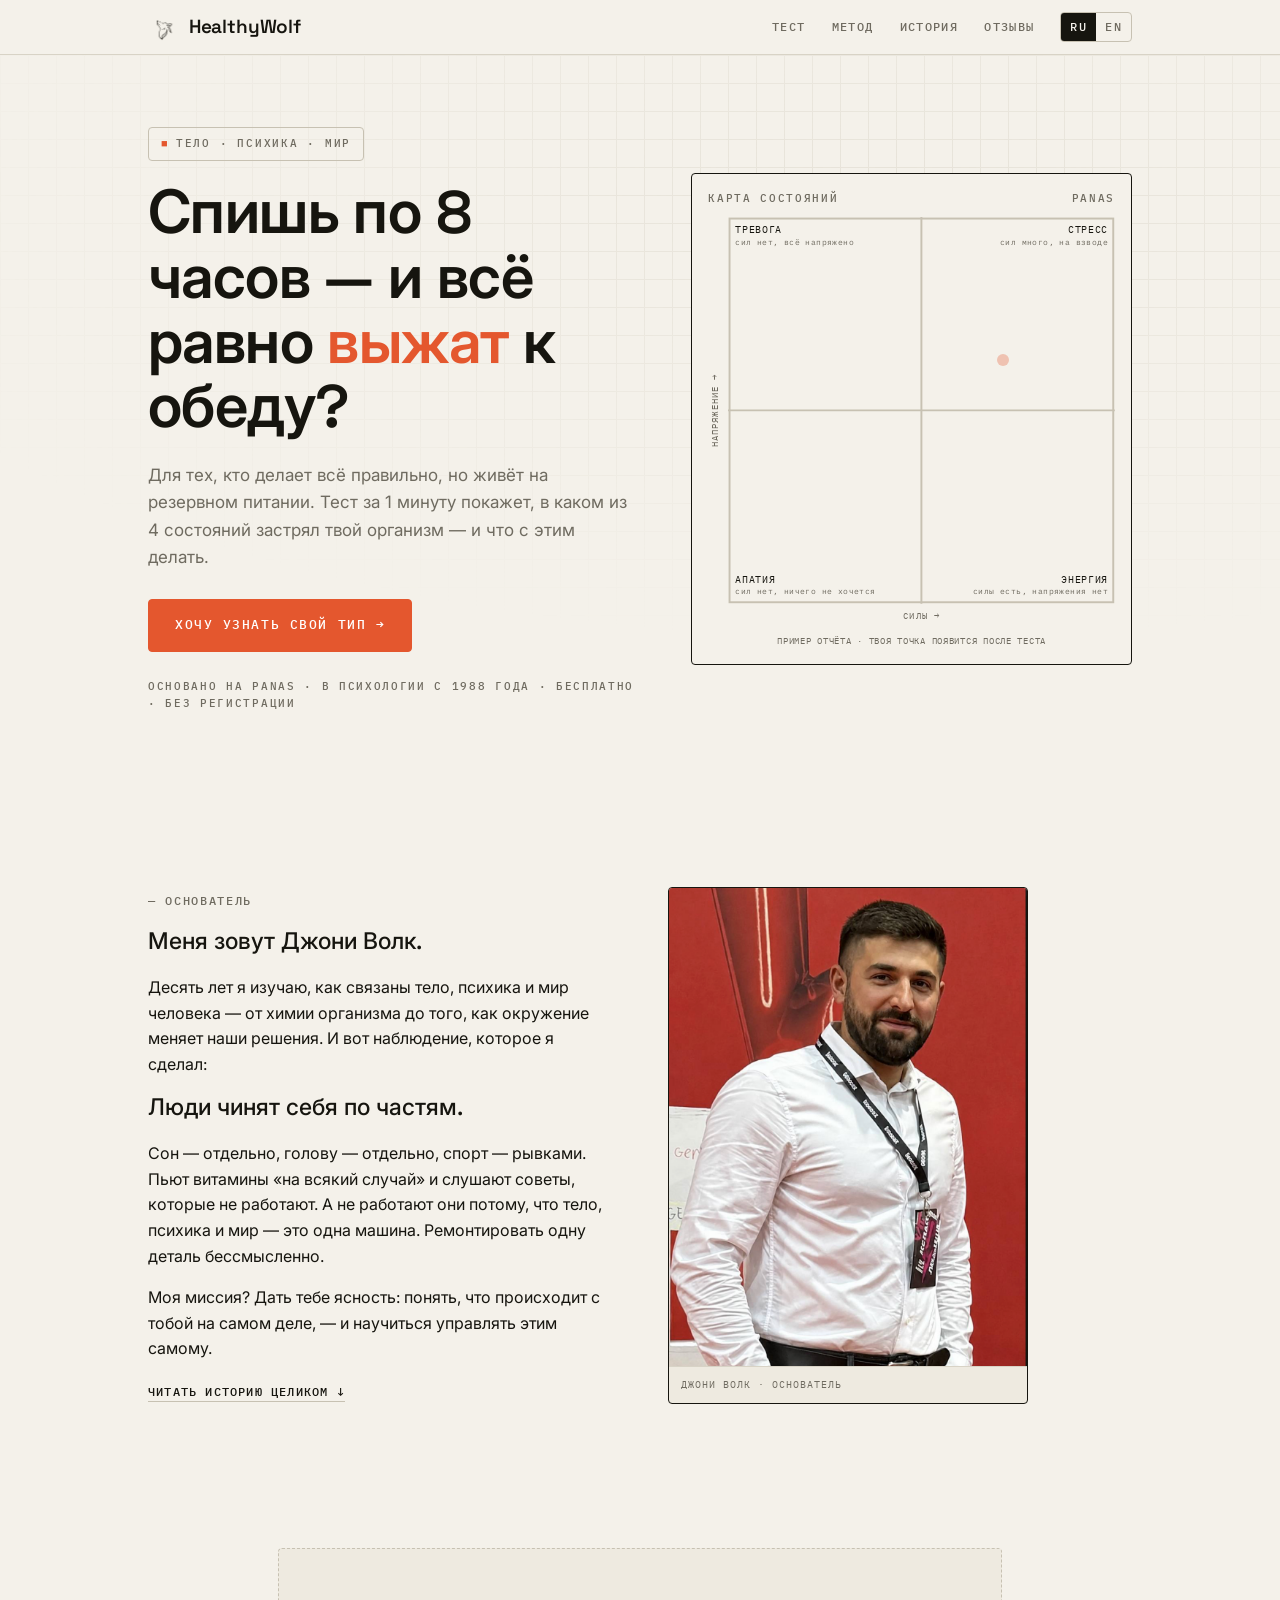
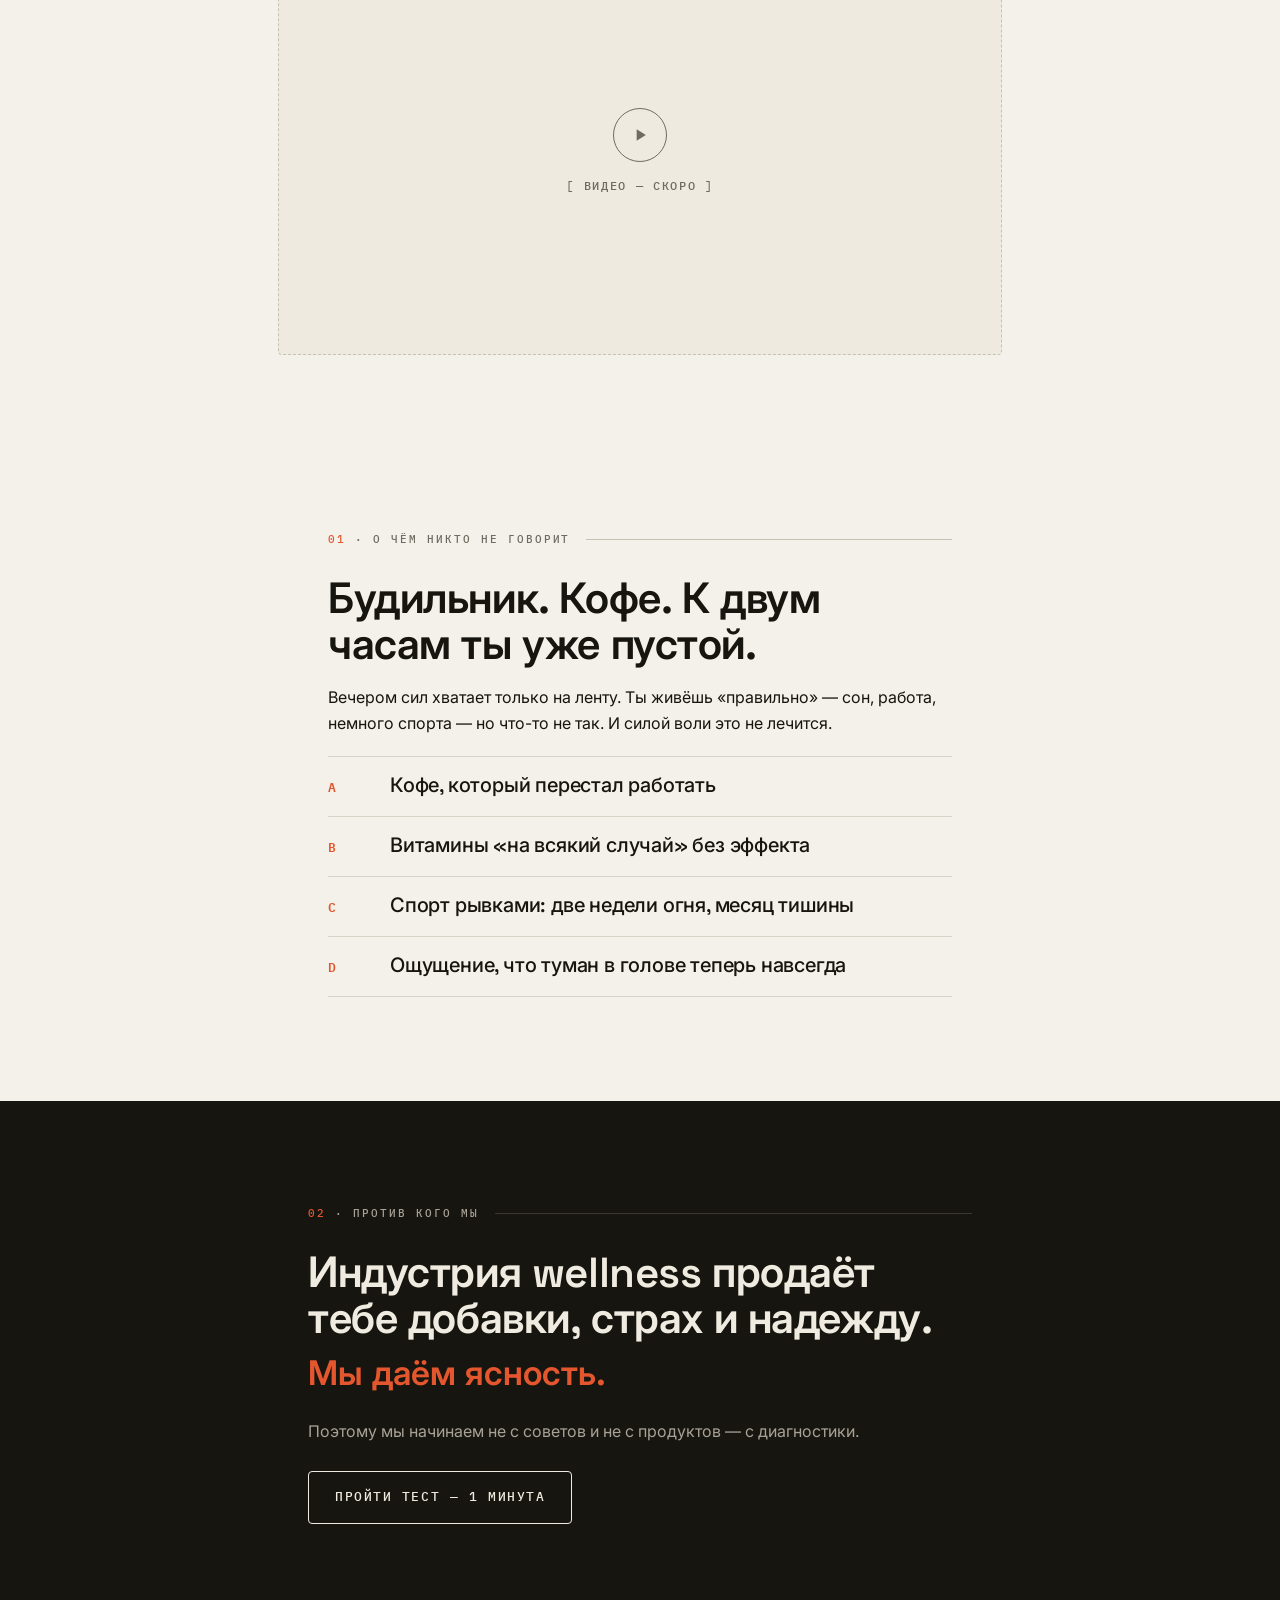
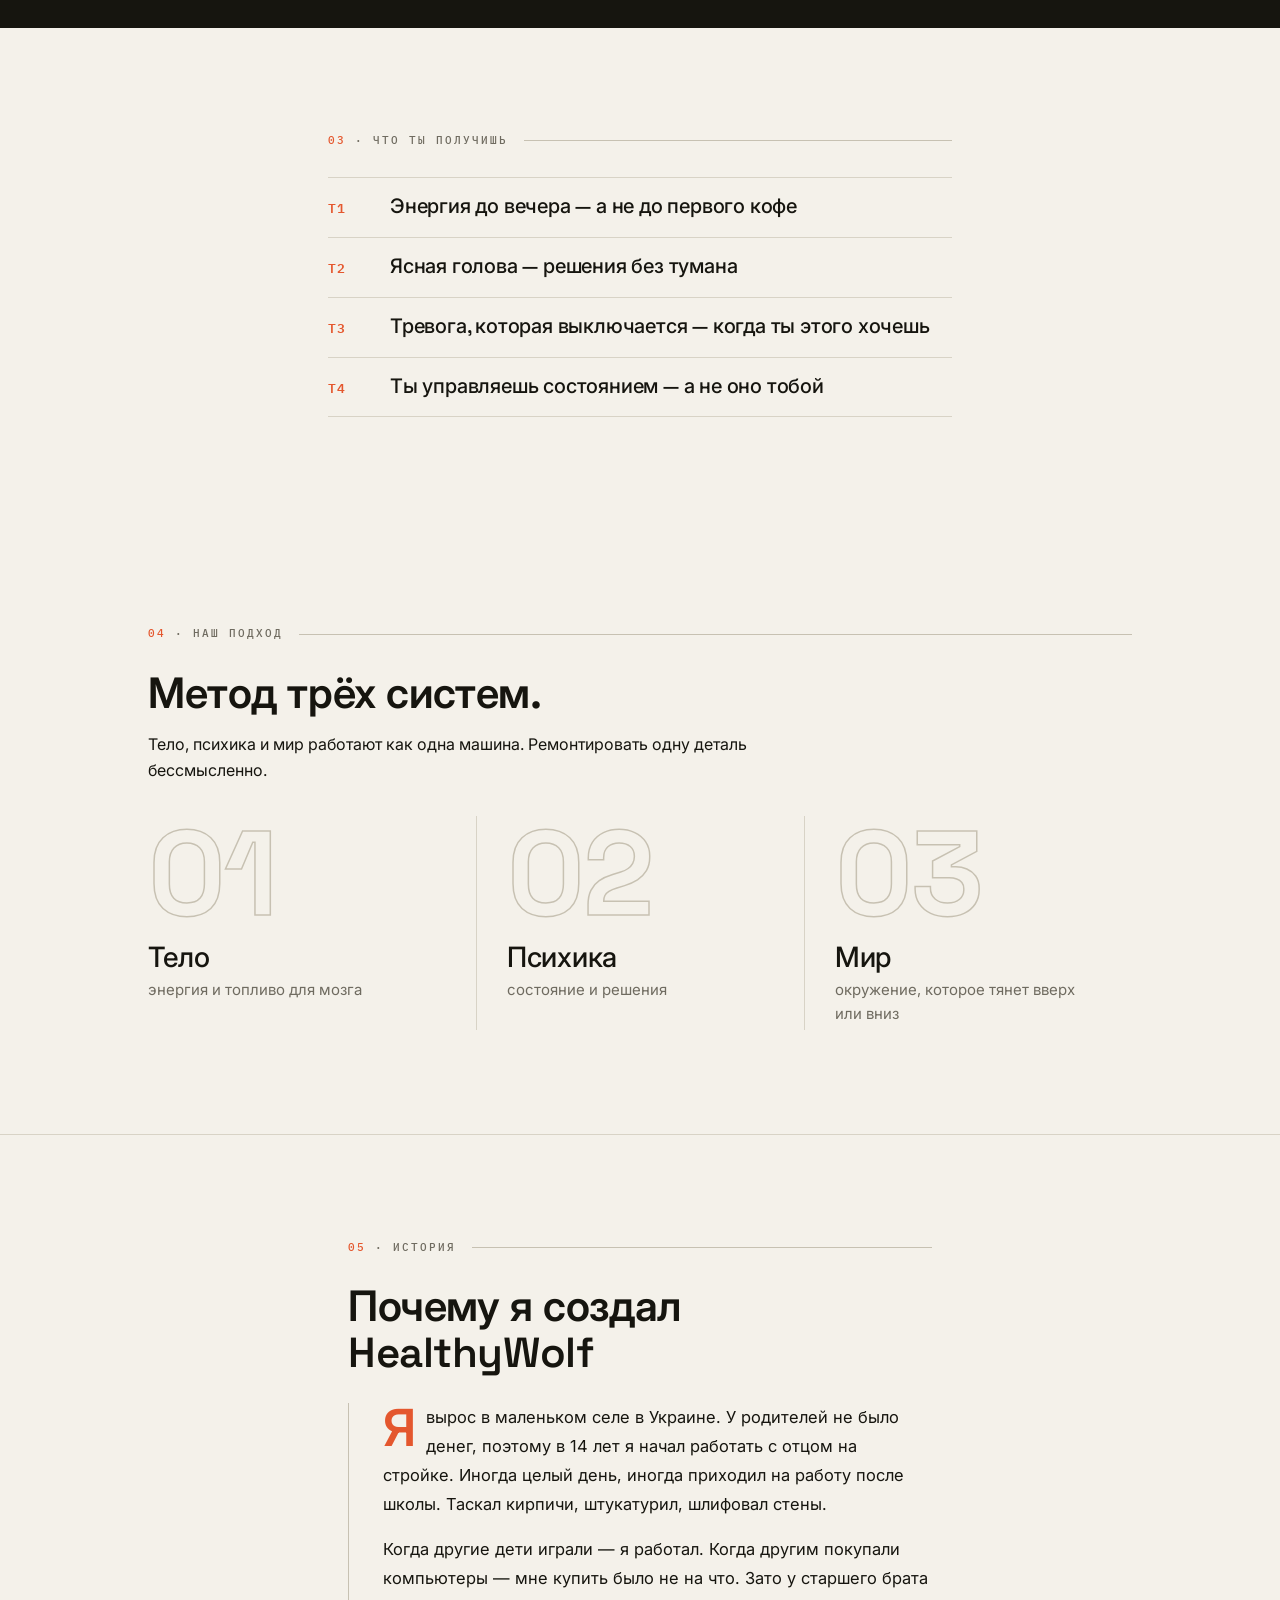
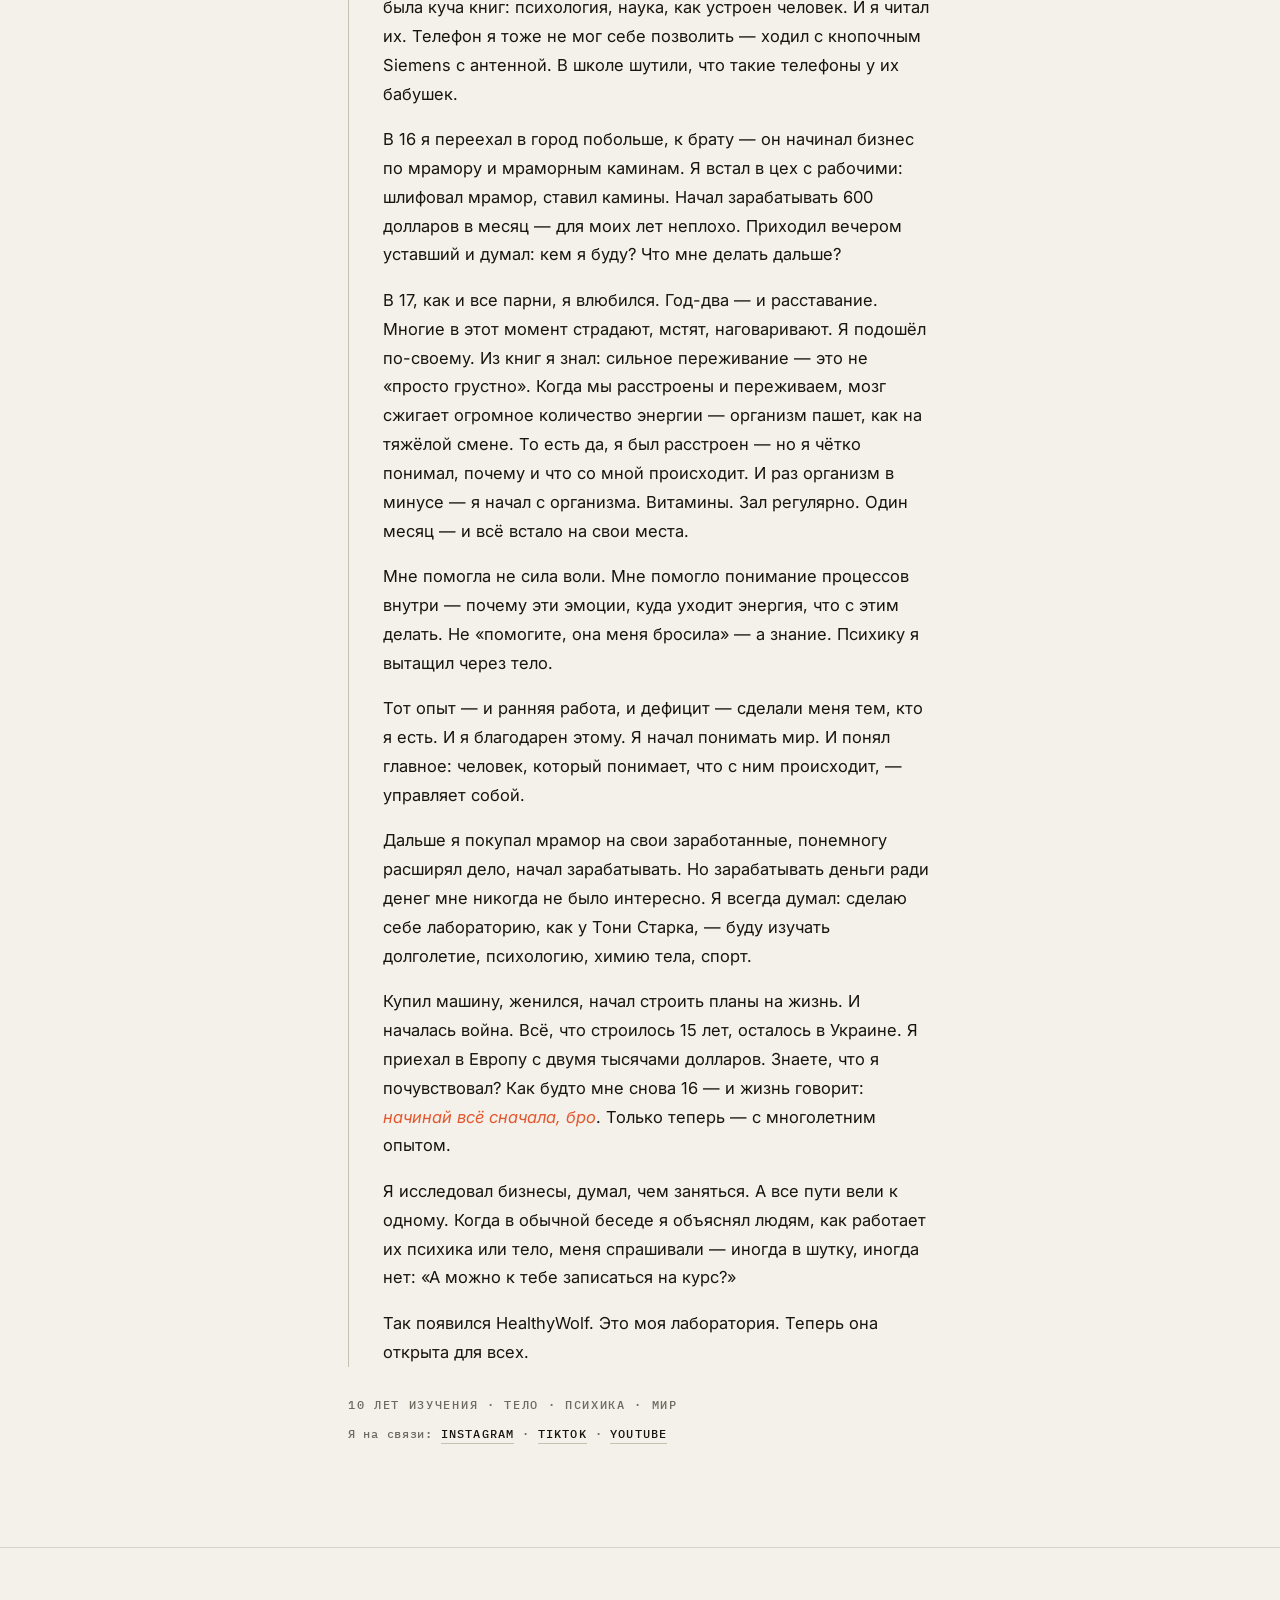
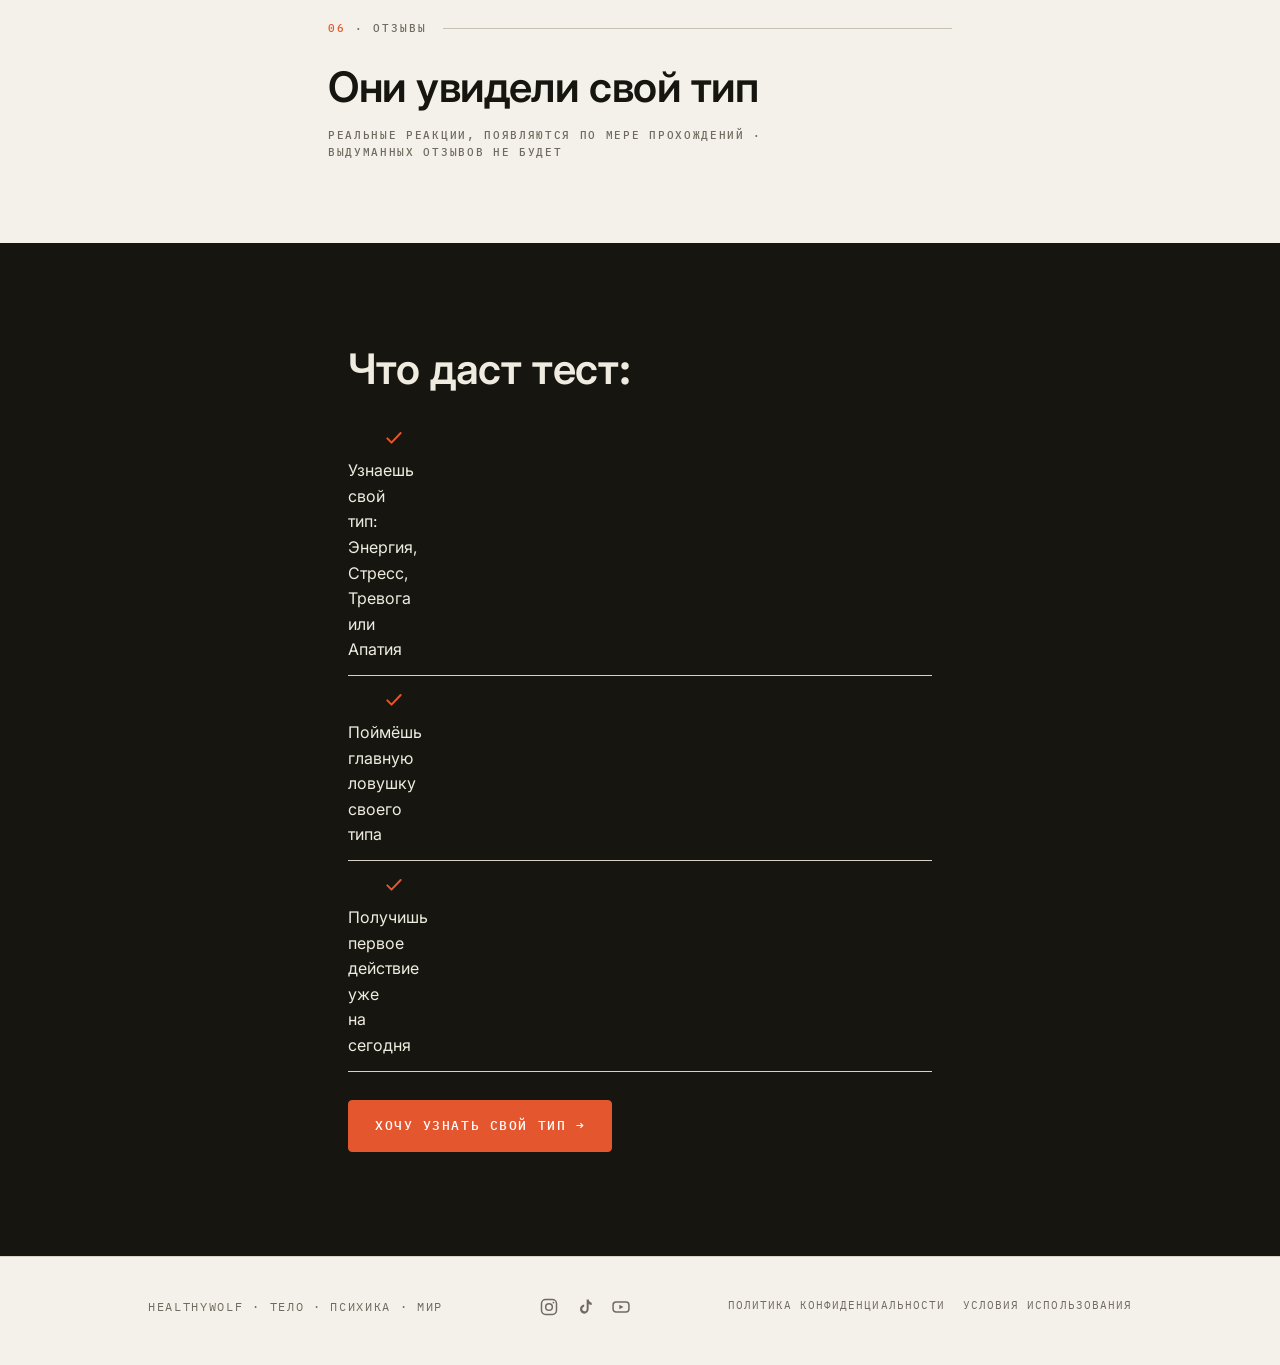
==== commit d6148d7c: "Фирменный лого волка везде + фикс фото основателя и мобильной вёрстки Логотип: - Заменил самодельную" ====
--- a/index.html
+++ b/index.html
@@ -24,8 +24,8 @@
 <meta name="twitter:description" content="Тело, психика и мир — одна машина. Бесплатный тест на основе PANAS покажет твой тип.">
 <meta name="twitter:image" content="https://myhealthywolf.com/assets/og.png">
 <meta name="theme-color" content="#F4F1EA">
-<link rel="icon" href="/assets/favicon.svg" type="image/svg+xml">
-<link rel="apple-touch-icon" href="/assets/favicon.svg">
+<link rel="icon" href="/assets/favicon.ico" sizes="any">
+<link rel="apple-touch-icon" href="/assets/apple-touch-icon.png">
 <link rel="preconnect" href="https://fonts.googleapis.com">
 <link rel="preconnect" href="https://fonts.gstatic.com" crossorigin>
 <link href="https://fonts.googleapis.com/css2?family=IBM+Plex+Mono:wght@400;500;600&family=Inter:wght@400;500;600&family=Space+Grotesk:wght@500;600;700&display=swap" rel="stylesheet">
@@ -40,10 +40,7 @@
 <header class="nav">
   <div class="nav__in">
     <a class="brand" href="/" aria-label="HealthyWolf — на главную">
-      <svg viewBox="0 0 48 48" fill="none" stroke="currentColor" stroke-width="2.1" stroke-linejoin="round" stroke-linecap="round" aria-hidden="true">
-        <path d="M9 8 L18 19 L24 15 L30 19 L39 8 L36 23 L32 32 L24 41 L16 32 L12 23 Z"/>
-        <path d="M17 24 L21.5 26"/><path d="M31 24 L26.5 26"/><path d="M21 34 L24 37 L27 34"/>
-      </svg>
+      <img class="brand__ico" src="/assets/wolf-ink.png" alt="" width="30" height="27">
       <span class="brand__name">Healthy<b>Wolf</b></span>
     </a>
     <button class="burger" aria-label="Меню" aria-expanded="false"><span></span></button>
--- a/assets/lab.css
+++ b/assets/lab.css
@@ -162,6 +162,13 @@
 .btn--sm { padding: 11px 18px; font-size: 12px; }
 .btn--block { display: flex; width: 100%; justify-content: center; }
 
+/* на мобиле основные CTA — на всю ширину (отступы 20px даёт .wrap) */
+@media (max-width: 480px) {
+  .btn:not(.btn--sm) { width: 100%; justify-content: center; }
+  .hero__cta { width: 100%; }
+  .result__actions { flex-direction: column; }
+}
+
 /* текст-ссылка со стрелкой */
 .tlink {
   font-family: var(--mono);
@@ -186,7 +193,7 @@
 }
 .nav__in { max-width: var(--maxw); margin: 0 auto; padding: 12px var(--pad); display: flex; align-items: center; justify-content: space-between; gap: 16px; }
 .brand { display: inline-flex; align-items: center; gap: 10px; text-decoration: none; color: var(--ink); }
-.brand svg { width: 30px; height: 30px; display: block; }
+.brand__ico { height: 28px; width: auto; display: block; }
 .brand__name { font-family: var(--display); font-weight: 600; font-size: 19px; letter-spacing: -0.01em; }
 .brand__name b { font-weight: 600; }
 
@@ -280,17 +287,22 @@
 
 /* -------- 2 колонки (интро основателя, «сейчас/обычно») -------- */
 .cols2 { display: grid; grid-template-columns: 1fr 1fr; gap: clamp(28px, 5vw, 56px); align-items: center; }
-@media (max-width: 800px) { .cols2 { grid-template-columns: 1fr; } .cols2.rev > *:first-child { order: 2; } }
+@media (max-width: 800px) {
+  .cols2 { grid-template-columns: 1fr; }
+  .cols2.rev > *:first-child { order: 2; }
+  /* на мобиле портрет основателя компактный и по центру колонки */
+  .cols2 .photo { max-width: 280px; }
+}
 
 .lead {
   font-family: var(--display); font-weight: 500; font-size: clamp(19px, 3vw, 23px);
   line-height: 1.3; color: var(--ink); margin: 0 0 18px; max-width: 26ch;
 }
 
-/* фото в рамке (разрешённая «коробка») */
-.photo { border: 1px solid var(--ink); border-radius: var(--radius); overflow: hidden; background: var(--paper-2); }
-.photo img { width: 100%; aspect-ratio: 3 / 4; object-fit: cover; object-position: 50% 12%; }
-.photo__cap { font-family: var(--mono); font-size: 10.5px; letter-spacing: 0.14em; text-transform: uppercase; color: var(--ink-2); padding: 10px 12px; border-top: 1px solid var(--line); }
+/* фото в рамке (разрешённая «коробка») — портрет «голова и плечи» */
+.photo { border: 1px solid var(--ink); border-radius: var(--radius); overflow: hidden; background: var(--paper-2); max-width: 360px; margin-inline: auto; }
+.photo img { width: 100%; height: auto; aspect-ratio: 3 / 4; object-fit: cover; object-position: 50% 15%; display: block; }
+.photo__cap { font-family: var(--mono); font-size: 10px; letter-spacing: 0.1em; text-transform: uppercase; color: var(--ink-2); padding: 10px 12px; border-top: 1px solid var(--line); white-space: nowrap; overflow: hidden; text-overflow: ellipsis; }
 
 /* -------- слот под видео -------- */
 .videoslot {
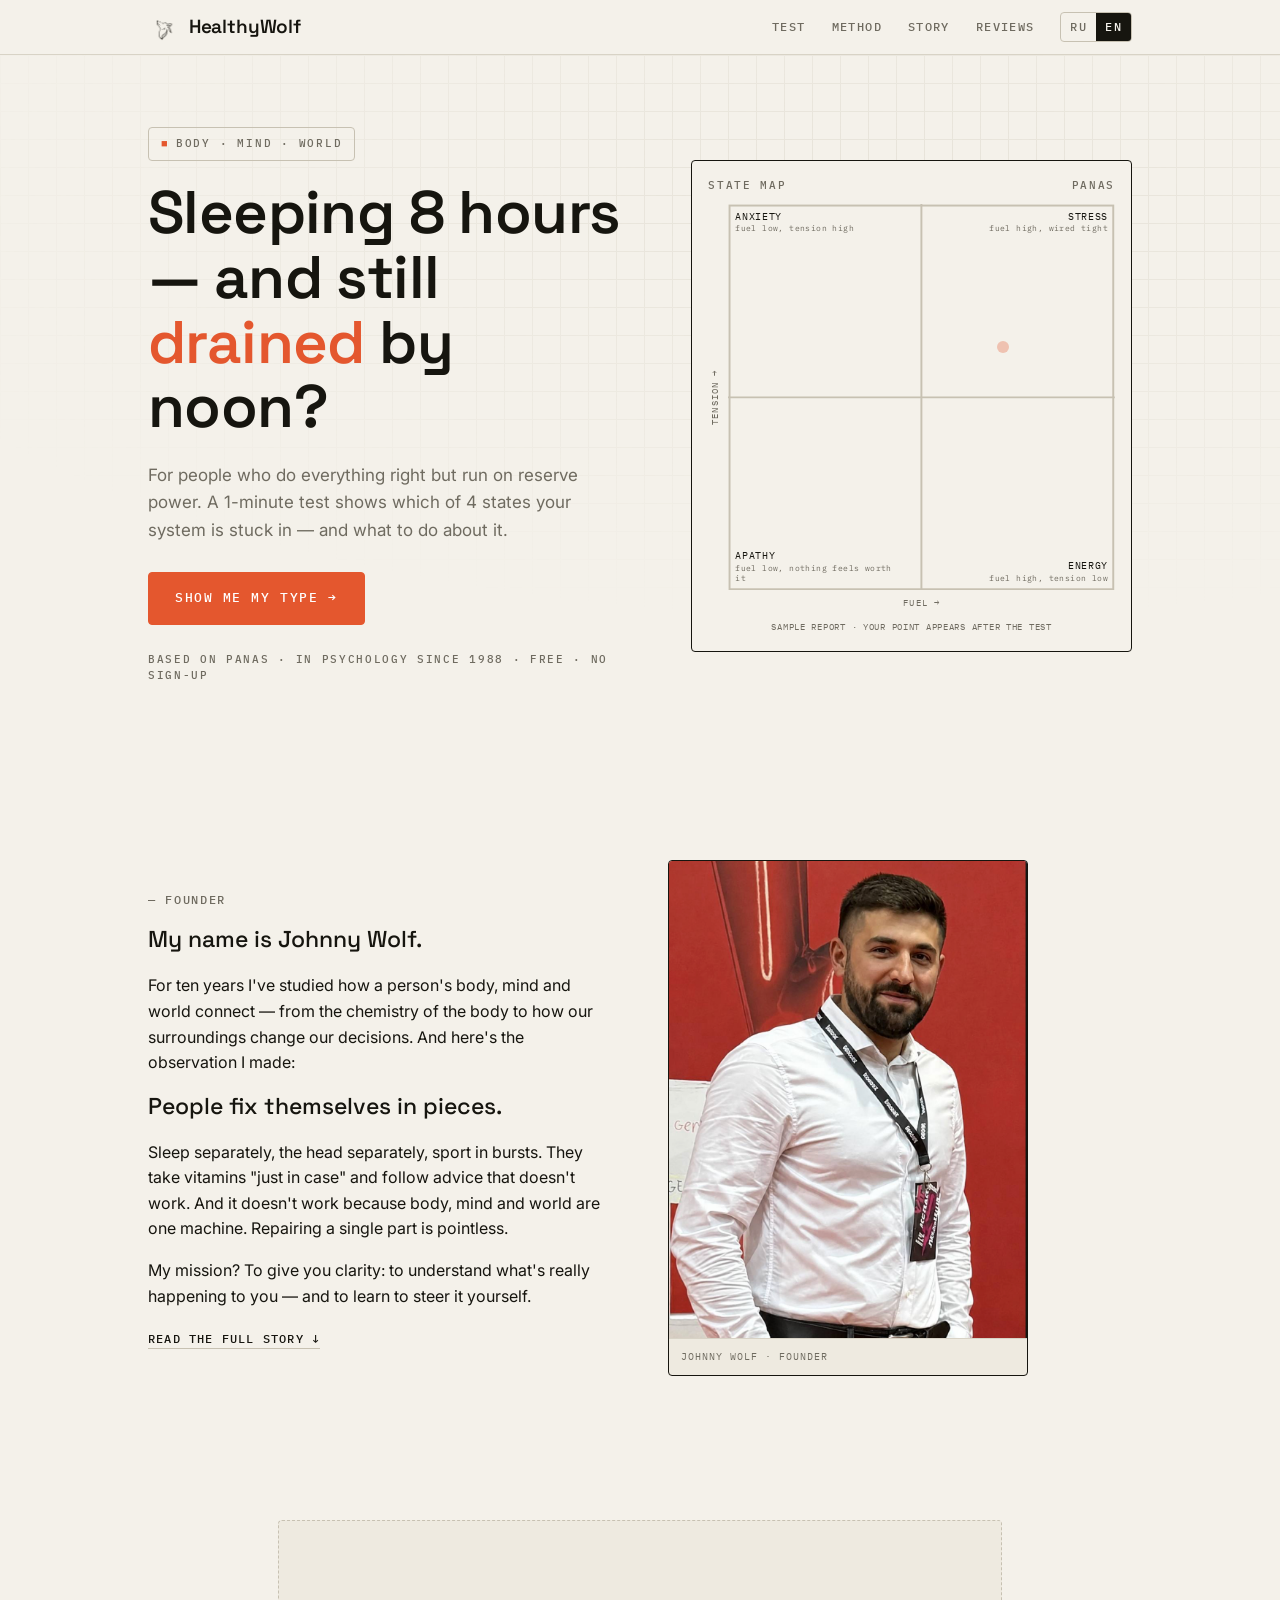
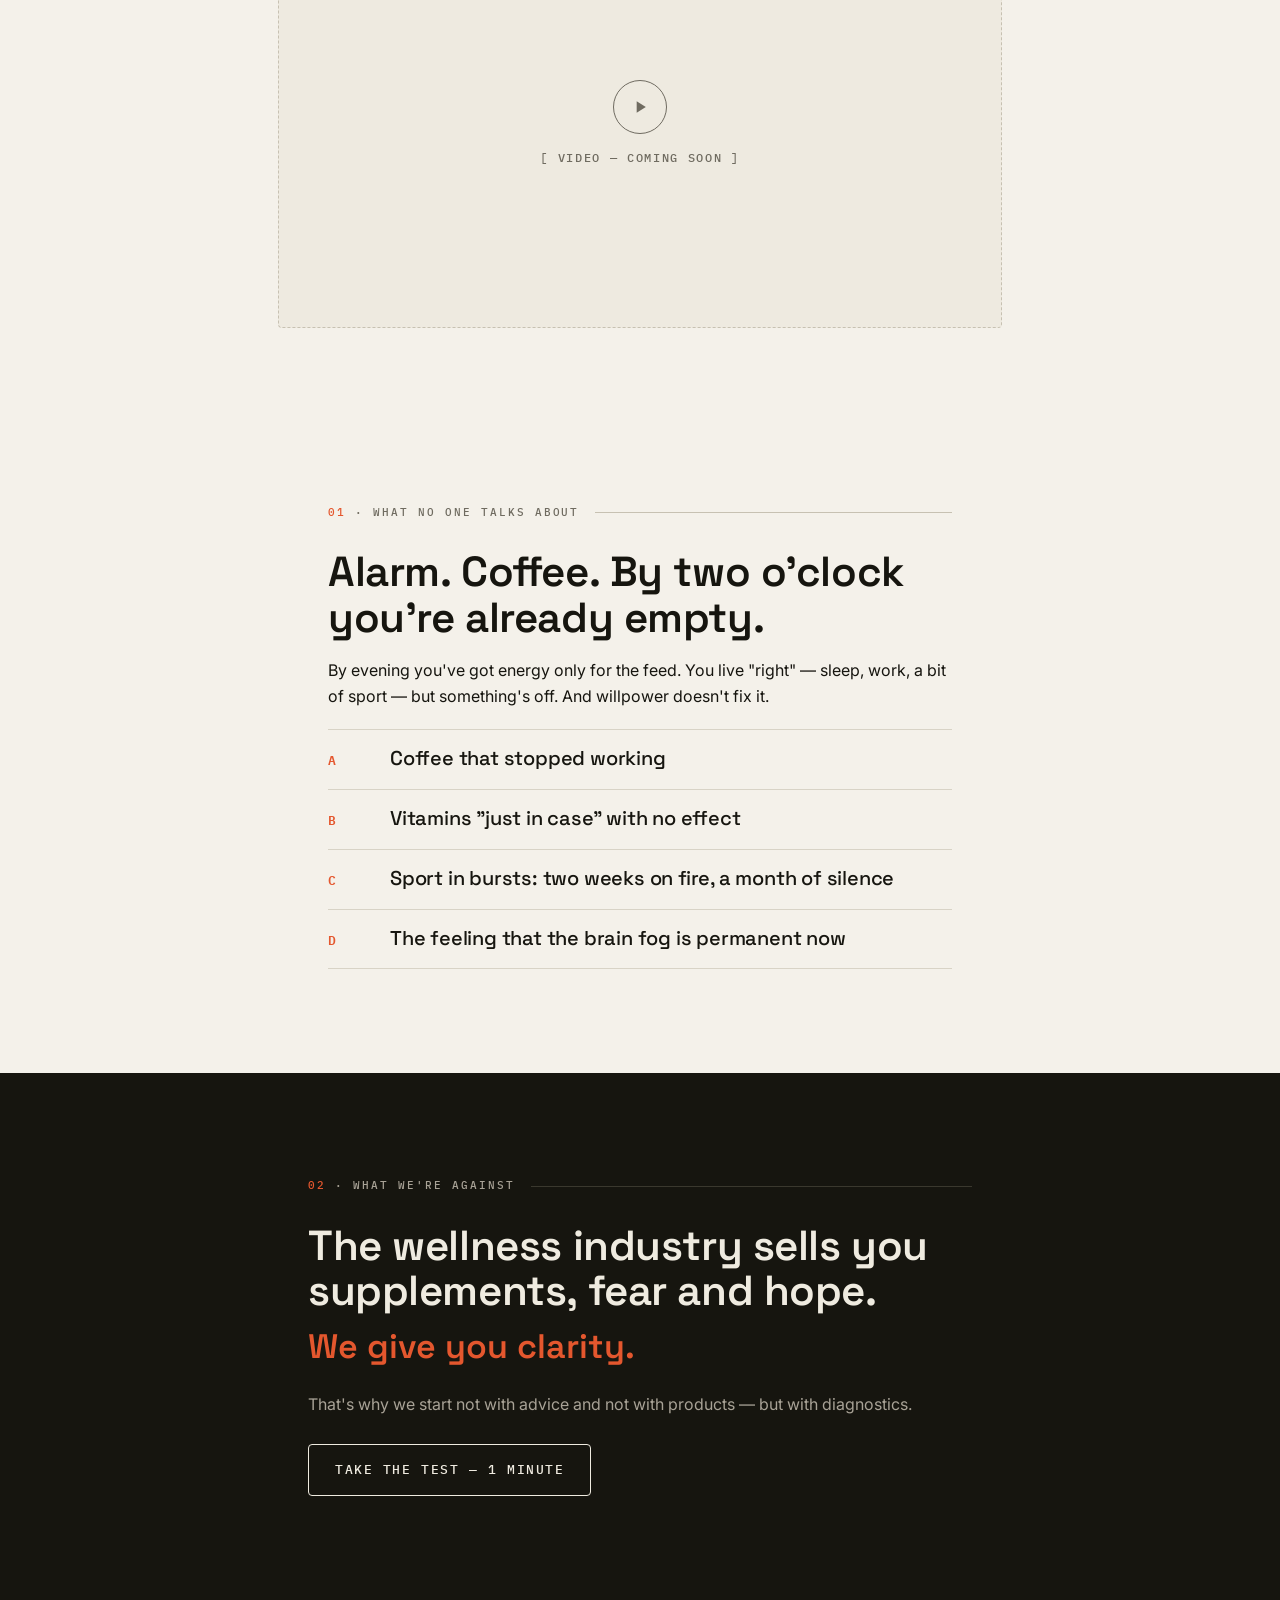
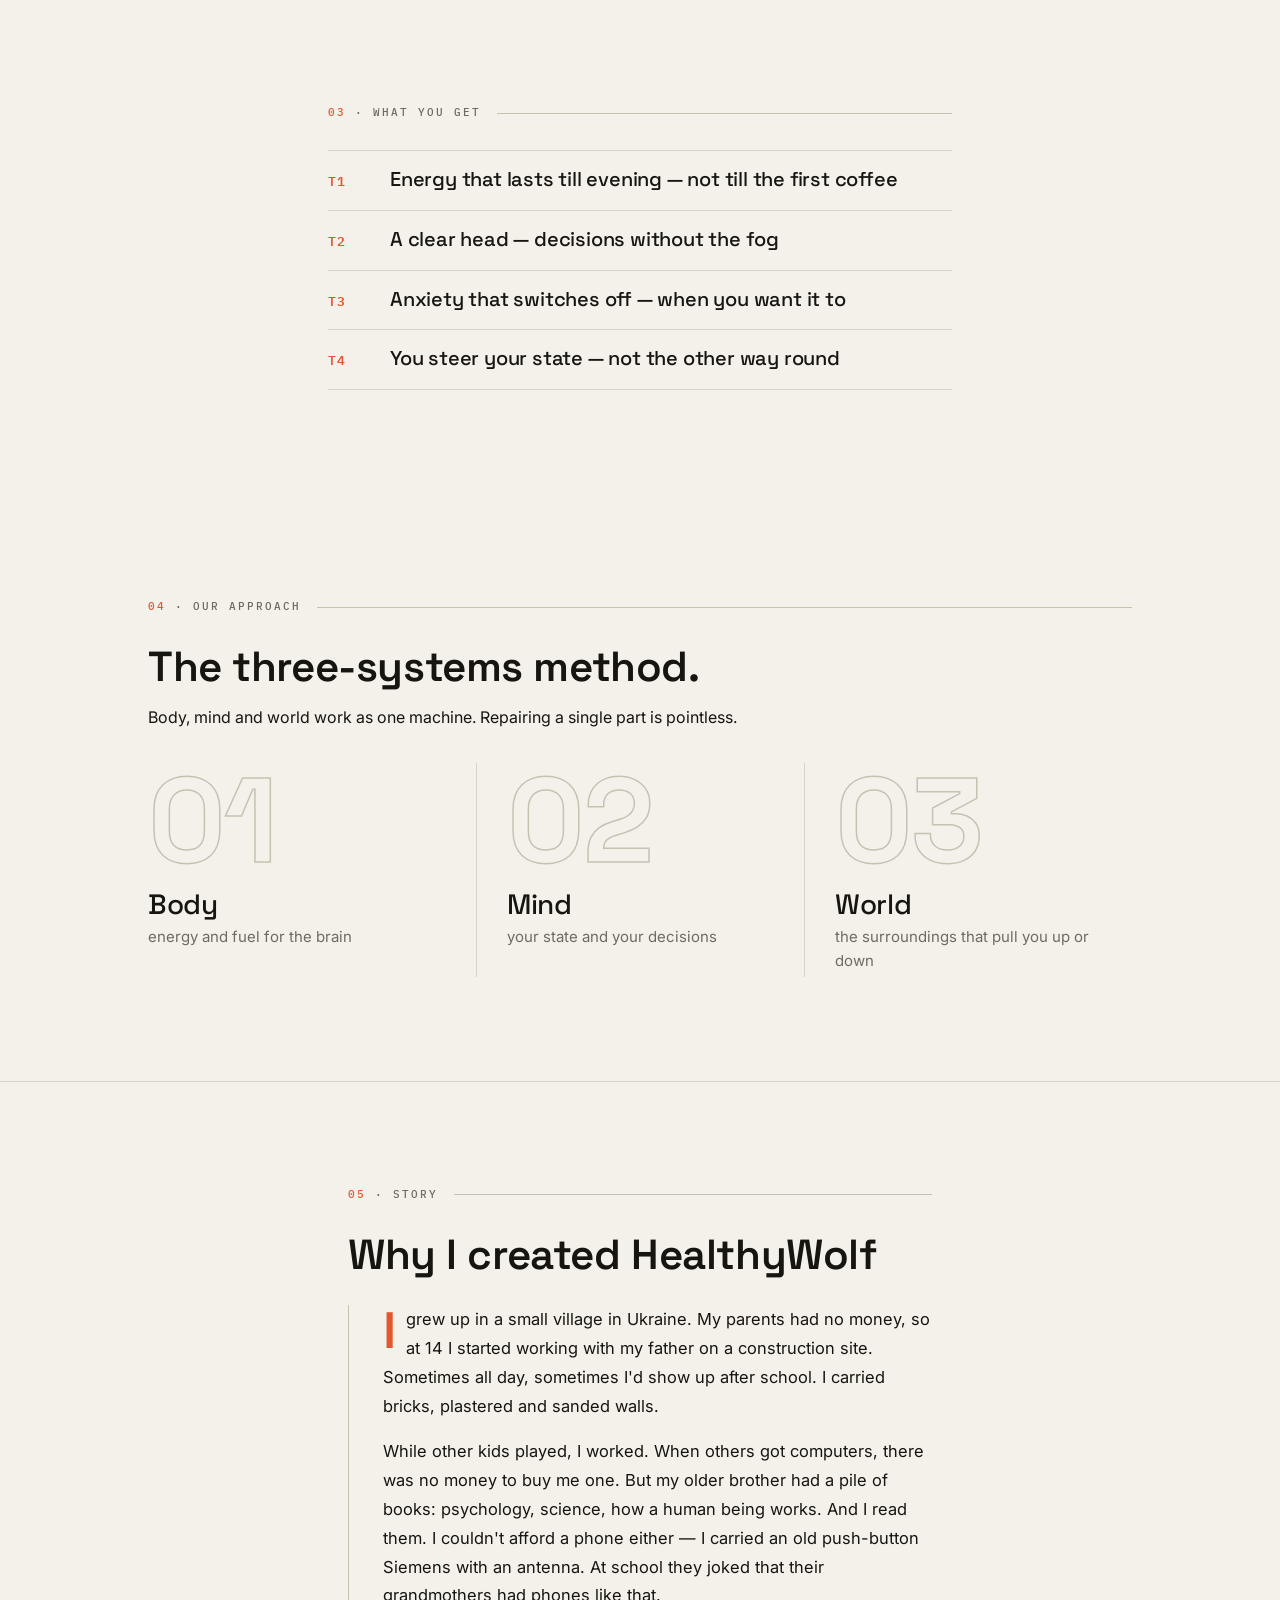
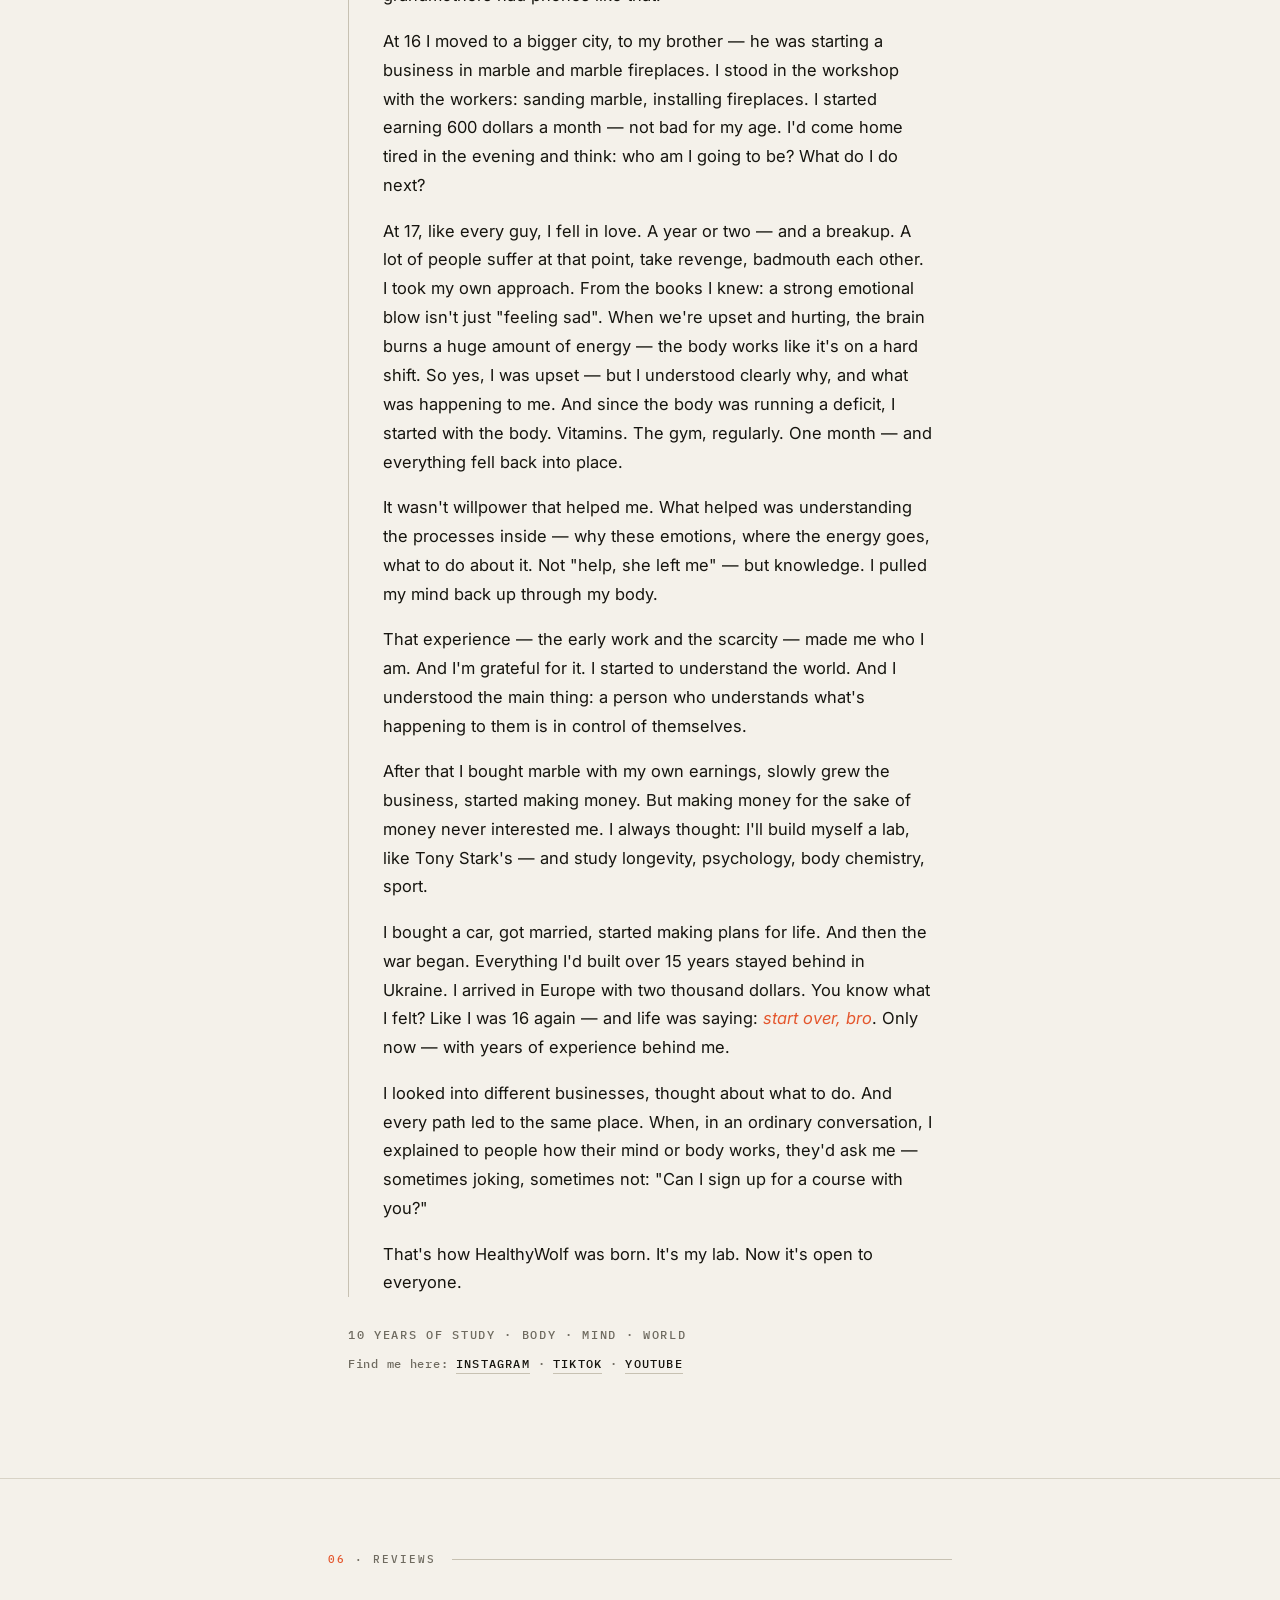
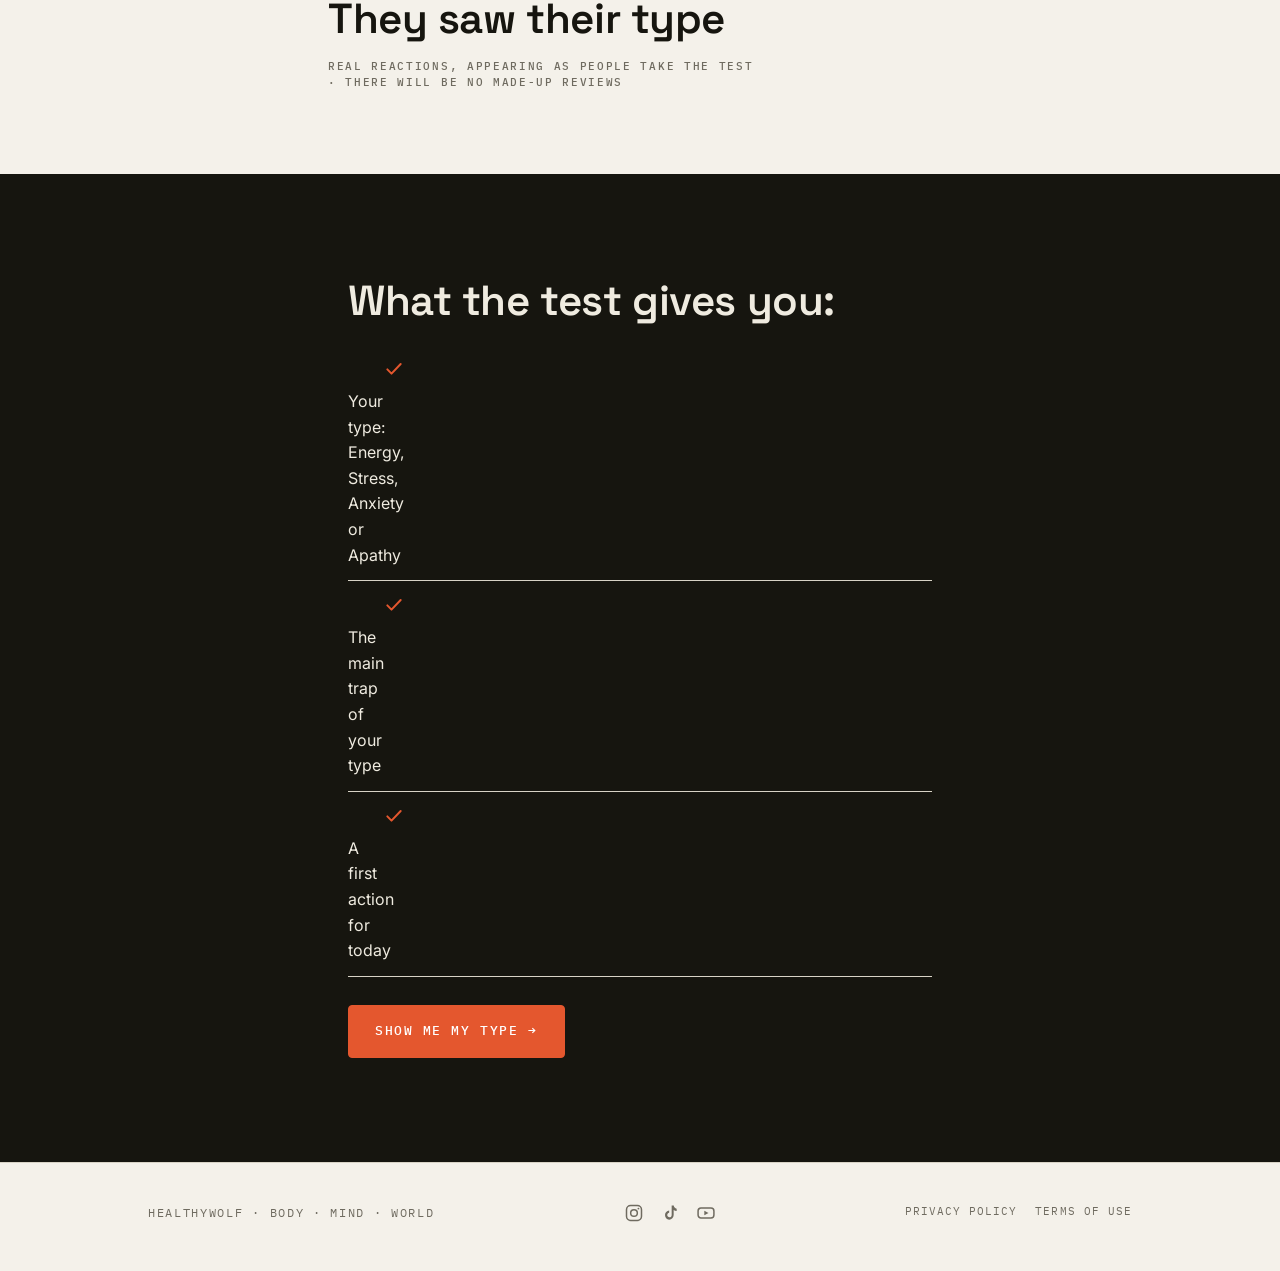
==== commit 4b83f9ab: "Английский язык по умолчанию: новый посетитель корня → /en/ - Лёгкий редирект на / отправляет новых " ====
--- a/index.html
+++ b/index.html
@@ -3,12 +3,24 @@
 <head>
 <meta charset="utf-8">
 <meta name="viewport" content="width=device-width, initial-scale=1">
+<script>
+/* Язык по умолчанию — английский. Новый посетитель корня → /en/.
+   RU остаётся доступным: выбор языка запоминается в localStorage (hw_lang). */
+(function(){try{
+  var q=new URLSearchParams(location.search).get('lang');
+  if(q==='ru'||q==='en')localStorage.setItem('hw_lang',q);
+  var pref=localStorage.getItem('hw_lang');
+  if(pref==='ru'){ if(location.search) history.replaceState({},'','/'); return; }
+  location.replace('/en/');
+}catch(e){ location.replace('/en/'); }})();
+</script>
+<noscript><meta http-equiv="refresh" content="0; url=/en/"></noscript>
 <title>HealthyWolf — тело, психика, мир. Тест состояния за 1 минуту</title>
 <meta name="description" content="Спишь по 8 часов и всё равно выжат? Бесплатный тест на основе PANAS за 1 минуту покажет, в каком из 4 состояний застрял твой организм — Энергия, Стресс, Тревога или Апатия — и что с этим делать.">
 <link rel="canonical" href="https://myhealthywolf.com/">
 <link rel="alternate" hreflang="ru" href="https://myhealthywolf.com/">
 <link rel="alternate" hreflang="en" href="https://myhealthywolf.com/en/">
-<link rel="alternate" hreflang="x-default" href="https://myhealthywolf.com/">
+<link rel="alternate" hreflang="x-default" href="https://myhealthywolf.com/en/">
 <!-- Open Graph -->
 <meta property="og:type" content="website">
 <meta property="og:site_name" content="HealthyWolf">
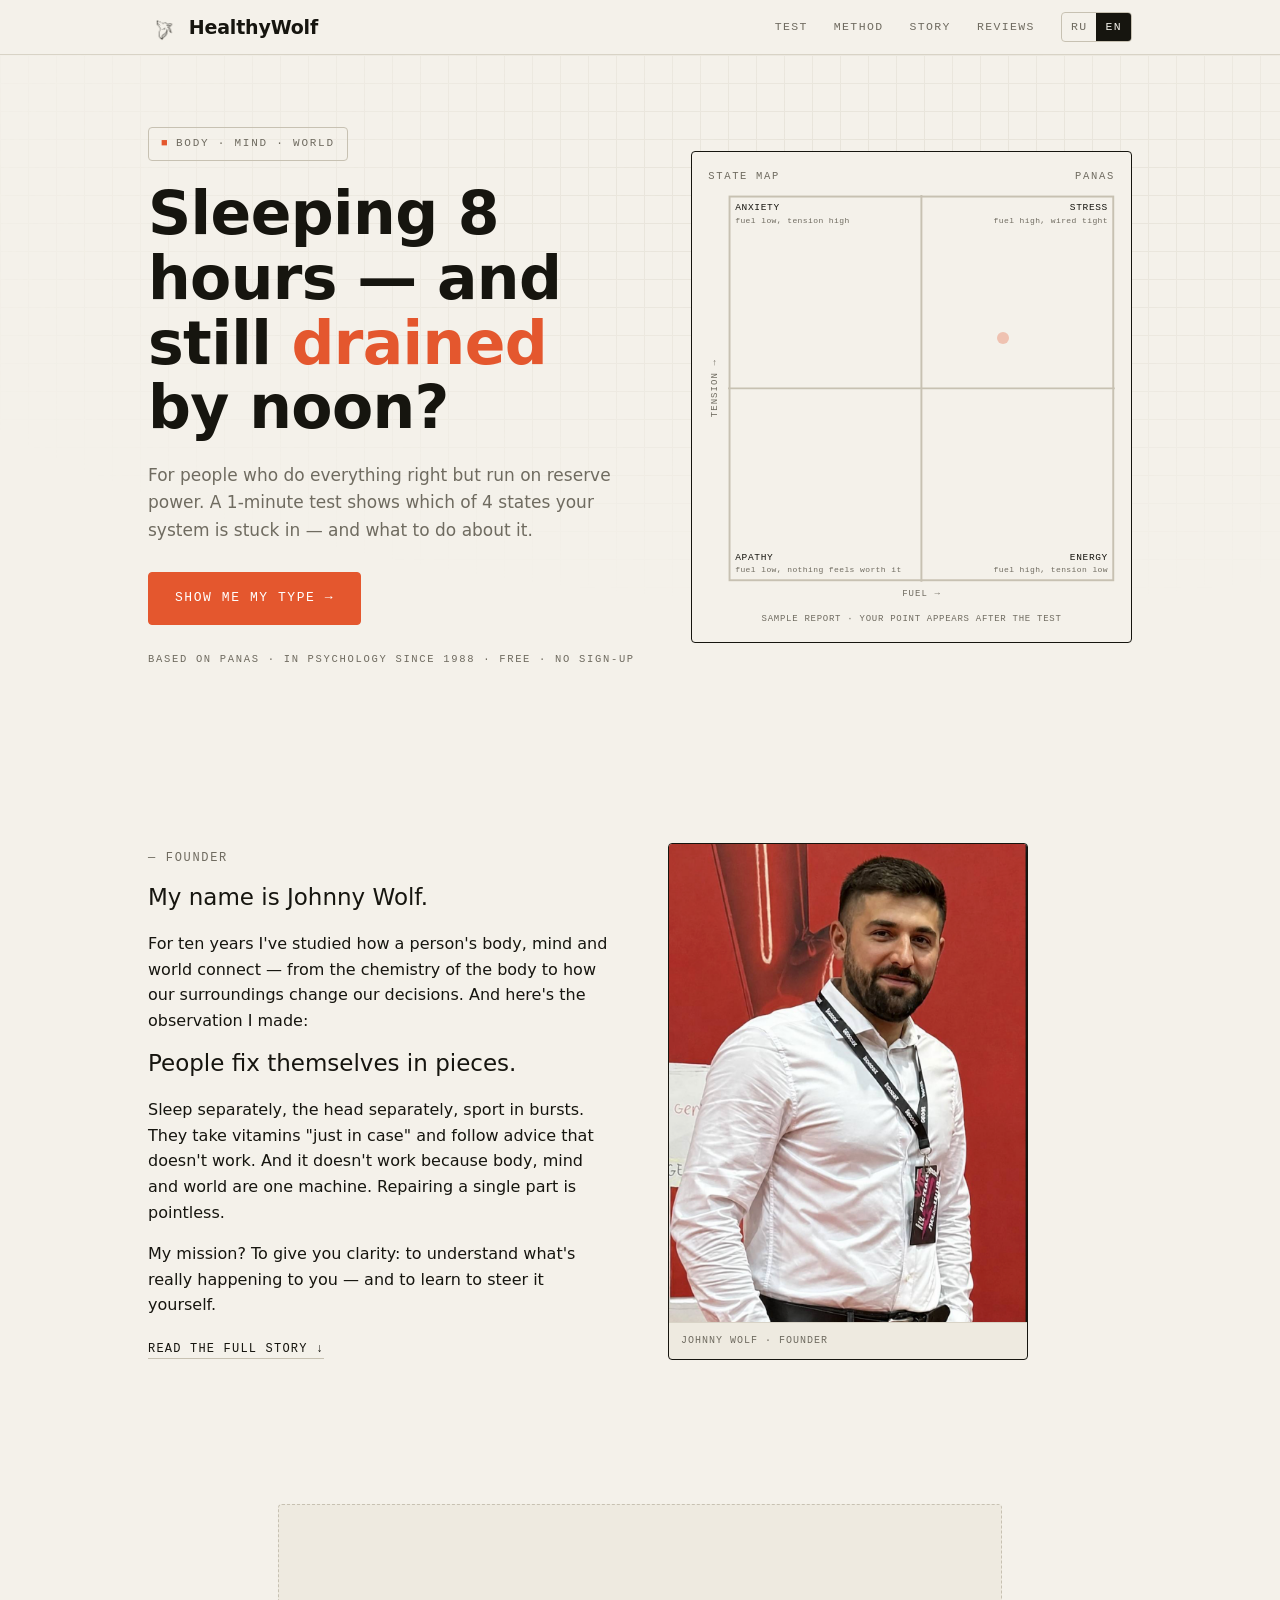
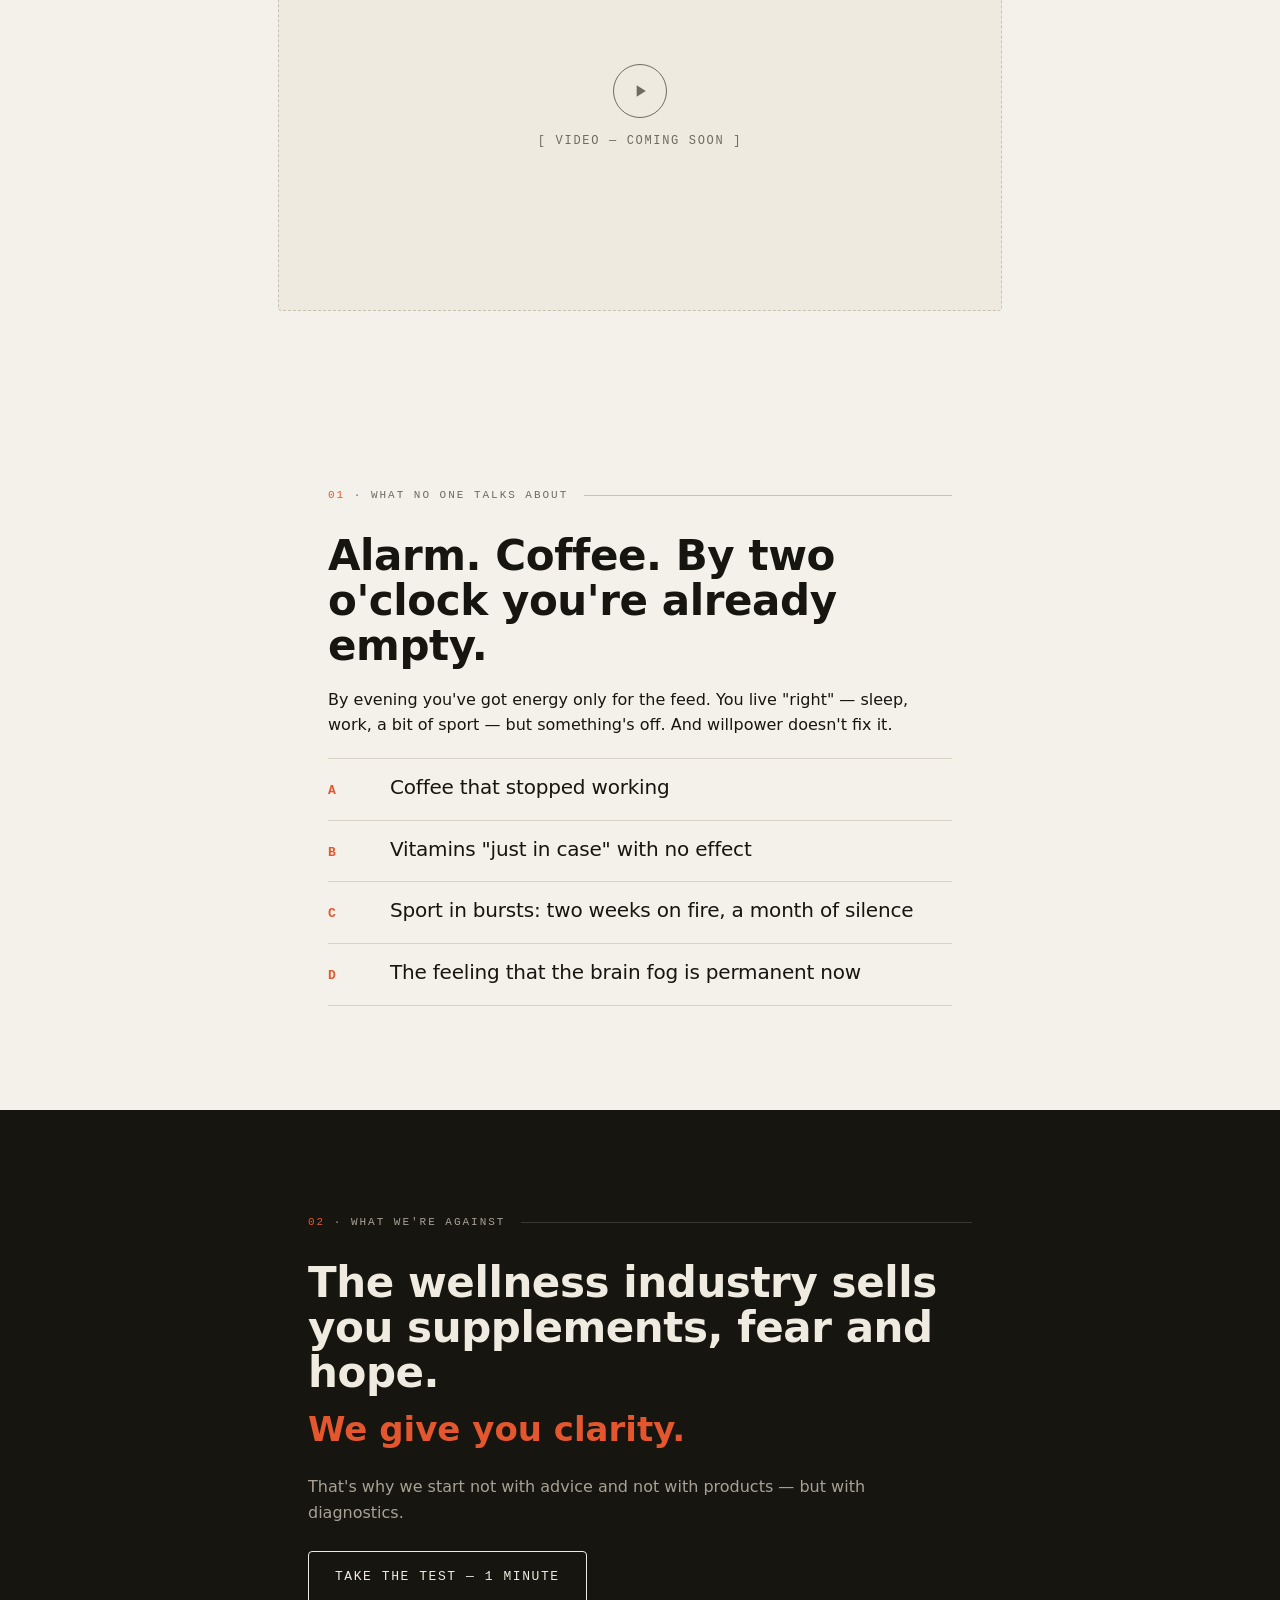
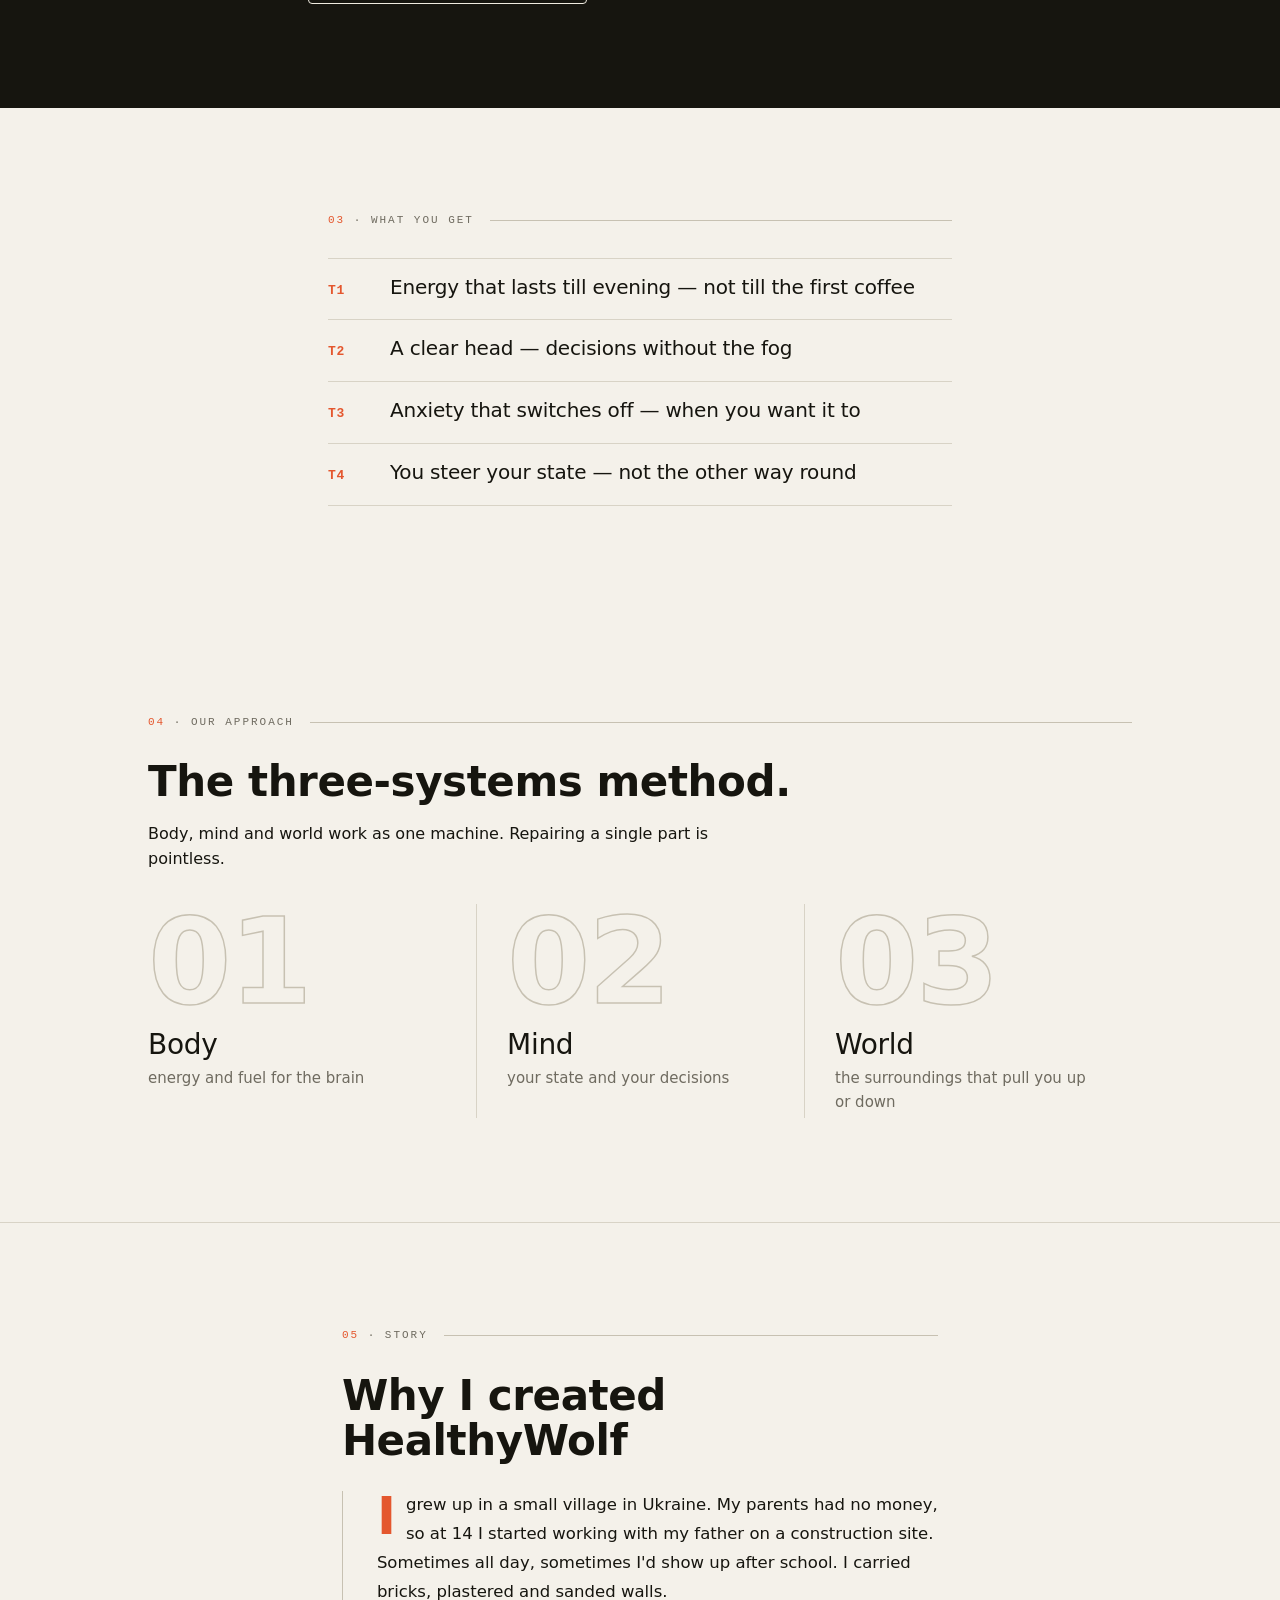
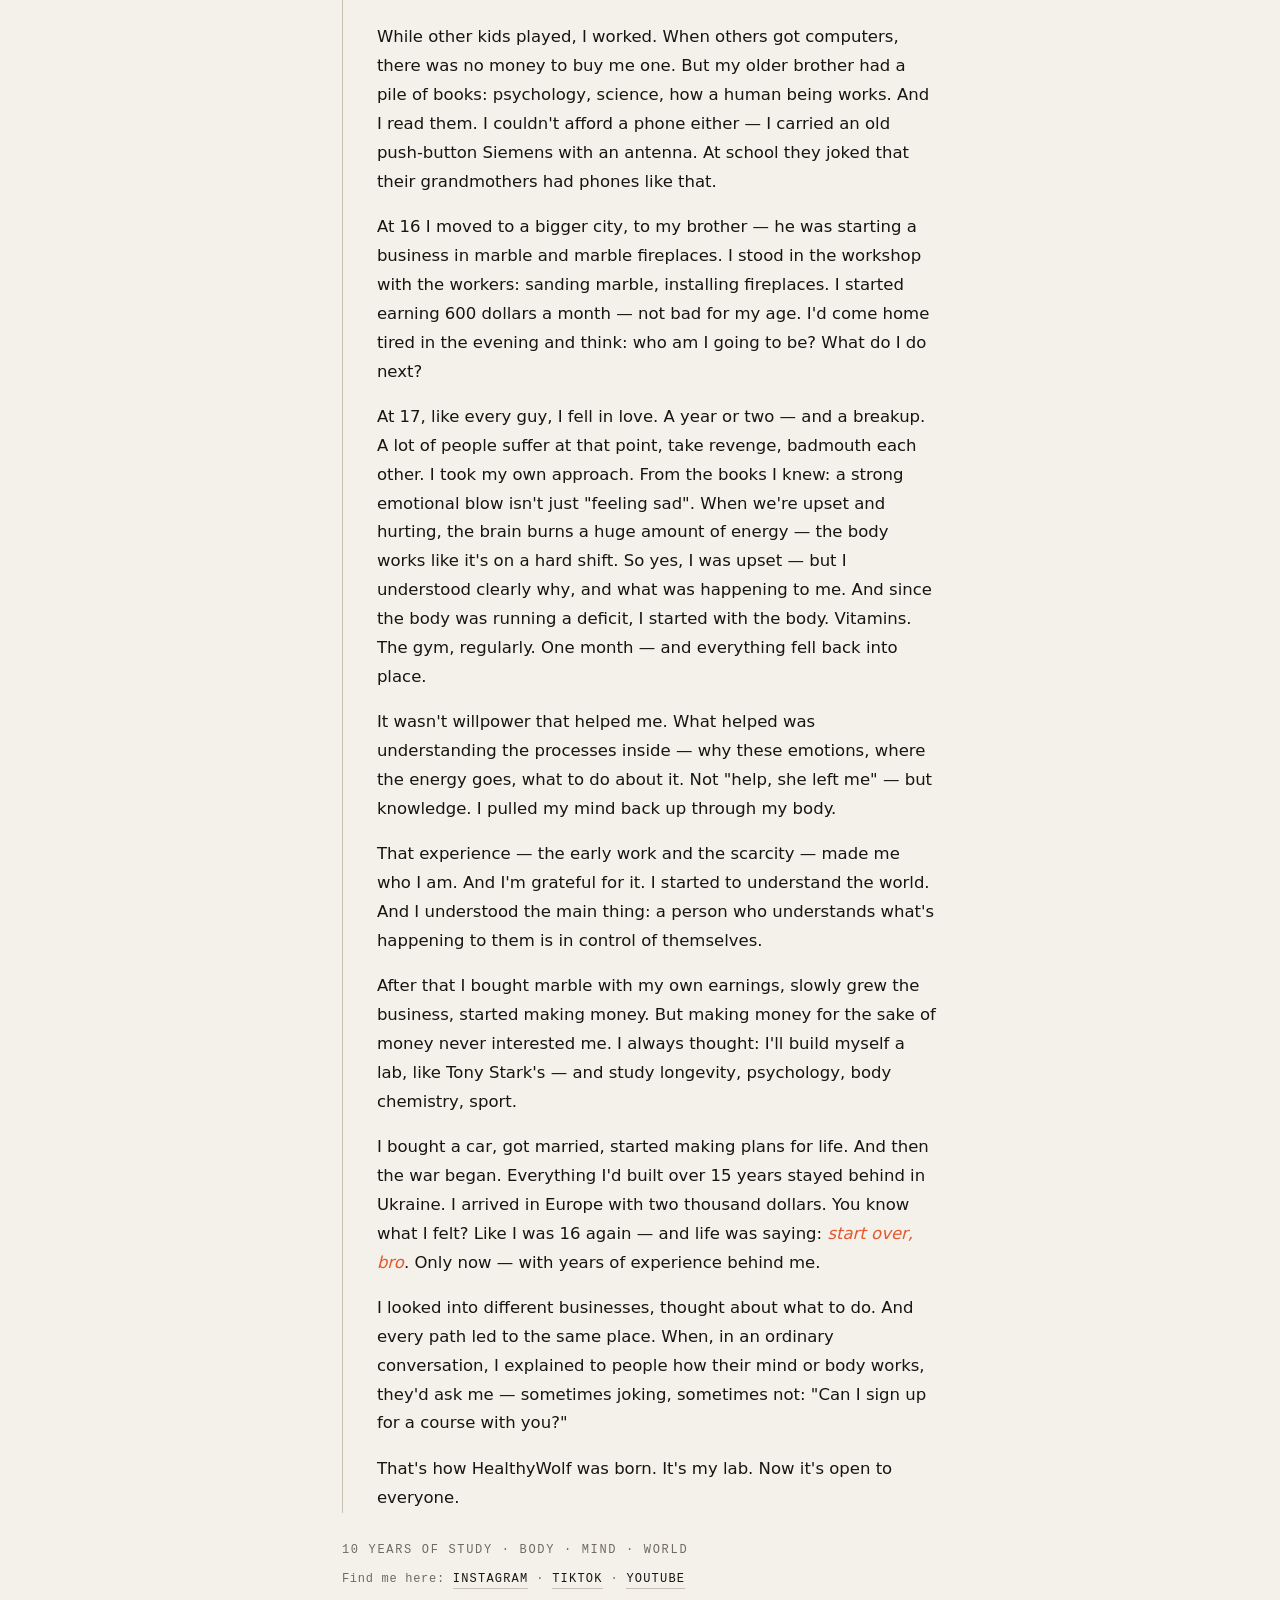
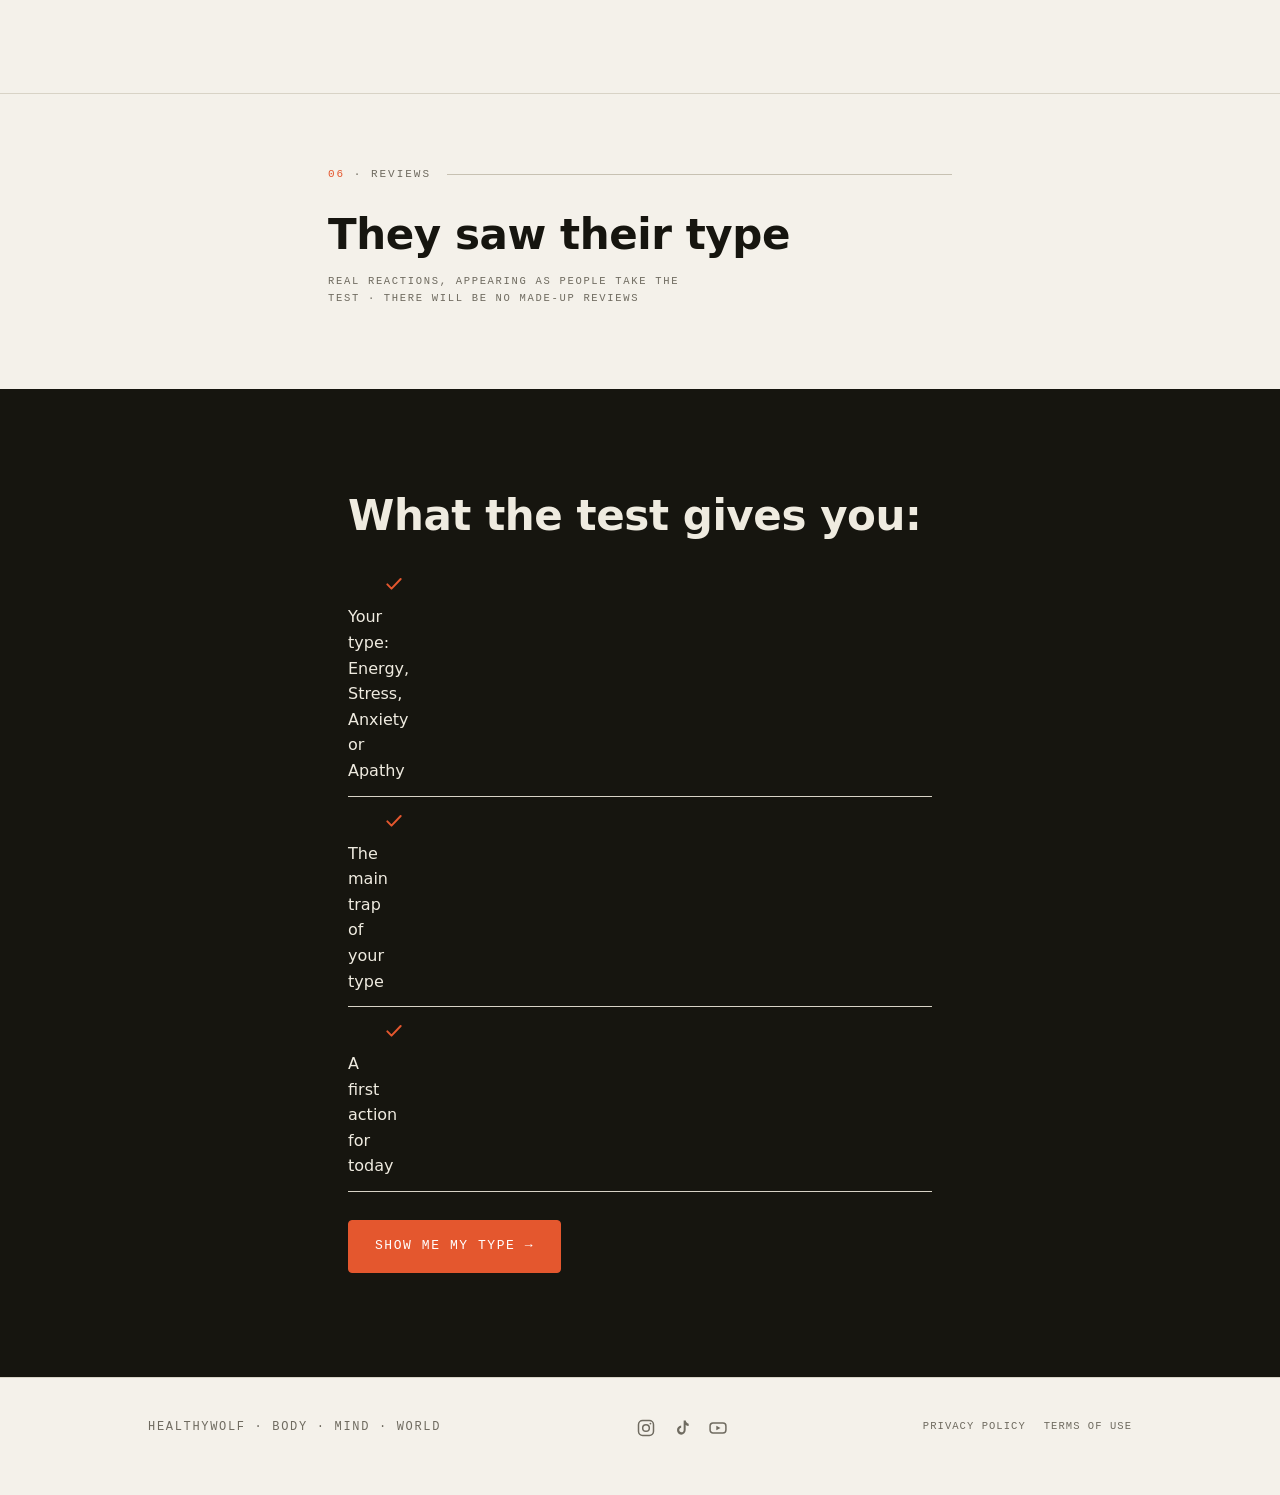
==== commit 5154e581: "Безопасность: CSP по хэшам скриптов + Referrer-Policy на всех страницах Строгая Content-Security-Pol" ====
--- a/index.html
+++ b/index.html
@@ -3,6 +3,10 @@
 <head>
 <meta charset="utf-8">
 <meta name="viewport" content="width=device-width, initial-scale=1">
+  <!-- Безопасность: CSP по хэшам inline-скриптов. Добавляешь аналитику —
+       впиши её домен в script-src/connect-src и хэш её inline-кода. -->
+  <meta http-equiv="Content-Security-Policy" content="default-src 'self'; script-src 'self' 'sha256-riitXBKGtl5y5ccA7GF6ccqJuwEVP5tm8j0ff/fbw9U=' 'sha256-bcwdCZI+Z83jej94TI3LN1e1GLMgAliA8npWfjq/yOk='; style-src 'self' 'unsafe-inline' https://fonts.googleapis.com; font-src 'self' https://fonts.gstatic.com; img-src 'self' data:; connect-src 'self'; frame-src 'none'; object-src 'none'; base-uri 'self'; form-action 'self'; upgrade-insecure-requests">
+  <meta name="referrer" content="strict-origin-when-cross-origin">
 <script>
 /* Язык по умолчанию — английский. Новый посетитель корня → /en/.
    RU остаётся доступным: выбор языка запоминается в localStorage (hw_lang). */
--- a/assets/lab.css
+++ b/assets/lab.css
@@ -454,32 +454,26 @@
 .compare .cell .v { font-family: var(--display); font-weight: 700; font-size: 30px; margin-top: 6px; }
 @media (max-width: 600px) { .compare { grid-template-columns: 1fr 1fr; } }
 
-/* email-гейт */
+/* email-гейт: размытый тизер разбора + CTA-карточка со ссылкой на форму */
 .gate { position: relative; }
 .gate__locked { filter: blur(7px); pointer-events: none; user-select: none; }
-.gate.open .gate__locked { filter: none; pointer-events: auto; user-select: auto; }
 .gate__lockbadge { position: absolute; top: 12px; left: 50%; transform: translateX(-50%); z-index: 3; }
-.gate.open .gate__lockbadge { display: none; }
 .gate__card {
   position: absolute; top: 40px; left: 50%; transform: translateX(-50%);
   width: min(460px, 92%); z-index: 4; background: var(--paper);
   border: 1px solid var(--ink); border-radius: var(--radius); padding: 26px 24px; text-align: center;
   box-shadow: 0 20px 50px rgba(22,21,15,.14);
 }
-.gate.open .gate__card { display: none; }
-.gate__card h3 { font-family: var(--display); font-weight: 600; font-size: 21px; margin-bottom: 8px; }
-.gate__card p { color: var(--ink-2); font-size: 14px; margin-bottom: 18px; max-width: none; }
-.gate__form { display: flex; flex-direction: column; gap: 10px; }
-.gate__form input[type=email] {
-  font-family: var(--mono); font-size: 14px; padding: 14px 14px; border: 1px solid var(--line-2);
-  border-radius: var(--radius); background: var(--paper); color: var(--ink); width: 100%;
-}
-.gate__form input[type=email]:focus { outline: none; border-color: var(--accent); }
-.gate__ok { font-family: var(--mono); font-size: 11px; letter-spacing: 0.1em; text-transform: uppercase; color: var(--accent); margin-top: 8px; min-height: 14px; }
-.gate__err { color: var(--accent); }
-
-.gate__done { display: none; text-align: center; font-family: var(--mono); font-size: 12px; letter-spacing: 0.1em; text-transform: uppercase; color: var(--accent); border: 1px solid var(--accent); border-radius: var(--radius); padding: 14px; margin-bottom: 26px; }
-.gate.open .gate__done { display: block; }
+.gate__title { font-family: var(--display); font-weight: 600; font-size: 19px; line-height: 1.25; letter-spacing: -0.01em; color: var(--ink); margin: 0 0 8px; text-wrap: balance; }
+.gate__sub { font-size: 13.5px; line-height: 1.45; color: var(--ink-2); margin: 0 0 18px; }
+.gate__legal { font-size: 9.5px; line-height: 1.5; letter-spacing: 0.05em; text-transform: none; color: var(--ink-2); margin: 12px 0 0; }
+.gate__legal a { color: var(--ink-2); text-decoration: underline; }
+.gate__legal a:hover { color: var(--ink); }
+/* вторичный CTA — текстовая ссылка, отделена волосяным разделителем */
+.gate__apply { display: block; margin-top: 20px; padding-top: 16px; border-top: 1px solid var(--line);
+  font-size: 11.5px; line-height: 1.4; letter-spacing: 0.02em; text-transform: none;
+  color: var(--ink-2); text-decoration: none; transition: color .15s ease; }
+.gate__apply:hover { color: var(--ink); text-decoration: underline; }
 
 .result__actions { display: flex; flex-wrap: wrap; gap: 14px; margin-top: 36px; }
 
